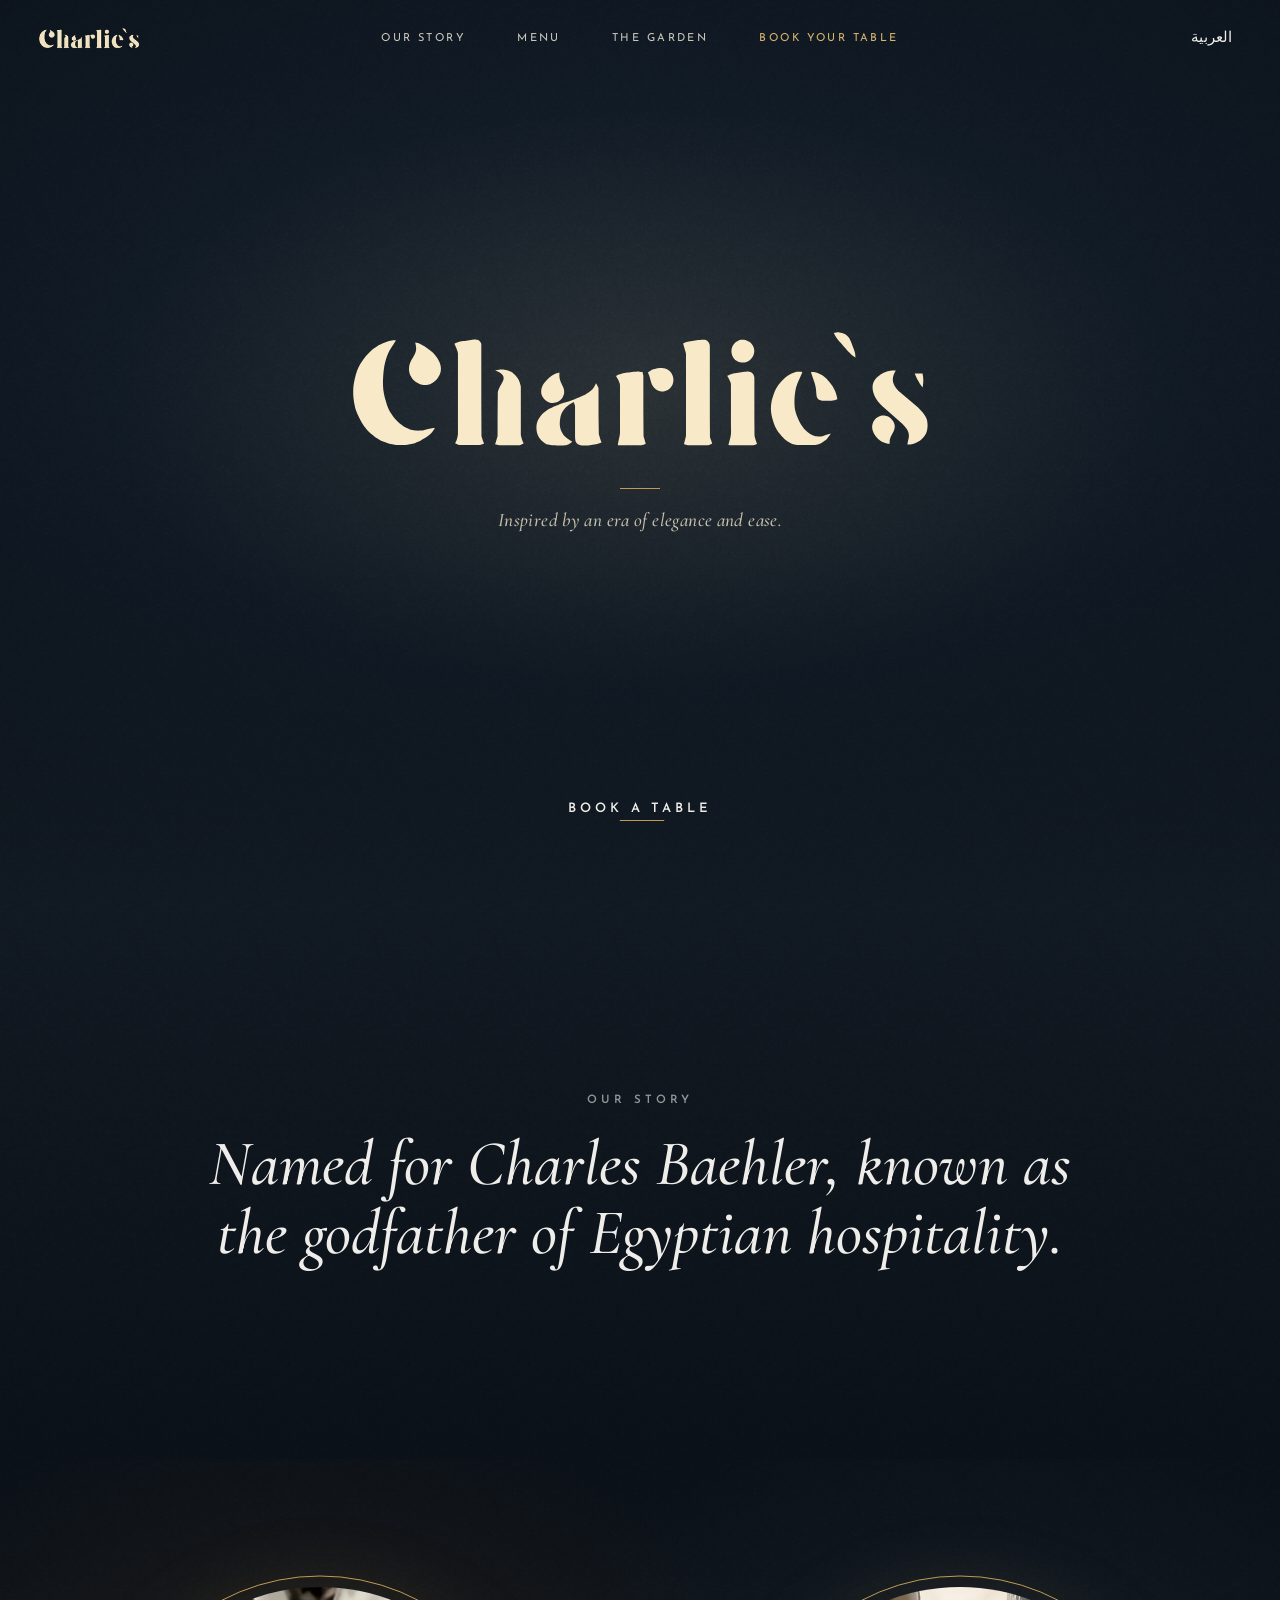
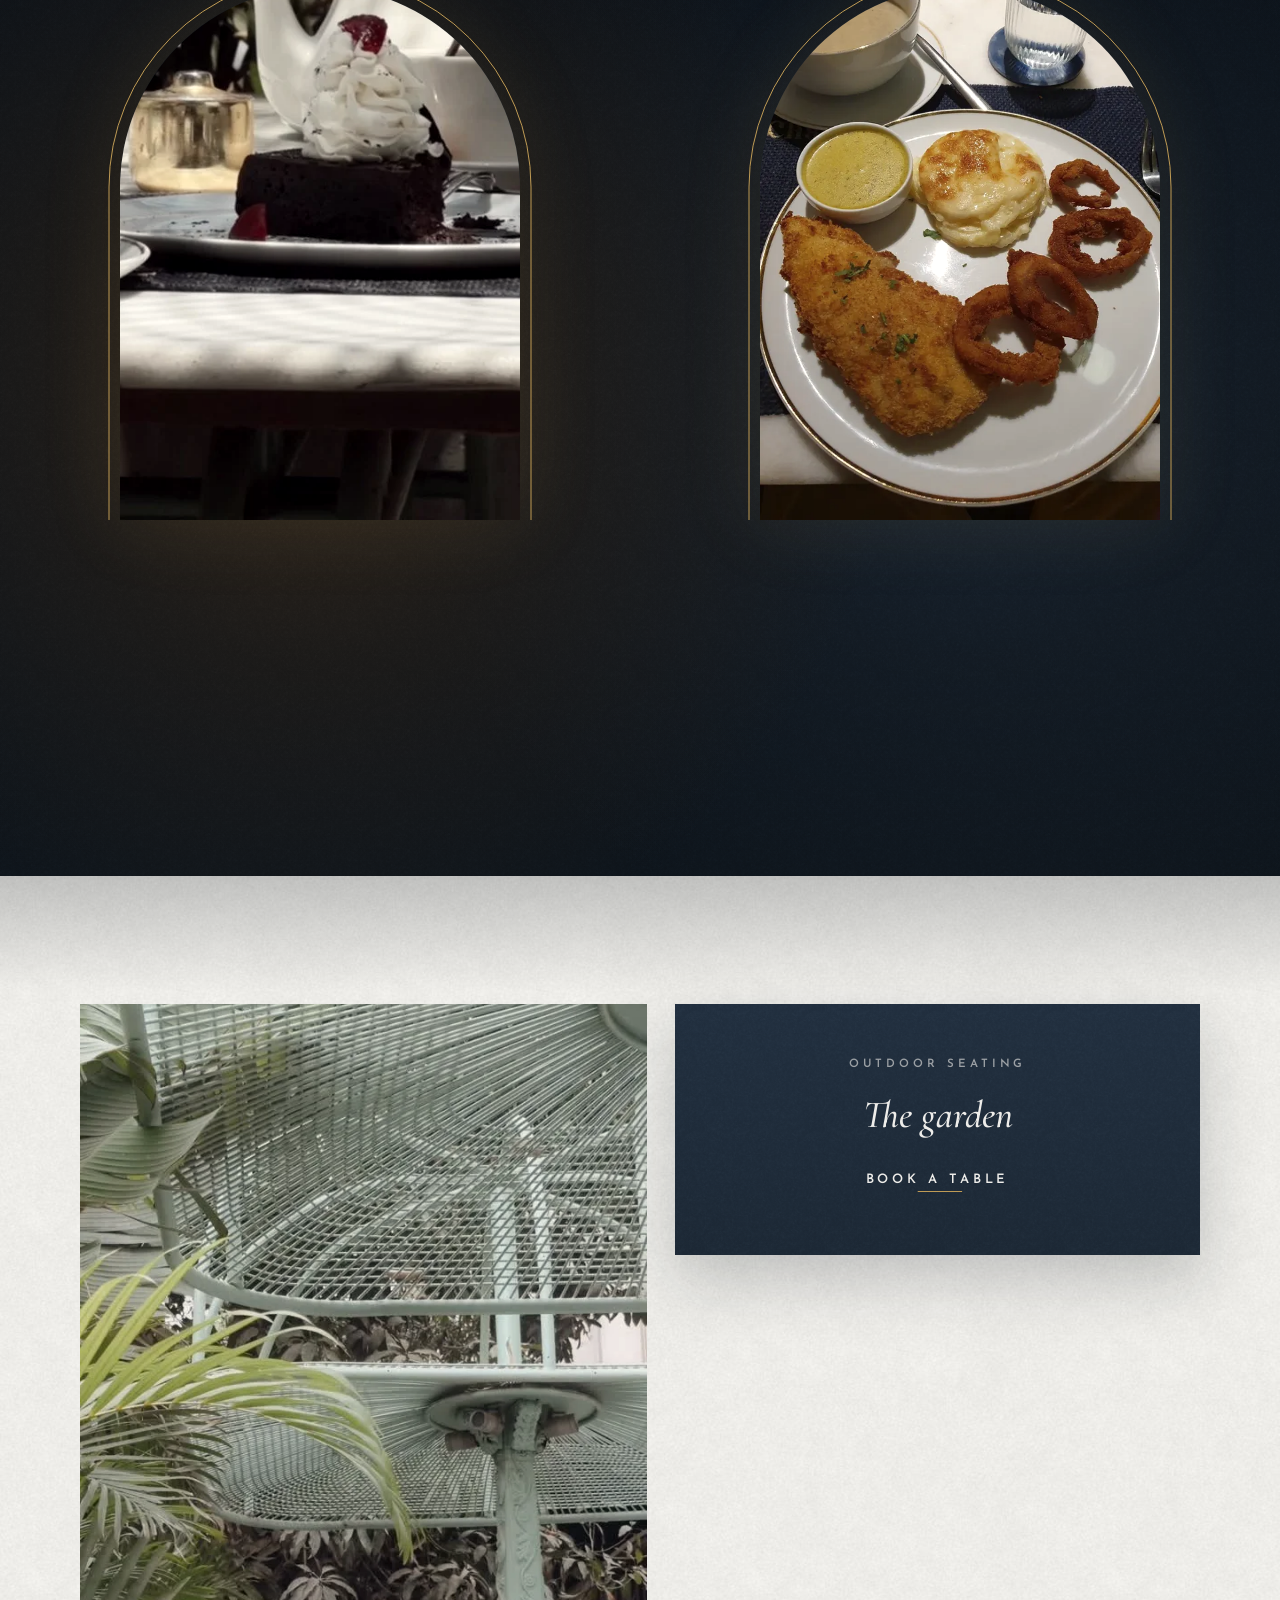
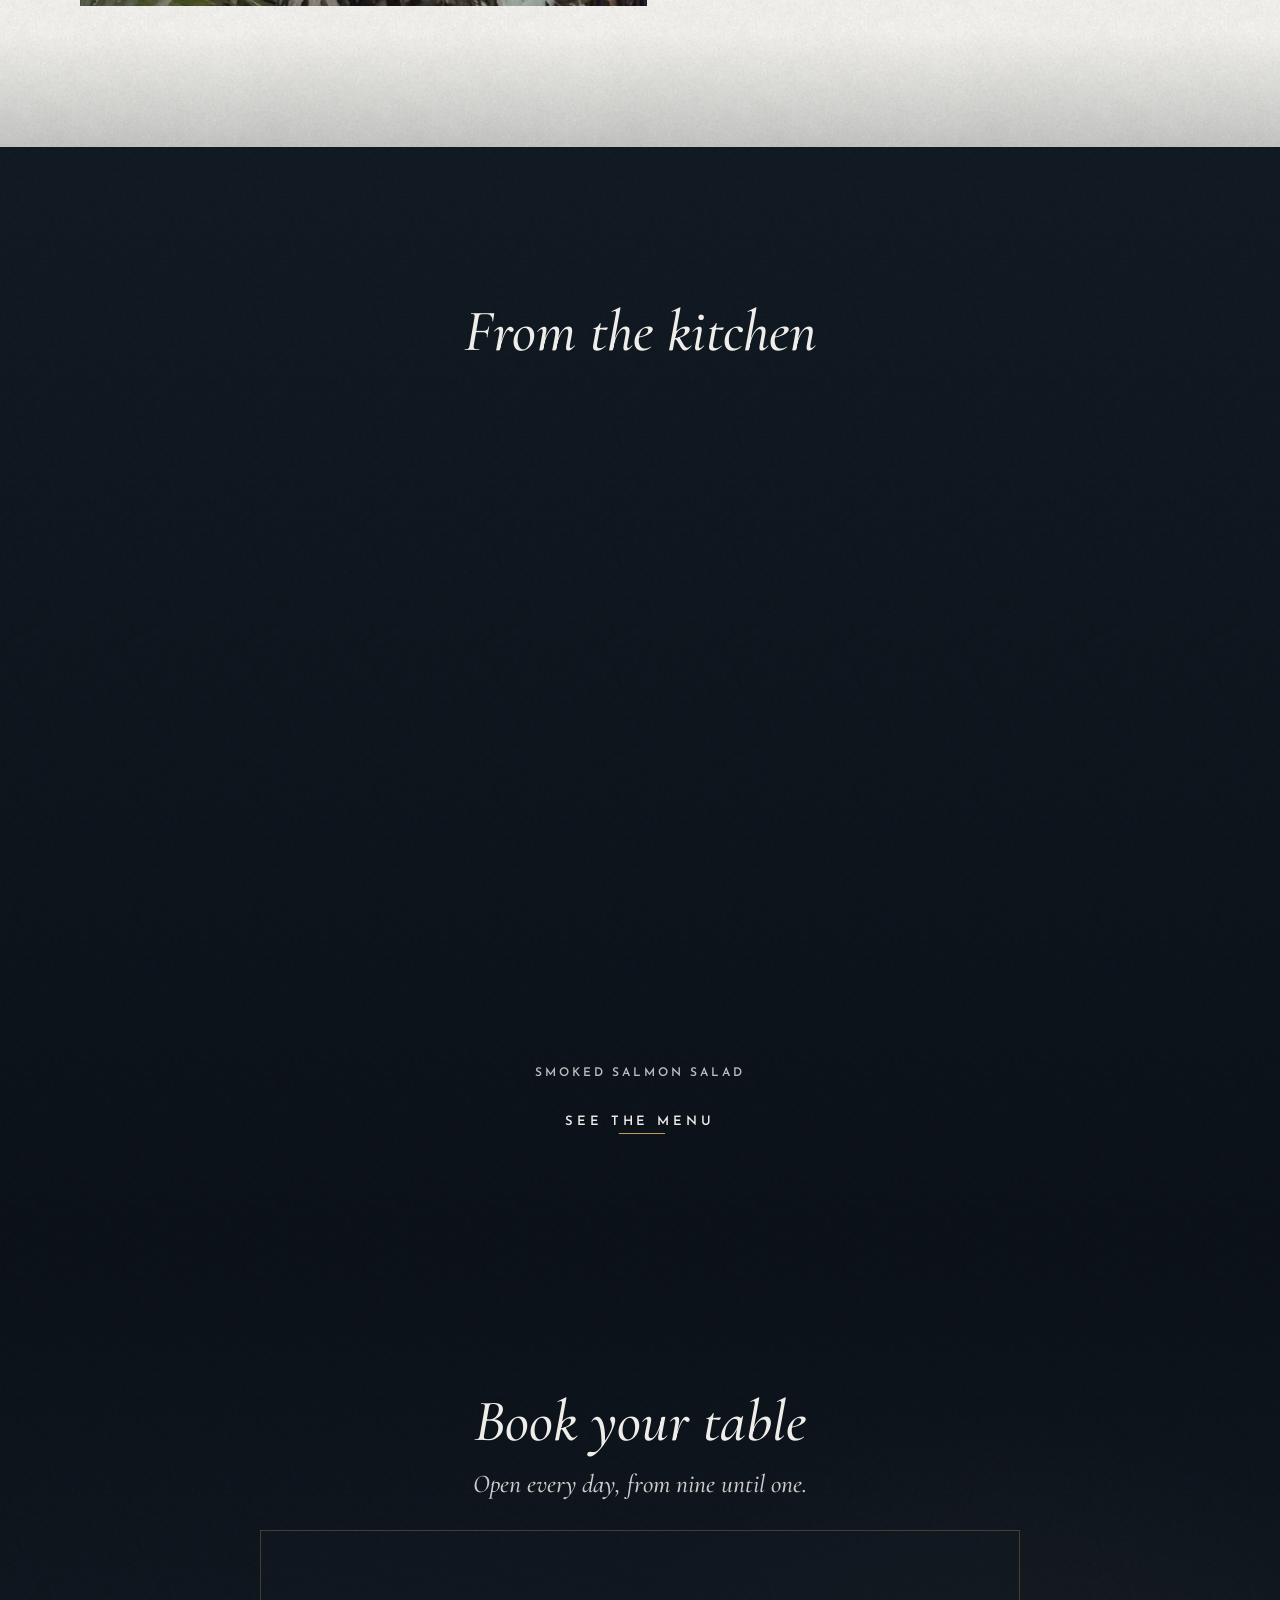
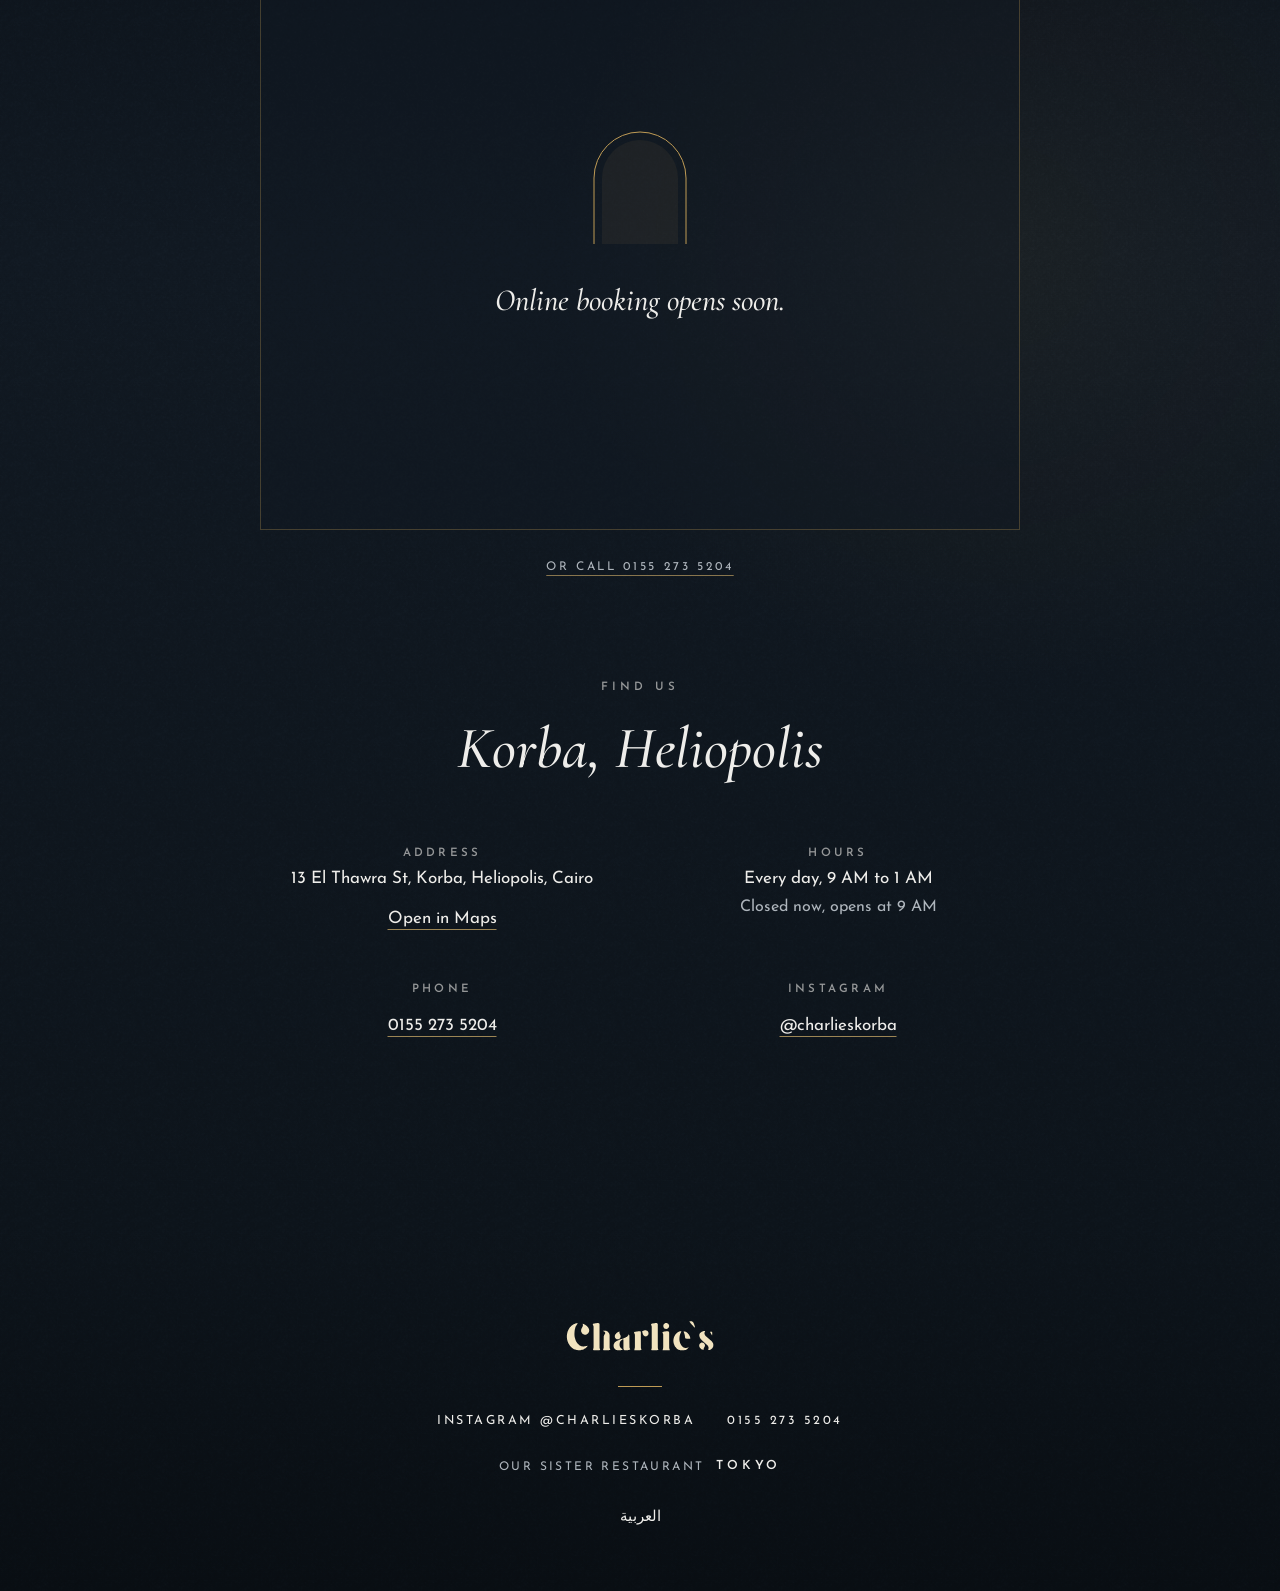
==== index.html @ 0fcd60a6 "Smooth logo curves Co-Authored-By: Claude Fable 5.2 <noreply@anthropic.com> Claude-Session: https://" ====
<!doctype html>
<html lang="en"><head><meta charset="utf-8"><meta name="viewport" content="width=device-width,initial-scale=1,minimum-scale=1">
<title>Charlie&#x27;s | All-day dining in Korba, Heliopolis</title>
<meta name="description" content="Charlie&#x27;s, an all-day restaurant on El Thawra Street in Korba, Heliopolis. Breakfast from 9 AM, dinner and desserts until 1 AM, every day."><meta name="theme-color" content="#111922"><meta name="robots" content="noindex">
<meta property="og:title" content="Charlie&#x27;s | All-day dining in Korba, Heliopolis"><meta property="og:description" content="Charlie&#x27;s, an all-day restaurant on El Thawra Street in Korba, Heliopolis. Breakfast from 9 AM, dinner and desserts until 1 AM, every day."><meta property="og:image" content="https://ahmedfakhr1.github.io/charlies-preview/img/og-card.jpg"><meta property="og:type" content="website">
<link rel="icon" type="image/png" href="img/icon.png"><link rel="apple-touch-icon" href="img/apple-touch-icon.png">
<link rel="preload" href="fonts/cormorant-garamond-5d13e7.woff2" as="font" type="font/woff2" crossorigin>
<link rel="preload" href="fonts/josefin-sans-3603c1.woff2" as="font" type="font/woff2" crossorigin>
<style>html.fl body{opacity:0}body{transition:opacity .25s cubic-bezier(.23,1,.32,1)}</style><script>(function(d){var h=d.documentElement;h.classList.add("fl","js");var f=function(){h.classList.remove("fl")};setTimeout(f,1200);setTimeout(function(){if(!h.classList.contains("ready"))h.classList.remove("js")},3500);if(d.fonts&&d.fonts.load){Promise.all([d.fonts.load('300 16px "Josefin Sans"'),d.fonts.load('400 16px "Josefin Sans"'),d.fonts.load('600 16px "Josefin Sans"'),d.fonts.load('italic 500 16px "Cormorant Garamond"')]).then(f,f)}else f()})(document)</script>
<link rel="stylesheet" href="fonts.css?v=12"><link rel="stylesheet" href="css/site.css?v=12"></head><body data-open="540" data-close="60" data-open-text="Open now, until 1 AM" data-closed-text="Closed now, opens at 9 AM">
<a class="skip" href="#main">Skip to content</a>
<header class="hdr hdr--over" id="top"><div class="hdr-in">
 <a class="brand" href="index.html" aria-label="Charlie&#x27;s, home"><img src="img/mark-cream.png" alt="Charlie&#x27;s" width="185" height="40"></a>
 <nav class="nav" aria-label="Main"><a href="index.html#story">Our story</a><a href="menu.html">Menu</a><a href="index.html#garden">The garden</a><a class="nav-book" href="#reservation">Book your table</a></nav>
 <div class="hdr-r"><button class="lang js-ar" type="button" aria-label="Arabic version"><span lang="ar">العربية</span></button><a class="hbook" href="#reservation">Book</a>
 <button class="burger" type="button" aria-expanded="false" aria-controls="mnav" aria-label="Open menu"><i></i><i></i><i></i></button></div>
</div></header>
<nav class="mnav" id="mnav" aria-label="Menu"><a href="index.html" aria-current="page">Home</a><a href="index.html#story">Our story</a><a href="menu.html">Menu</a><a href="index.html#garden">The garden</a><a href="reserve.html">Contact</a><a class="nav-book" href="#reservation">Book your table</a><a class="sm first" href="tel:+201552735204">0155 273 5204</a><a class="sm" href="https://www.instagram.com/charlieskorba/" target="_blank" rel="noopener">Instagram</a><button class="lang js-ar" type="button" aria-label="Arabic version"><span lang="ar">العربية</span></button></nav>
<main id="main">
<section class="hero" aria-label="Charlie&#x27;s">
 <div class="hero-shade" aria-hidden="true"></div>
 <div class="hero-in">
  <h1 class="h-logo"><img src="img/logo-cream.svg?v=12" alt="Charlie&#x27;s" width="508" height="110"><span class="sr"> All-day dining in Korba, Heliopolis</span></h1>
  <span class="h-rule" aria-hidden="true"></span>
  <p class="h-line">Inspired by an era of elegance and ease.</p>
  <a class="tlink" href="#reservation">Book a table</a>
 </div>
</section>

<section class="name" id="story" aria-labelledby="name-h"><div class="wrap name-g">
 <div class="name-l"><p class="kick rv rv-l">Our story</p><h2 class="big rv rv-l" id="name-h" style="--d:.1s">Named for Charles Baehler, known as the godfather of Egyptian hospitality.</h2></div>
</div></section>

<section class="dn" id="daynight" aria-label="By day and by night">
 <article class="dn-d">
  <div class="arch arch--s" data-ln="11,22"><figure><img src="img/day-arch-l.webp" alt="A chocolate cake with cream and a strawberry beside a teapot on a garden table" width="480" height="580" loading="lazy" decoding="async"></figure></div>
  <p class="kick rv">By day</p>
  <h2 class="mid rv" style="--d:.08s">Breakfast, 9 AM to 1:30 PM</h2>
  <a class="tlink rv" style="--d:.24s" href="menu.html#breakfast">Breakfast menu</a>
 </article>
 <article class="dn-n">
  <div class="arch arch--s" data-ln="11,22"><figure><img src="img/night-arch.webp" alt="A golden breaded cutlet with onion rings and potato gratin on a gold-rimmed plate" width="600" height="800" loading="lazy" decoding="async"></figure></div>
  <p class="kick rv">By night</p>
  <h2 class="mid rv" style="--d:.08s">Dinner and desserts, until 1 AM</h2>
  <a class="tlink rv" style="--d:.24s" href="menu.html#allday">Dinner menu</a>
 </article>
</section>

<section class="garden" id="garden" aria-labelledby="garden-h">
 <div class="gstage">
  <figure class="g-a"><img src="img/garden.webp" alt="The mint-green iron gazebo among palm leaves in the garden" width="640" height="820" loading="lazy" decoding="async"></figure>
  <div class="g-card rv rv-z">
   <p class="kick">Outdoor seating</p>
   <h2 class="mid" id="garden-h">The garden</h2>
   <a class="tlink" href="#reservation">Book a table</a>
  </div>
  <figure class="g-b"><img src="img/sign-small.webp" alt="The navy Charlie&#x27;s sign curving beside a palm trunk against the building" width="800" height="450" loading="lazy" decoding="async"></figure>
 </div>
</section>

<section class="kit" id="kitchen" aria-labelledby="kit-h"><div class="wrap">
 <div class="kit-head"><h2 class="big rv rv-l" id="kit-h">From the kitchen</h2></div>
 <figure class="kit-one fd"><img src="img/dish-feature.webp" alt="A white bowl of rocca, roasted potato and smoked salmon with sliced almonds" width="1200" height="720" loading="lazy" decoding="async"><figcaption>Smoked Salmon Salad</figcaption></figure>
 <p class="kit-more"><a class="tlink" href="menu.html">See the menu</a></p>
</div></section>

<section class="book dark" id="reservation" data-reservation aria-label="Find us and book your table"><div class="wrap book-g">
 <div class="find">
  <p class="kick rv rv-l">Find us</p>
  <h2 class="big rv rv-l" style="--d:.08s">Korba, Heliopolis</h2>
  <dl class="facts rv rv-l" style="--d:.16s">
   <div><dt>Address</dt><dd>13 El Thawra St, Korba, Heliopolis, Cairo <a class="ul" href="https://www.google.com/maps/search/?api=1&query=Charlie%27s+Korba+13+El+Thawra+St+Heliopolis+Cairo" target="_blank" rel="noopener">Open in Maps</a></dd></div>
   <div><dt>Hours</dt><dd>Every day, 9 AM to 1 AM<span class="js-status">Open every day, 9 AM to 1 AM</span></dd></div>
   <div><dt>Phone</dt><dd><a class="ul" href="tel:+201552735204">0155 273 5204</a></dd></div>
   <div><dt>Instagram</dt><dd><a class="ul" href="https://www.instagram.com/charlieskorba/" target="_blank" rel="noopener">@charlieskorba</a></dd></div>
  </dl>
 </div>
 <div class="slot">
  <h2 class="big rv rv-r" id="resv-h">Book your table</h2>
  <p class="acc rv rv-r" style="--d:.08s">Open every day, from nine until one.</p>
  <div class="resv-frame rv rv-r" style="--d:.16s">
   <div class="resv-embed" data-embed></div>
   <div class="resv-soon">
    <span class="soon-arch" data-ln="8,16" aria-hidden="true"></span>
    <p class="soon-line">Online booking opens soon.</p>
   </div>
  </div>
  <p class="resv-alt"><a href="tel:+201552735204">Or call 0155 273 5204</a></p>
 </div>
</div></section>
</main>
<footer class="ftr"><div class="ftr-in">
 <a class="ftr-logo" href="index.html" aria-label="Charlie&#x27;s, home"><img src="img/logo-cream.svg?v=12" alt="Charlie&#x27;s" width="508" height="110" loading="lazy" decoding="async"></a>
 <span class="rule" aria-hidden="true"></span>
 <p class="ftr-links"><a class="ft" href="https://www.instagram.com/charlieskorba/" target="_blank" rel="noopener">Instagram @charlieskorba</a><a class="ft" href="tel:+201552735204">0155 273 5204</a></p>
 <p class="ftr-sis">Our sister restaurant <a class="ft sis" href="https://ahmedfakhr1.github.io/tokyo-preview/" target="_blank" rel="noopener">Tokyo</a></p>
 <button class="lang js-ar" type="button" aria-label="Arabic version"><span lang="ar">العربية</span></button>
</div></footer>
<div class="toast" role="status" aria-live="polite">Arabic version coming soon.</div>
<script src="js/app.js?v=12" defer></script>
</body></html>
---- fonts.css ----
@font-face {
  font-family: 'Cormorant Garamond';
  font-style: italic;
  font-weight: 500;
  font-display: block;
  src: url(fonts/cormorant-garamond-5d13e7.woff2) format('woff2');
  unicode-range: U+0000-00FF, U+0131, U+0152-0153, U+02BB-02BC, U+02C6, U+02DA, U+02DC, U+0304, U+0308, U+0329, U+2000-206F, U+20AC, U+2122, U+2191, U+2193, U+2212, U+2215, U+FEFF, U+FFFD;
}
@font-face {
  font-family: 'Josefin Sans';
  font-style: normal;
  font-weight: 300;
  font-display: block;
  src: url(fonts/josefin-sans-3603c1.woff2) format('woff2');
  unicode-range: U+0000-00FF, U+0131, U+0152-0153, U+02BB-02BC, U+02C6, U+02DA, U+02DC, U+0304, U+0308, U+0329, U+2000-206F, U+20AC, U+2122, U+2191, U+2193, U+2212, U+2215, U+FEFF, U+FFFD;
}
@font-face {
  font-family: 'Josefin Sans';
  font-style: normal;
  font-weight: 400;
  font-display: block;
  src: url(fonts/josefin-sans-3603c1.woff2) format('woff2');
  unicode-range: U+0000-00FF, U+0131, U+0152-0153, U+02BB-02BC, U+02C6, U+02DA, U+02DC, U+0304, U+0308, U+0329, U+2000-206F, U+20AC, U+2122, U+2191, U+2193, U+2212, U+2215, U+FEFF, U+FFFD;
}
@font-face {
  font-family: 'Josefin Sans';
  font-style: normal;
  font-weight: 600;
  font-display: block;
  src: url(fonts/josefin-sans-3603c1.woff2) format('woff2');
  unicode-range: U+0000-00FF, U+0131, U+0152-0153, U+02BB-02BC, U+02C6, U+02DA, U+02DC, U+0304, U+0308, U+0329, U+2000-206F, U+20AC, U+2122, U+2191, U+2193, U+2212, U+2215, U+FEFF, U+FFFD;
}
---- css/site.css ----
/* Charlie's: deep navy and near-black with brass lines; ivory only as the menu card and small accents. Josefin Sans for small tracked caps and body text, Cormorant Garamond italic for the headline voice. */
:root {
  --night: #111922;
  --abyss: #0B1118;
  --deep: #18212B;
  --panel: #212D3A;
  --brass: #BF9B55;
  --brass-lt: #D9B56D;
  --brass-d: #7A5F27;
  --ivory: #EEEDEA;
  --ink: #121A22;
  --mint: #4C6555;
  --mute-d: #AEB5BC;
  --soft: rgba(238, 237, 234, .84);
  --grain: url("../img/grain.jpg");
  --mute-p: #4A5560;
  --gap: clamp(20px, 5vw, 64px);
  --hdr: 76px;
  --f: "Josefin Sans", "Century Gothic", "Futura", "Segoe UI", sans-serif;
  --acc: "Cormorant Garamond", "Iowan Old Style", Georgia, serif;
  --ease: cubic-bezier(.23, 1, .32, 1);
}
@media (max-width: 959px) { :root { --hdr: 60px; } }

*, *::before, *::after { box-sizing: border-box; }
html { -webkit-text-size-adjust: 100%; scroll-behavior: smooth; scroll-padding-top: calc(var(--hdr) + 12px); overflow-x: clip; background: var(--night); }
body { margin: 0; background: var(--night); color: var(--ivory); font: 400 16px/1.7 var(--f); overflow-x: clip; min-width: 320px; -webkit-font-smoothing: antialiased; text-rendering: optimizeLegibility; }
img { display: block; max-width: 100%; height: auto; }
a { color: inherit; text-decoration: none; }
h1, h2, h3, p, ul, dl, dd, figure { margin: 0; padding: 0; }
ul { list-style: none; }
button { font: inherit; color: inherit; background: none; border: 0; padding: 0; cursor: pointer; }
:focus-visible { outline: 2px solid var(--brass-lt); outline-offset: 4px; }
.sheet :focus-visible { outline-color: var(--ink); }
.sr { position: absolute !important; width: 1px; height: 1px; margin: -1px; padding: 0; overflow: hidden; clip: rect(0 0 0 0); white-space: nowrap; border: 0; }
.skip { position: fixed; left: 12px; top: 12px; transform: translateY(-120px); z-index: 100; background: var(--ivory); color: var(--ink); padding: 12px 18px; font-size: 13px; letter-spacing: .14em; text-transform: uppercase; transition: transform .4s var(--ease); }
.skip:focus { transform: none; }
.wrap { width: min(1120px, 100% - 2 * var(--gap)); margin-inline: auto; }

/* ---------- header ---------- */
.hdr { position: fixed; inset: 0 0 auto 0; z-index: 50; height: var(--hdr); background: transparent; }
.hdr::before { content: ""; position: absolute; z-index: -1; inset: 0 0 -20px 0; background: linear-gradient(180deg, var(--night) 0%, var(--night) 76%, rgba(17, 25, 34, 0) 100%); opacity: 0; transition: opacity .6s var(--ease); pointer-events: none; }
.hdr.solid::before, .hdr:not(.hdr--over)::before { opacity: 1; }
.hdr-in { height: 100%; display: grid; grid-template-columns: 1fr auto 1fr; align-items: center; padding-inline: clamp(16px, 3vw, 48px); }
.brand { justify-self: start; display: block; padding: 11px 0; transition: opacity .6s var(--ease); }
.brand img { height: 22px; width: auto; }
.hdr--over:not(.solid) .brand { opacity: 0; pointer-events: none; }
.hdr--over:not(.solid) .brand:focus-visible { opacity: 1; }
.hdr.menu-open .brand { opacity: 1; pointer-events: auto; }
.nav { display: flex; justify-content: center; }
.nav a, .hbook { font: 400 11px/1 var(--f); letter-spacing: .22em; text-transform: uppercase; }
.nav a { padding: 16px clamp(14px, 2vw, 30px); white-space: nowrap; color: rgba(244, 236, 218, .82); transition: color .5s var(--ease); }
.nav a[aria-current="page"] { color: var(--brass-lt); }
.nav a.nav-book { color: var(--brass-lt); }
.hdr-r { justify-self: end; display: flex; align-items: center; gap: 6px; }
.lang { font: 400 15px/1 var(--f); letter-spacing: 0; padding: 12px 10px; min-height: 44px; transition: color .5s var(--ease); }
.hbook { display: none; }
.burger { display: none; width: 44px; height: 44px; position: relative; }
.burger i { position: absolute; left: 11px; right: 11px; height: 1.5px; background: var(--ivory); transition: transform .5s var(--ease), opacity .5s var(--ease); }
.burger i:nth-child(1) { top: 16px; } .burger i:nth-child(2) { top: 22px; } .burger i:nth-child(3) { top: 28px; }
.burger[aria-expanded="true"] i:nth-child(1) { transform: translateY(6px) rotate(45deg); }
.burger[aria-expanded="true"] i:nth-child(2) { opacity: 0; }
.burger[aria-expanded="true"] i:nth-child(3) { transform: translateY(-6px) rotate(-45deg); }
@media (hover: hover) and (pointer: fine) {
  .nav a:hover, .lang:hover { color: var(--brass-lt); }
}
@media (max-width: 959px) {
  .nav { display: none; }
  .hdr-in { grid-template-columns: 1fr auto; }
  .hdr .lang { display: none; }
  .hbook { display: inline-flex; align-items: center; min-height: 44px; padding: 0 14px; font-weight: 600; color: var(--brass-lt); }
  .burger { display: block; }
}
.mnav { position: fixed; inset: 0; z-index: 45; background: var(--night); display: flex; flex-direction: column; align-items: center; justify-content: center; gap: 4px; opacity: 0; visibility: hidden; transition: opacity .5s var(--ease), visibility 0s .5s; padding: var(--hdr) 24px 24px; }
.mnav.open { opacity: 1; visibility: visible; transition: opacity .5s var(--ease); }
.mnav a, .mnav button { font: 400 14px/1 var(--f); letter-spacing: .28em; text-transform: uppercase; padding: 18px 20px; min-height: 56px; display: inline-flex; align-items: center; }
.mnav a.nav-book { font-weight: 600; color: var(--brass-lt); }
.mnav .lang { display: inline-flex; letter-spacing: 0; font-size: 18px; margin-top: 12px; }
.hdr.menu-open { background: var(--night); }
.hdr.menu-open::before { opacity: 0; }
.mnav .sm { font-size: 12px; letter-spacing: .22em; color: var(--mute-d); min-height: 48px; padding: 10px 20px; }
.mnav .sm.first { margin-top: 26px; }

/* ---------- shared type ---------- */
.big { font: italic 500 clamp(36px, 4.6vw, 64px)/1.08 var(--acc); letter-spacing: 0; text-wrap: balance; }
.mid { font: italic 500 clamp(28px, 3vw, 42px)/1.15 var(--acc); letter-spacing: 0; text-wrap: balance; }
.acc { font: italic 500 clamp(22px, 2vw, 28px)/1.3 var(--acc); }
.kick { font: 600 11.5px/1.5 var(--f); letter-spacing: .34em; text-transform: uppercase; color: var(--brass-lt); margin-bottom: 20px; }
.dark { background: var(--night); color: var(--ivory); }
.tlink { position: relative; display: inline-block; font: 600 13px/1 var(--f); letter-spacing: .3em; text-transform: uppercase; padding: 18px 6px; min-height: 48px; }
.tlink::after { content: ""; position: absolute; left: 6px; right: calc(6px - .3em); bottom: 12px; height: 1px; background: var(--brass); transform: scaleX(.3); transform-origin: left; transition: transform .7s var(--ease); }
.tlink:focus-visible::after { transform: scaleX(1); }
@media (hover: hover) and (pointer: fine) { .tlink:hover::after { transform: scaleX(1); } }

/* arch window: the Art Deco doorway shape, with two brass lines stepping out from it */
.arch { --aw: 300px; position: relative; width: var(--aw); aspect-ratio: 3 / 4; margin-inline: auto; }
.arch figure { position: absolute; inset: 0; overflow: hidden; border-radius: 999px 999px 0 0; background: #18222d; box-shadow: 0 0 80px 6px rgba(191, 155, 85, .11); }
.arch img { width: 100%; height: 100%; object-fit: cover; }
.arch::before, .arch::after { content: ""; position: absolute; border: 1px solid var(--brass); border-bottom: 0; border-radius: 999px 999px 0 0; pointer-events: none; }
.arch::before { inset: -11px -11px 0 -11px; }
.arch::after { inset: -22px -22px 0 -22px; border-color: rgba(191, 155, 85, .38); }
.js .arch::before, .js .arch::after { display: none; }
.ln { position: absolute; overflow: visible; pointer-events: none; }
.ln path { fill: none; stroke: var(--brass); stroke-width: 1; stroke-dasharray: var(--L); stroke-dashoffset: var(--L); transition: stroke-dashoffset 1.4s var(--ease) var(--dl, 0s); }
.ln path + path { stroke: rgba(191, 155, 85, .4); transition-delay: calc(var(--dl, 0s) + .25s); }
.ln-on .ln path { stroke-dashoffset: 0; }
.arch--s { --aw: min(300px, 100vw - 120px); }
.arch--xs { --aw: 170px; }
.arch--xs img { object-position: 50% 10%; filter: brightness(1.3) saturate(.9); }

/* ---------- hero: the night facade fills the first screen ---------- */
.hero { position: relative; isolation: isolate; min-height: 100vh; min-height: 100svh; display: flex; flex-direction: column; justify-content: flex-end; align-items: center; padding: calc(var(--hdr) + 24px) 0 clamp(52px, 10vh, 112px); background: var(--night); overflow: hidden; }
.hero-bg { position: absolute; inset: 0; z-index: -3; }
.hero-bg img { width: 100%; height: 100%; object-fit: cover; object-position: 50% 3%; transform-origin: 66% 28%; animation: fade 1.4s var(--ease) backwards, drift 24s linear both; }
.hero-shade { position: absolute; inset: 0; z-index: -2; background:
  linear-gradient(180deg, rgba(17, 25, 34, 0) 52%, rgba(17, 25, 34, .74) 82%, #111922 100%),
  linear-gradient(90deg, rgba(7, 11, 16, .92) 0%, rgba(7, 11, 16, .62) 30%, rgba(7, 11, 16, 0) 68%),
  linear-gradient(180deg, rgba(7, 11, 16, .78) 0%, rgba(7, 11, 16, 0) 28%),
  radial-gradient(ellipse 22% 30% at 67% 32%, rgba(255, 228, 170, .13), rgba(255, 228, 170, 0) 72%),
  radial-gradient(ellipse 62% 72% at 68% 30%, rgba(7, 11, 16, 0) 30%, rgba(7, 11, 16, .62) 100%); }
.hero::after { content: ""; position: absolute; inset: 0; z-index: -1; background: var(--grain) 0 0 / 120px 120px; mix-blend-mode: soft-light; pointer-events: none; }
.hero-in { position: relative; z-index: 1; width: min(1120px, 100% - 2 * var(--gap)); }
.h-logo { line-height: 0; }
.h-logo img { width: clamp(300px, 34vw, 508px); height: auto; }
.h-rule { display: block; width: 56px; height: 1px; background: var(--brass); margin: clamp(22px, 3.4vh, 36px) 0 clamp(16px, 2.4vh, 24px); transform-origin: left; }
.h-line { font: italic 500 clamp(26px, 2.8vw, 40px)/1.2 var(--acc); text-wrap: balance; max-width: 16em; }
.hero .tlink { margin-top: clamp(14px, 2.4vh, 24px); margin-left: -6px; color: var(--ivory); }
@keyframes rise { from { opacity: 0; transform: translateY(14px); } to { opacity: 1; transform: none; } }
@keyframes fade { from { opacity: 0; } to { opacity: 1; } }
@keyframes grow { from { transform: scaleX(0); } to { transform: none; } }
@keyframes drift { from { transform: scale(1); } to { transform: scale(1.04); } }
.hero .h-logo { animation: rise 1.4s var(--ease) .3s backwards; }
.hero .h-rule { animation: grow 1.2s var(--ease) 1s backwards; }
.hero .h-line { animation: rise 1.4s var(--ease) 1.2s backwards; }
.hero .tlink { animation: fade 1.4s var(--ease) 1.7s backwards; }
@media (max-width: 760px) {
  .hero-shade { background:
    linear-gradient(180deg, rgba(17, 25, 34, 0) 34%, rgba(17, 25, 34, .8) 66%, #111922 100%),
    linear-gradient(90deg, rgba(7, 11, 16, .55) 0%, rgba(7, 11, 16, 0) 80%),
    linear-gradient(180deg, rgba(7, 11, 16, .74) 0%, rgba(7, 11, 16, 0) 24%),
    linear-gradient(rgba(10, 17, 26, .22), rgba(10, 17, 26, .22)); }
}
@media (prefers-reduced-motion: reduce) { .hero-bg img, .hero .h-logo, .hero .h-rule, .hero .h-line, .hero .tlink { animation: none; } }

/* ---------- the name ---------- */
.name { padding: clamp(96px, 12vw, 176px) 0; background: var(--grain) 0 0 / 120px 120px, linear-gradient(180deg, var(--night) 0%, var(--abyss) 100%); background-blend-mode: soft-light, normal; }
.name-g { display: grid; grid-template-columns: minmax(0, 1.4fr) minmax(0, 1fr); gap: clamp(36px, 7vw, 112px); align-items: start; }
.name .kick::before { content: ""; display: inline-block; width: 36px; height: 1px; background: var(--brass); vertical-align: middle; margin-right: 14px; }
.name-r { padding-top: 0; }
.name-r p { font: 400 clamp(16px, 1.3vw, 18px)/1.9 var(--f); color: var(--soft); max-width: 32em; text-wrap: pretty; }
.name-r p + p { margin-top: 1.5em; }
@media (max-width: 820px) { .name-g { grid-template-columns: 1fr; } }

/* ---------- by day, by night ---------- */
.dn { display: grid; grid-template-columns: 1fr 1fr; background: var(--grain) 0 0 / 120px 120px, radial-gradient(ellipse 46% 58% at 24% 52%, rgba(52, 40, 28, .95) 0%, rgba(40, 32, 24, .55) 46%, transparent 100%), radial-gradient(ellipse 46% 58% at 76% 52%, rgba(26, 38, 52, .98) 0%, rgba(24, 33, 43, .55) 46%, transparent 100%), linear-gradient(180deg, var(--abyss) 0%, #0E151C 100%); background-blend-mode: soft-light, normal, normal, normal; }
.dn > article { display: flex; flex-direction: column; align-items: center; text-align: center; padding: clamp(80px, 9vw, 132px) clamp(24px, 5vw, 88px) clamp(84px, 10vw, 140px); }
.dn-n { --off: .25s; }
.dn .arch { --dl: calc(var(--off, 0s) + .1s); margin-bottom: 60px; margin-top: 12px; }
.dn .mid { max-width: 14em; }
.dn p:not(.kick) { max-width: 26em; margin-top: 16px; font: 400 16px/1.85 var(--f); text-wrap: pretty; }
.dn p:not(.kick) { color: var(--mute-d); }
.dn .tlink { margin-top: 26px; }
@media (max-width: 820px) { .dn { grid-template-columns: 1fr; background: var(--grain) 0 0 / 120px 120px, radial-gradient(ellipse 95% 22% at 50% 26%, rgba(52, 40, 28, .95) 0%, rgba(40, 32, 24, .5) 50%, transparent 100%), radial-gradient(ellipse 95% 22% at 50% 74%, rgba(26, 38, 52, .98) 0%, rgba(24, 33, 43, .5) 50%, transparent 100%), linear-gradient(180deg, var(--abyss) 0%, #0E151C 100%); background-blend-mode: soft-light, normal, normal, normal; } .dn-n { --off: 0s; } }

/* ---------- the garden ---------- */
.garden { background: var(--grain) 0 0 / 120px 120px, radial-gradient(ellipse 52% 46% at 26% 42%, rgba(76, 101, 85, .26), transparent 72%), linear-gradient(180deg, #0E151C 0%, var(--deep) 42%, var(--night) 100%); background-blend-mode: soft-light, normal, normal; color: var(--ivory); padding: clamp(80px, 10vw, 152px) 0 clamp(96px, 11vw, 160px); }
.gstage { width: min(1120px, 100% - 2 * var(--gap)); margin-inline: auto; display: grid; grid-template-columns: minmax(0, 1.08fr) minmax(0, 1fr); grid-template-rows: auto minmax(0, 1fr); gap: clamp(16px, 2.2vw, 28px); height: clamp(500px, 47vw, 640px); }
.g-a { grid-row: 1 / span 2; overflow: hidden; }
.g-a img { width: 100%; height: 100%; object-fit: cover; object-position: 50% 40%; }
.g-card { display: flex; flex-direction: column; justify-content: center; background: var(--grain) 0 0 / 120px 120px, linear-gradient(180deg, #223040 0%, #1D2936 100%); background-blend-mode: soft-light, normal; padding: clamp(32px, 4vw, 56px); box-shadow: 0 30px 70px rgba(0, 0, 0, .3); outline: 1px solid rgba(191, 155, 85, .75); outline-offset: -10px; }
.g-card p:not(.kick) { margin-top: 16px; color: var(--mute-d); max-width: 26em; text-wrap: pretty; }
.g-card .tlink { margin-top: 18px; width: fit-content; color: var(--ivory); }
.g-b { overflow: hidden; }
.g-b img { width: 100%; height: 100%; object-fit: cover; object-position: 78% 40%; }
@media (max-width: 899px) {
  .gstage { height: auto; display: flex; flex-direction: column; gap: 14px; }
  .g-a { aspect-ratio: 4 / 5; }
  .g-b { aspect-ratio: 16 / 10; }
  .garden { padding-bottom: 96px; }
}

/* ---------- from the kitchen ---------- */
.kit { padding: clamp(88px, 10vw, 144px) 0 clamp(48px, 5vw, 72px); background: var(--grain) 0 0 / 120px 120px, linear-gradient(180deg, var(--night) 0%, var(--abyss) 100%); background-blend-mode: soft-light, normal; }
.kit-head { display: flex; justify-content: space-between; align-items: flex-end; flex-wrap: wrap; gap: 8px 24px; padding-bottom: 26px; border-bottom: 1px solid rgba(191, 155, 85, .8); }
.kit-head .tlink { color: var(--ivory); padding-bottom: 8px; }
.kit-row { display: grid; grid-template-columns: repeat(4, minmax(0, 1fr)); gap: 24px; margin-top: clamp(32px, 4vw, 52px); }
.kit-row img { width: 100%; aspect-ratio: 3 / 2; object-fit: cover; outline: 1px solid rgba(238, 237, 234, .1); outline-offset: -1px; }
.kit-row figcaption { position: relative; width: fit-content; margin: 16px auto 0; padding-bottom: 8px; text-align: center; font: 600 12px/1.6 var(--f); letter-spacing: .22em; text-transform: uppercase; }
.kit-row figcaption::after { content: ""; position: absolute; left: 0; right: .22em; bottom: 0; height: 1px; background: var(--brass); transform: scaleX(0); transform-origin: left; transition: transform 1.1s var(--ease); }
@media (hover: hover) and (pointer: fine) { .kit-row li:hover figcaption::after { transform: scaleX(1); } }
@media (max-width: 760px) { .kit-row { grid-template-columns: repeat(2, minmax(0, 1fr)); gap: 28px 14px; } .kit-row figcaption { letter-spacing: .14em; } }

/* ---------- find us + reservation slot ---------- */
.book { padding: clamp(96px, 11vw, 160px) 0 clamp(104px, 12vw, 168px); background: var(--grain) 0 0 / 120px 120px, radial-gradient(ellipse 50% 40% at 78% 38%, rgba(191, 155, 85, .06), transparent 70%), linear-gradient(180deg, var(--abyss) 0%, var(--night) 38%, #0D141B 100%); background-blend-mode: soft-light, normal, normal; }
.book-g { display: grid; grid-template-columns: minmax(0, 5fr) minmax(0, 6fr); gap: clamp(40px, 6vw, 104px); align-items: start; }
.facts { margin-top: clamp(28px, 3.4vw, 44px); }
.facts > div { display: grid; grid-template-columns: 104px minmax(0, 1fr); gap: 4px 16px; padding: 20px 0; border-top: 1px solid rgba(238, 237, 234, .14); }
.facts > div:last-child { border-bottom: 1px solid rgba(238, 237, 234, .14); }
.facts dt { font: 600 11.5px/2 var(--f); letter-spacing: .28em; text-transform: uppercase; color: var(--brass-lt); }
.facts dd { font: 400 17px/1.7 var(--f); }
.facts .dim, .facts .js-status { display: block; font-size: 16px; color: var(--mute-d); }
.facts .js-status.open { color: var(--brass-lt); }
.ul { display: block; width: fit-content; padding: 11px 0 9px; min-height: 44px; text-decoration: underline; text-underline-offset: 6px; text-decoration-thickness: 1px; text-decoration-color: rgba(217, 181, 109, .7); transition: color .5s var(--ease); }
@media (hover: hover) and (pointer: fine) { .ul:hover { color: var(--brass-lt); } }
.slot { position: relative; background: var(--grain) 0 0 / 120px 120px, linear-gradient(180deg, #223040 0%, #1D2936 100%); background-blend-mode: soft-light, normal; padding: clamp(34px, 4.6vw, 64px); }
.slot::before { content: ""; position: absolute; inset: 10px; border: 1px solid rgba(191, 155, 85, .5); pointer-events: none; }
.slot .acc { margin-top: 14px; color: var(--brass-lt); }
.resv-frame { --stage-h: 600px; position: relative; margin-top: 30px; min-height: var(--stage-h); background: rgba(17, 25, 34, .38); }
.resv-frame::after { content: ""; position: absolute; inset: 0; border: 1px solid rgba(191, 155, 85, .3); pointer-events: none; z-index: 2; }
.resv-soon { min-height: var(--stage-h); display: flex; flex-direction: column; align-items: center; justify-content: center; gap: 24px; padding: 48px 24px; text-align: center; }
.soon-arch { position: relative; display: block; width: 76px; height: 104px; border-radius: 999px 999px 0 0; background: rgba(191, 155, 85, .07); margin-bottom: 14px; }
.soon-line { font: italic 500 clamp(26px, 2.4vw, 32px)/1.25 var(--acc); text-wrap: balance; max-width: 14em; }
.resv-embed { display: none; }
.book.has-form .resv-embed { display: block; position: relative; z-index: 1; }
.book.has-form .resv-soon { display: none; }
.resv-embed iframe { display: block; width: 100%; height: var(--stage-h); border: 0; background: transparent; }
.resv-alt { margin-top: 14px; text-align: center; font: 400 12px/1.9 var(--f); letter-spacing: .22em; text-transform: uppercase; color: var(--mute-d); }
@media (hover: hover) and (pointer: fine) { .resv-alt a:hover { color: var(--ivory); } }
.resv-alt a { display: inline-block; padding: 12px 8px; min-height: 44px; color: var(--mute-d); transition: color .5s var(--ease); text-decoration: underline; text-underline-offset: 5px; text-decoration-color: rgba(217, 181, 109, .6); }
@media (max-width: 899px) {
  .book-g { grid-template-columns: minmax(0, 1fr); gap: 56px; }
  .slot { order: -1; }
}
@media (max-width: 520px) {
  .slot { padding: 32px 22px; }
  .resv-frame { --stage-h: 640px; }
  .facts > div { grid-template-columns: 1fr; }
}

/* ---------- footer ---------- */
.ftr { background: var(--grain) 0 0 / 120px 120px, linear-gradient(180deg, #0D141B 0%, #090E13 100%); background-blend-mode: soft-light, normal; color: var(--ivory); padding: clamp(64px, 7vw, 96px) 0 clamp(36px, 4vw, 52px); text-align: center; }
.ftr-in { display: flex; flex-direction: column; align-items: center; padding-inline: 20px; }
.ftr-logo { display: block; padding: 8px 4px; min-height: 44px; }
.ftr-logo img { width: 150px; height: auto; }
.ftr .rule { display: block; width: 44px; height: 1px; background: var(--brass); margin: 26px 0 12px; }
.ftr-links { display: flex; flex-wrap: wrap; justify-content: center; gap: 0 32px; }
.ftr .ft { display: inline-block; padding: 12px 0; min-height: 44px; font: 400 12.5px/1.7 var(--f); letter-spacing: .2em; text-transform: uppercase; transition: color .5s var(--ease); }
.ftr-sis { font: 400 12px/1.7 var(--f); letter-spacing: .2em; text-transform: uppercase; color: var(--mute-d); display: flex; align-items: center; flex-wrap: wrap; justify-content: center; gap: 0 12px; }
.ftr .ft.sis { color: var(--ivory); font-weight: 600; letter-spacing: .3em; }
.ftr .lang { margin-top: 6px; }
@media (hover: hover) and (pointer: fine) { .ftr .ft:hover { color: var(--brass-lt); } }

/* toast */
.toast { position: fixed; left: 50%; bottom: 28px; z-index: 90; transform: translate(-50%, 24px); opacity: 0; pointer-events: none; background: var(--ivory); color: var(--ink); padding: 15px 26px; font: 600 12px/1.4 var(--f); letter-spacing: .18em; text-transform: uppercase; text-align: center; max-width: calc(100% - 32px); transition: opacity .5s var(--ease), transform .5s var(--ease); }
.toast.show { opacity: 1; transform: translate(-50%, 0); }

/* reveals (text only): content is visible unless JS marks it */
.js .rv, .js .fd { opacity: 0; }
.js .rv { transform: translateY(20px); transition: opacity 1.2s var(--ease) calc(var(--d, 0s) + var(--off, 0s)), transform 1.2s var(--ease) calc(var(--d, 0s) + var(--off, 0s)); }
.js .fd { transition: opacity 1.2s var(--ease) calc(var(--d, 0s) + var(--off, 0s)); }
.js .rv.rv-l { transform: translateX(-18px); }
.js .rv.rv-r { transform: translateX(18px); }
.js .rv.rv-z { transform: scale(.97); }
.js .rv.in, .js .fd.in { opacity: 1; transform: none; }
@media (prefers-reduced-motion: reduce) {
  .js .rv, .js .fd { opacity: 1; transform: none; transition: none; }
  .ln path { stroke-dashoffset: 0; transition: none; }
  .mk { transition: none; }
  html { scroll-behavior: auto; }
}

/* ---------- menu page: a printed card on the night ---------- */
.mpage { padding: calc(var(--hdr) + clamp(20px, 3.4vw, 48px)) 0 clamp(80px, 9vw, 128px); background: var(--grain) 0 0 / 120px 120px, radial-gradient(ellipse 70% 30% at 50% 0%, rgba(191, 155, 85, .07), transparent 70%), linear-gradient(180deg, var(--night) 0%, var(--abyss) 55%, #0D141B 100%); background-blend-mode: soft-light, normal, normal; }
.sheet { position: relative; width: min(1000px, 100% - 2 * clamp(12px, 4vw, 48px)); margin-inline: auto; background: var(--ivory) url("../img/paper.jpg") repeat; background-size: 360px 360px; color: var(--ink); padding: clamp(40px, 5vw, 72px) clamp(26px, 5.6vw, 80px) clamp(52px, 6vw, 88px); box-shadow: 0 50px 110px -10px rgba(0, 0, 0, .55), 0 0 150px 14px rgba(238, 237, 234, .05); }
.sheet::before { content: ""; position: absolute; inset: clamp(8px, 1.4vw, 16px); border: 1px solid rgba(191, 155, 85, .85); pointer-events: none; }
.sheet::after { content: ""; position: absolute; inset: clamp(13px, 1.9vw, 22px); border: 1px solid rgba(191, 155, 85, .35); pointer-events: none; }
.plaque { position: relative; width: min(360px, 100%); margin-inline: auto; background: var(--night); color: var(--ivory); border-radius: 999px 999px 0 0; text-align: center; padding: 66px 24px 74px; }
.hello { font: 400 11.5px/1.6 var(--f); letter-spacing: .34em; text-transform: uppercase; padding-left: .34em; }
.plaque h1 { margin-top: 16px; line-height: 0; }
.plaque h1 img { width: 230px; height: auto; margin-inline: auto; }
.loc { margin-top: 16px; font: 400 12px/1.6 var(--f); letter-spacing: .4em; text-transform: uppercase; color: var(--brass-lt); padding-left: .4em; }
.mask { text-align: center; margin-top: 38px; font: italic 500 clamp(24px, 2.6vw, 32px)/1.3 var(--acc); text-wrap: balance; }
.mnote { text-align: center; margin-top: 10px; font: 400 14px/1.7 var(--f); letter-spacing: .04em; color: var(--mute-p); }
.mjump { position: sticky; top: var(--hdr); z-index: 20; margin-top: 34px; background: var(--ivory) url("../img/paper.jpg") repeat; background-size: 360px 360px; border-top: 1px solid rgba(18, 26, 34, .16); border-bottom: 1px solid rgba(18, 26, 34, .16); }
.mjump .row { position: relative; display: flex; justify-content: safe center; overflow-x: auto; scrollbar-width: none; }
.mk { position: absolute; left: 0; bottom: 0; width: 100px; height: 2px; background: var(--brass); transform-origin: 0 50%; transform: translateX(0) scaleX(0); opacity: 0; transition: transform .8s var(--ease), opacity .6s var(--ease); pointer-events: none; }
.mjump .row::-webkit-scrollbar { display: none; }
@media (prefers-reduced-motion: reduce) { .mk { transition: none; } }
.mjump a { flex: none; display: inline-flex; align-items: center; min-height: 52px; padding: 0 clamp(14px, 2.4vw, 32px); font: 600 12px/1 var(--f); letter-spacing: .24em; text-transform: uppercase; color: var(--mute-p); transition: color .5s var(--ease); }
.mjump a[aria-current="true"] { color: var(--ink); }
@media (hover: hover) and (pointer: fine) { .mjump a:hover { color: var(--ink); } }
.mgroup { margin-top: clamp(60px, 7.5vw, 100px); scroll-margin-top: 78px; }
.ghead { display: flex; flex-wrap: wrap; align-items: baseline; justify-content: center; gap: 4px 26px; text-align: center; padding-bottom: 22px; border-bottom: 1px solid rgba(18, 26, 34, .2); }
.ghead h2 { font: italic 500 clamp(46px, 5.8vw, 76px)/1 var(--acc); }
.ghead p { font: 600 12px/1.6 var(--f); letter-spacing: .26em; text-transform: uppercase; color: var(--brass-d); }
.cols { columns: 2; column-gap: clamp(40px, 6vw, 88px); column-rule: 1px solid rgba(18, 26, 34, .1); }
.msec { padding-top: 36px; scroll-margin-top: 40px; }
.msec:first-child { padding-top: 16px; }
.msec h3 { font: 600 12.5px/1.5 var(--f); letter-spacing: .3em; text-transform: uppercase; color: var(--brass-d); padding-bottom: 9px; border-bottom: 1px solid rgba(191, 155, 85, .6); break-after: avoid; }
.msec h3.sr { position: absolute; }
.snote { margin-top: 8px; font: italic 500 19px/1.4 var(--acc); color: var(--mute-p); break-after: avoid; }
.mlist { margin-top: 4px; }
.mi { display: flex; flex-wrap: wrap; align-items: baseline; padding: 14px 0 12px; break-inside: avoid; }
.mi .nm { flex: 0 1 auto; max-width: calc(100% - 64px); font: 600 16px/1.45 var(--f); letter-spacing: .05em; }
.mi .ld { flex: 1 1 18px; min-width: 14px; height: 0; margin: 0 8px; position: relative; top: -.3em; border-bottom: 2px dotted rgba(18, 26, 34, .38); }
.mi .pr { flex: none; font: 600 16px/1.45 var(--f); letter-spacing: .05em; font-variant-numeric: tabular-nums; }
.mi .ds { flex: 0 0 100%; margin-top: 3px; padding-right: 28px; font: 400 15.5px/1.6 var(--f); color: var(--mute-p); text-wrap: pretty; }
.mend { text-align: center; margin-top: clamp(56px, 7vw, 88px); }
.mend .tlink { color: var(--ink); }
@media (max-width: 820px) { .cols { columns: 1; } }
@media (max-width: 520px) {
  .mi .ds, .mnote { font-size: 16px; }
  .plaque { width: calc(100% - 56px); padding-top: 54px; }
  .plaque h1 img { width: 200px; }
  .sheet { padding-left: 22px; padding-right: 22px; }
  .mjump .row { justify-content: space-around; }
  .mjump a { font-size: 11px; letter-spacing: .1em; padding: 0 8px; }
}

/* ---------- reservations page ---------- */
.rpage { padding-top: var(--hdr); background: var(--grain) 0 0 / 120px 120px, radial-gradient(ellipse 60% 30% at 50% 6%, rgba(191, 155, 85, .08), transparent 70%), linear-gradient(180deg, var(--night) 0%, var(--abyss) 55%, #0D141B 100%); background-blend-mode: soft-light, normal, normal; }
.rtop { text-align: center; padding: clamp(60px, 7vw, 96px) 20px 0; }
.rtop .big { margin-top: 48px; }
.rpage .book { padding-top: clamp(56px, 7vw, 96px); background: none; }

/* redirect page */
.go { min-height: 100vh; display: grid; place-items: center; text-align: center; padding: 40px 24px; }
.go h1 { font: 600 16px/1.6 var(--f); letter-spacing: .3em; text-transform: uppercase; }
.go p { margin-top: 18px; }

/* ---------- the garden: a light pause in the page ---------- */
.garden { background: var(--ivory) url("../img/paper.jpg") repeat; background-size: 360px 360px; background-blend-mode: normal; color: var(--ink); position: relative; }
.garden::before, .garden::after { content: ""; position: absolute; left: 0; right: 0; height: clamp(70px, 9vw, 140px); pointer-events: none; }
.garden::before { top: 0; background: linear-gradient(to bottom, rgba(11, 17, 24, .2), rgba(11, 17, 24, 0)); }
.garden::after { bottom: 0; background: linear-gradient(to top, rgba(11, 17, 24, .2), rgba(11, 17, 24, 0)); }
.gstage { position: relative; z-index: 1; }
.g-card { box-shadow: 0 24px 60px rgba(18, 26, 34, .22); color: var(--ivory); }

/* ---------- everything on the centre line ---------- */
.hero-in { text-align: center; margin-inline: auto; display: flex; flex-direction: column; align-items: center; }
.h-rule { margin-inline: auto; transform-origin: center; }
.h-line { margin-inline: auto; }
.hero .tlink { margin-left: 0; }
.name-g { display: block; text-align: center; }
.name .kick::before { display: none; }
.name .big { max-width: 17em; margin-inline: auto; }
.g-card { text-align: center; align-items: center; }
.kit-head { flex-direction: column; align-items: center; text-align: center; gap: 4px; }
.book-g { grid-template-columns: minmax(0, 1fr); max-width: 760px; margin-inline: auto; gap: clamp(56px, 7vw, 88px); text-align: center; }
.slot { order: -1; }
.facts { display: grid; grid-template-columns: repeat(2, minmax(0, 1fr)); gap: 0 32px; }
.facts > div, .facts > div:last-child { display: block; border: 0; padding: 18px 0; }
.facts .ul { margin-inline: auto; }
@media (max-width: 600px) { .facts { grid-template-columns: 1fr; } }

/* ---------- quieter, larger ---------- */
main img { filter: saturate(.84) contrast(1.04) sepia(.07); }
.hero-bg img { filter: saturate(.8) contrast(1.05); }
.arch--s { --aw: min(400px, 100vw - 96px); }
.arch::after { display: none; }
.ln path + path { display: none; }
.g-card { outline: 0; }
.slot { background: none; padding: 0; }
.slot::before { display: none; }
.kick, .facts dt { color: rgba(238, 237, 234, .6); }
.garden .kick { color: rgba(238, 237, 234, .6); }
.slot .acc { color: var(--soft); }
.kit-head { border-bottom: 0; padding-bottom: 0; }
.kit-one { margin: clamp(36px, 4.4vw, 60px) auto 0; max-width: 1040px; }
.kit-one img { width: 100%; aspect-ratio: 5 / 3; object-fit: cover; }
.kit-one figcaption { margin-top: 20px; text-align: center; font: 600 12px/1.6 var(--f); letter-spacing: .24em; text-transform: uppercase; color: rgba(238, 237, 234, .78); }
.kit-more { text-align: center; margin-top: 14px; }
.kit-more .tlink { color: var(--ivory); }
.name { padding: clamp(120px, 15vw, 220px) 0; }
.name .big { font-size: clamp(38px, 5vw, 72px); }
.kit { padding-top: clamp(104px, 12vw, 176px); padding-bottom: clamp(72px, 8vw, 120px); }
.dn .arch { margin-bottom: 72px; }

/* ---------- hero without a photograph: the name on deep night ---------- */
.hero { justify-content: center; padding: calc(var(--hdr) + 24px) 0 clamp(64px, 10vh, 112px); background: #0a1119; }
.hero-shade, .hero-shade { background:
  linear-gradient(180deg, rgba(17, 25, 34, 0) 62%, #111922 100%),
  radial-gradient(ellipse 60% 46% at 50% 44%, rgba(214, 178, 110, .11), rgba(214, 178, 110, 0) 70%),
  radial-gradient(ellipse 120% 90% at 50% 40%, #16222f 0%, #0d151e 58%, #070b10 100%); }
@media (max-width: 760px) {
  .hero-shade { background:
    linear-gradient(180deg, rgba(17, 25, 34, 0) 62%, #111922 100%),
    radial-gradient(ellipse 96% 34% at 50% 44%, rgba(214, 178, 110, .12), rgba(214, 178, 110, 0) 72%),
    radial-gradient(ellipse 150% 80% at 50% 42%, #16222f 0%, #0d151e 60%, #070b10 100%); }
}
.h-logo img { width: clamp(280px, 34vw, 508px); }

/* ---------- hero: the name leads, a small line rises under it, booking rests at the foot ---------- */
.hero-in { position: static; }
.h-logo img { width: clamp(290px, 46vw, 700px); }
.h-rule { width: 40px; margin: clamp(26px, 4vh, 44px) auto clamp(16px, 2.2vh, 22px); }
.h-line { font-size: clamp(17px, 1.5vw, 22px); letter-spacing: .02em; color: rgba(246, 236, 212, .78); max-width: none; }
.hero .h-line { animation: rise-far 1.6s var(--ease) 1.3s backwards; }
@keyframes rise-far { from { opacity: 0; transform: translateY(26px); } to { opacity: 1; transform: none; } }
.hero .tlink { position: absolute; left: 50%; bottom: clamp(38px, 7.5vh, 76px); margin: 0; transform: translateX(-50%); white-space: nowrap; animation: fade 1.6s var(--ease) 2.1s backwards; }
.hero { padding-bottom: clamp(96px, 16vh, 150px); }
@media (prefers-reduced-motion: reduce) { .hero .h-line, .hero .tlink { animation: none; } }

/* link underline grows from the centre, like everything else */
.tlink::after { transform-origin: center; }
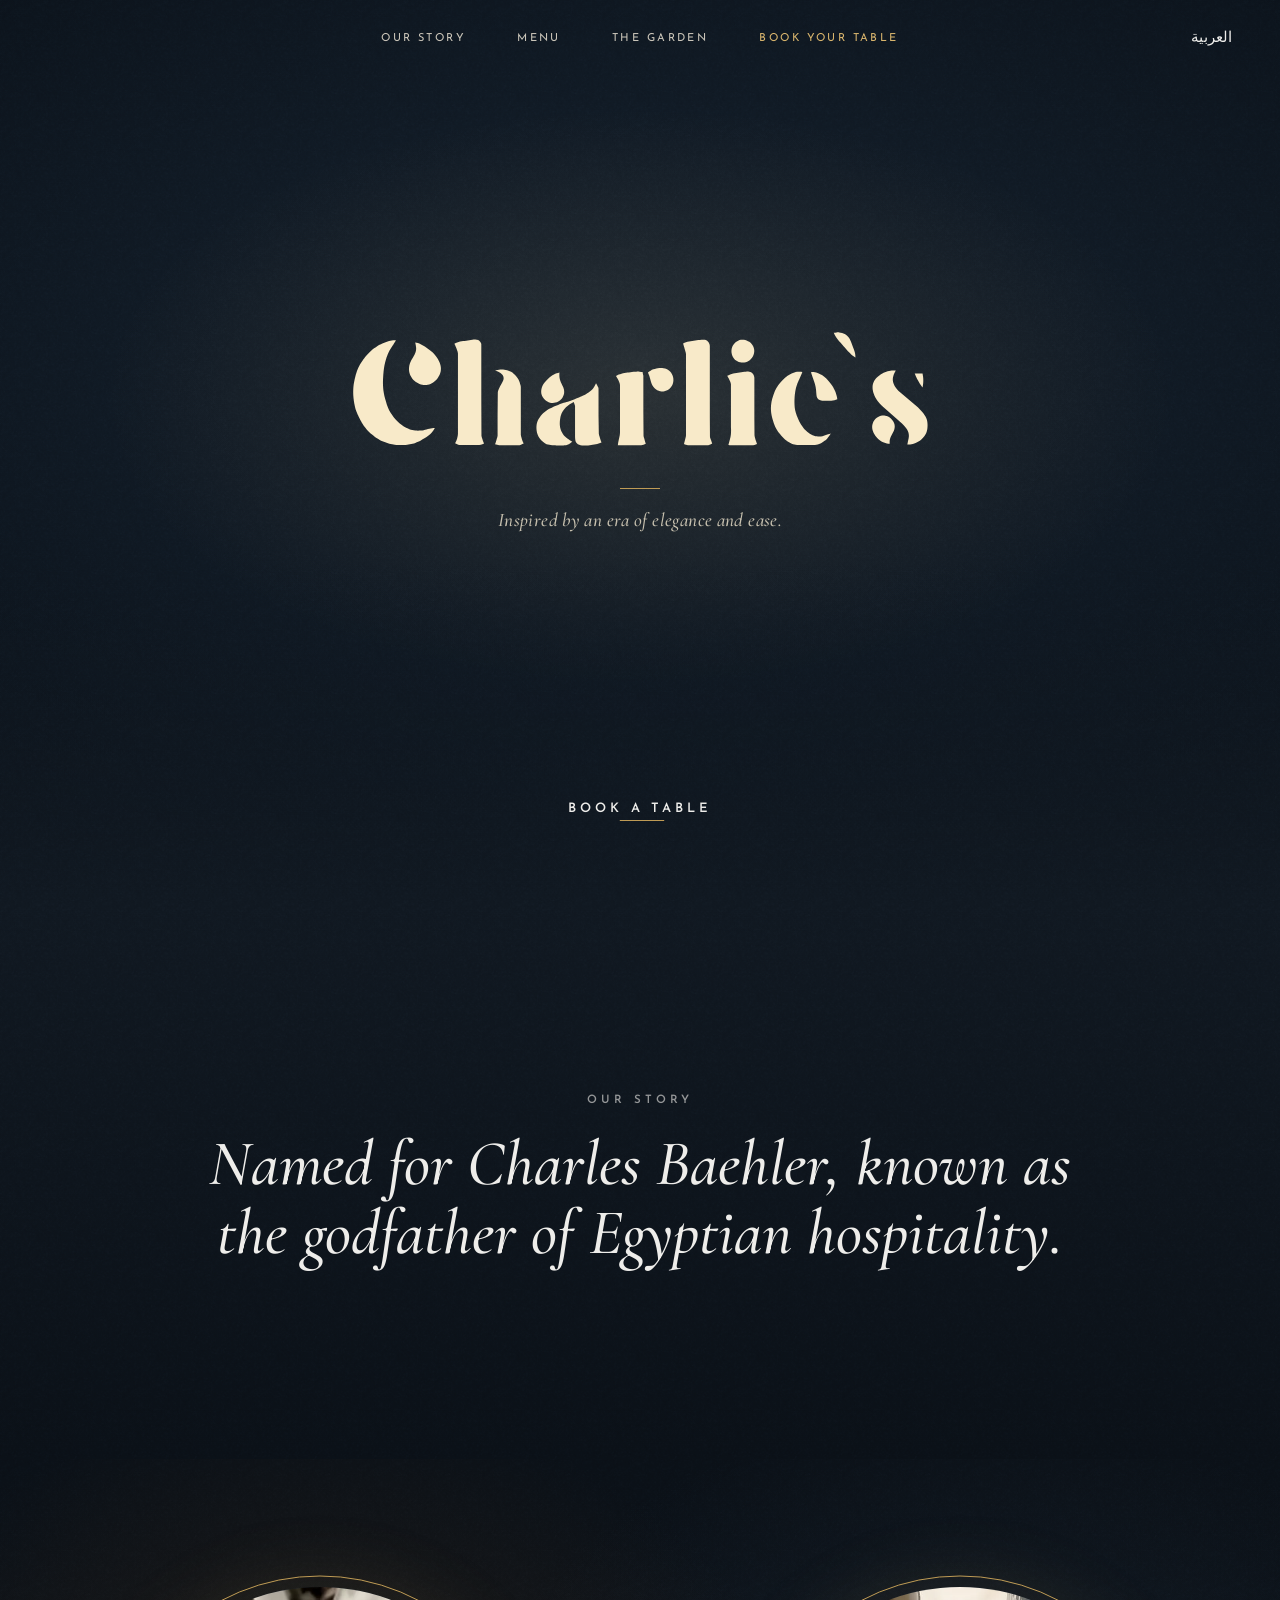
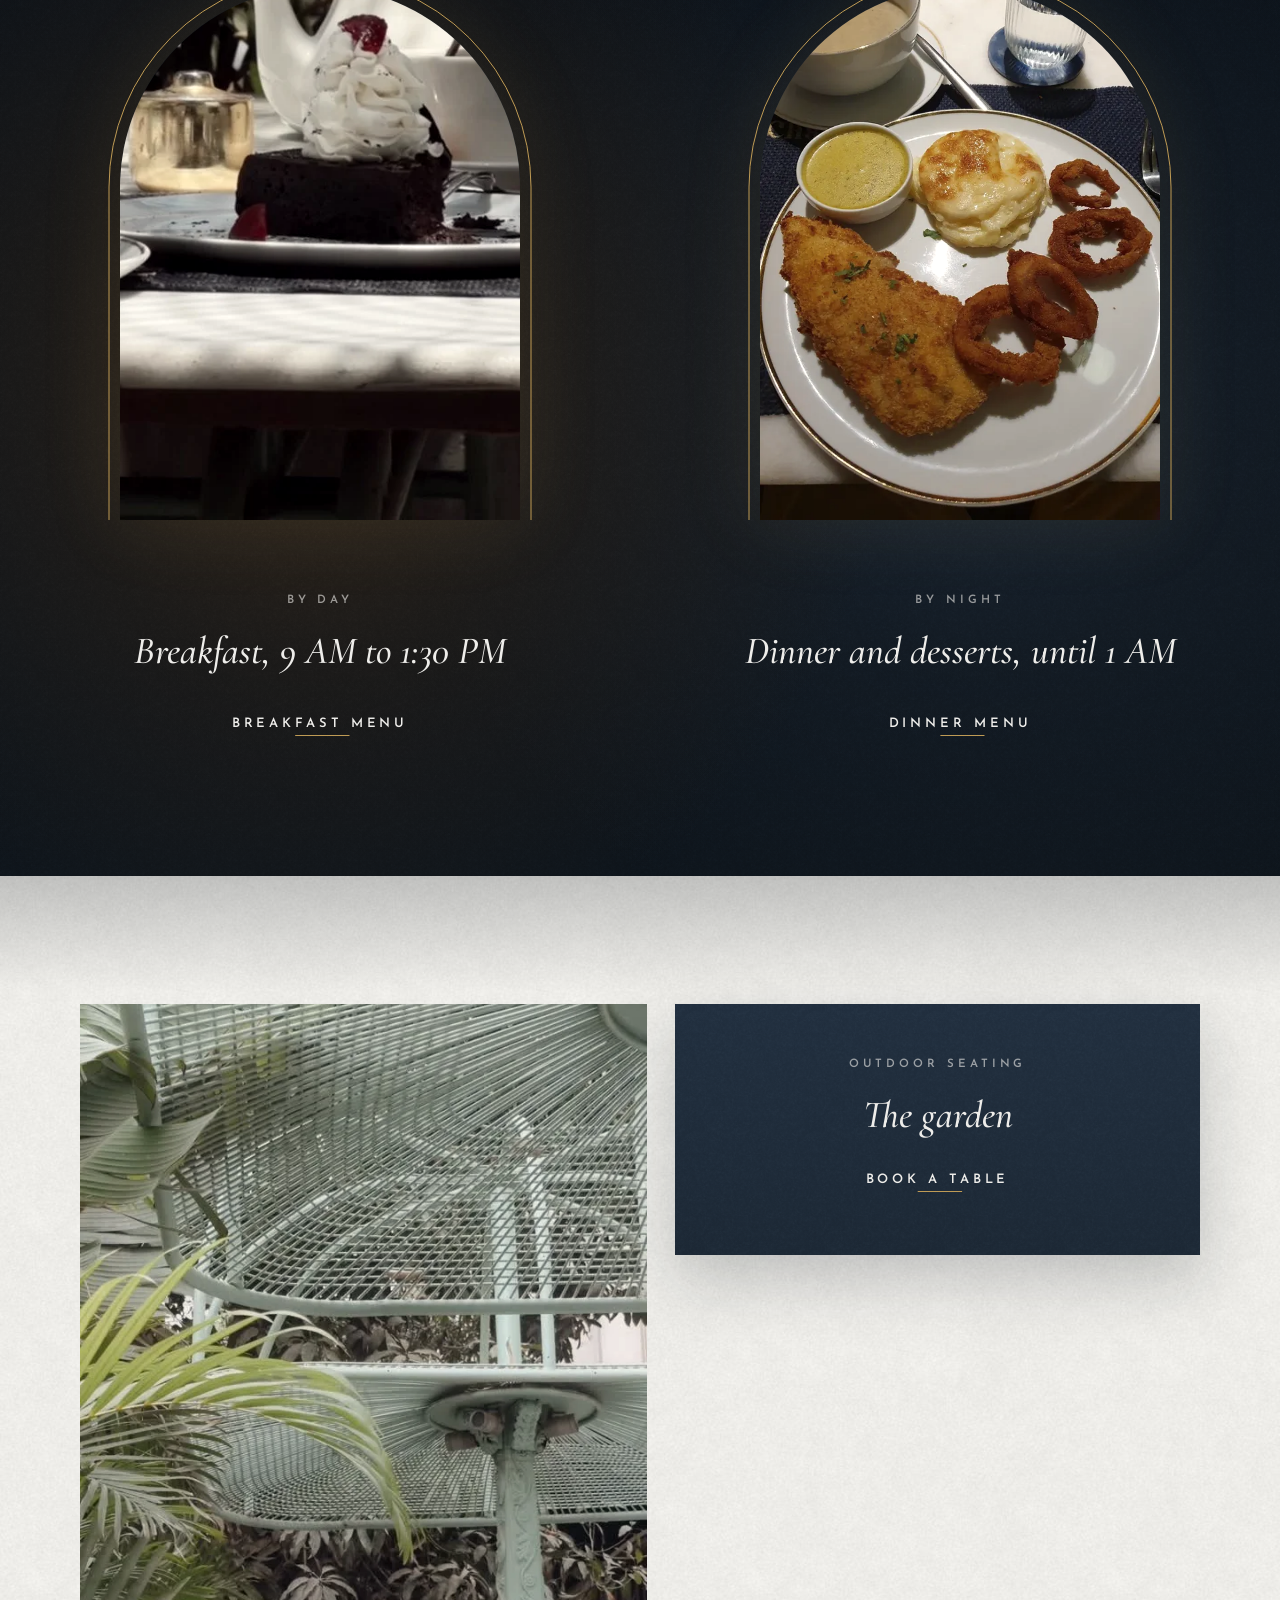
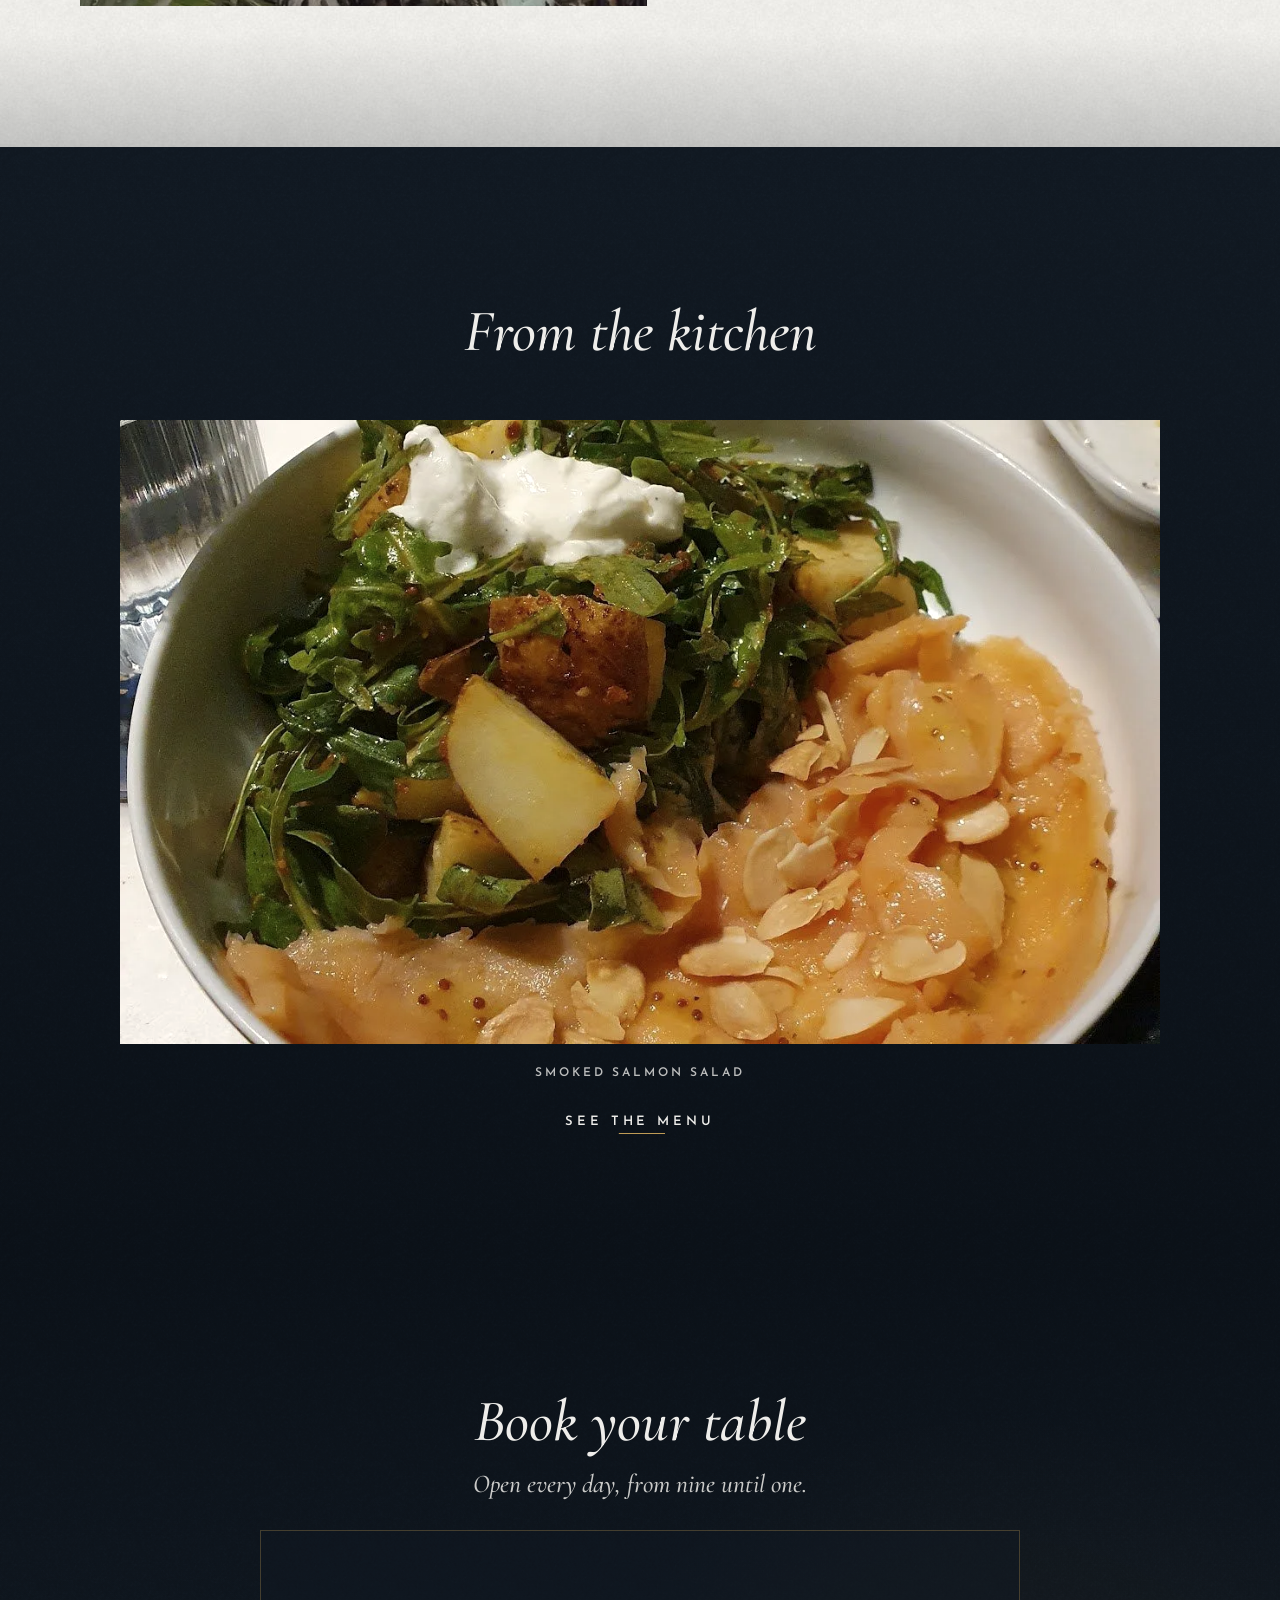
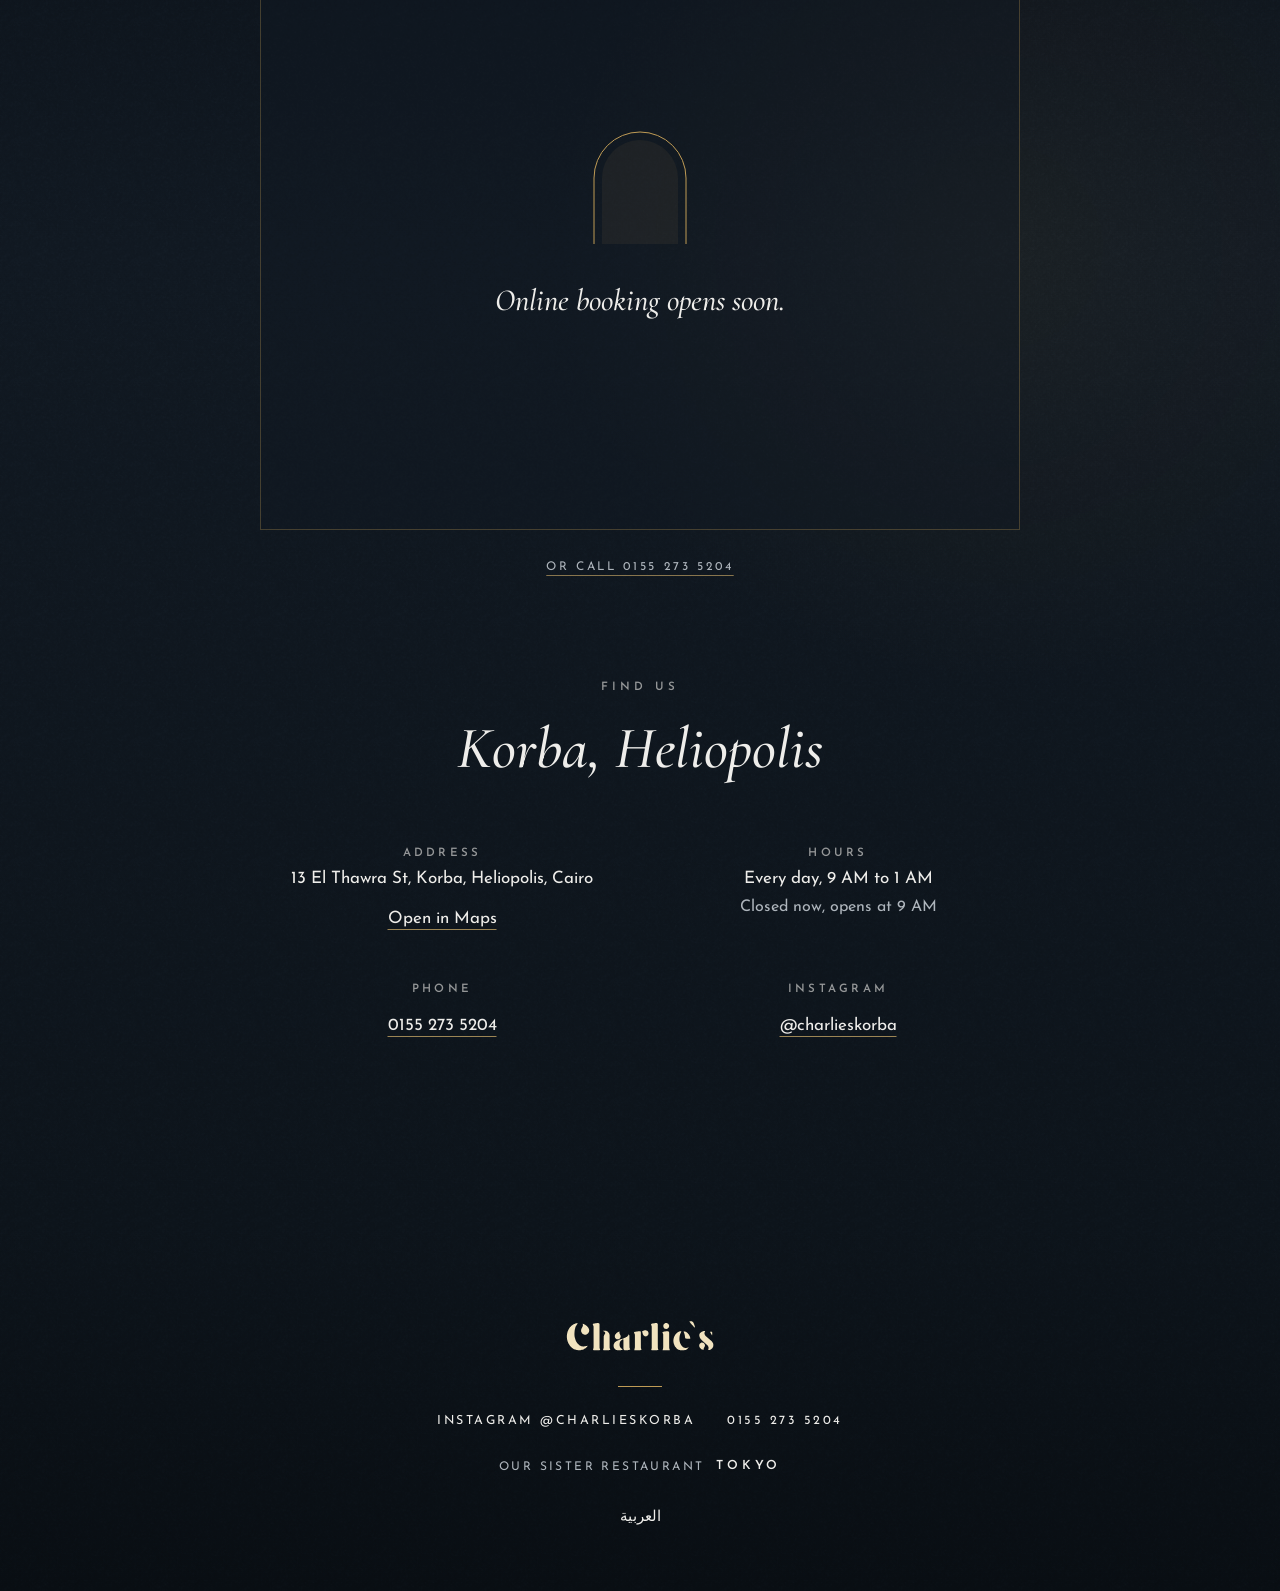
==== commit bead4e7e: "Clear top bar that returns as glass Co-Authored-By: Claude Fable 5.2 <noreply@anthropic.com> Claude-" ====
--- a/index.html
+++ b/index.html
@@ -7,10 +7,10 @@
 <link rel="preload" href="fonts/cormorant-garamond-5d13e7.woff2" as="font" type="font/woff2" crossorigin>
 <link rel="preload" href="fonts/josefin-sans-3603c1.woff2" as="font" type="font/woff2" crossorigin>
 <style>html.fl body{opacity:0}body{transition:opacity .25s cubic-bezier(.23,1,.32,1)}</style><script>(function(d){var h=d.documentElement;h.classList.add("fl","js");var f=function(){h.classList.remove("fl")};setTimeout(f,1200);setTimeout(function(){if(!h.classList.contains("ready"))h.classList.remove("js")},3500);if(d.fonts&&d.fonts.load){Promise.all([d.fonts.load('300 16px "Josefin Sans"'),d.fonts.load('400 16px "Josefin Sans"'),d.fonts.load('600 16px "Josefin Sans"'),d.fonts.load('italic 500 16px "Cormorant Garamond"')]).then(f,f)}else f()})(document)</script>
-<link rel="stylesheet" href="fonts.css?v=12"><link rel="stylesheet" href="css/site.css?v=12"></head><body data-open="540" data-close="60" data-open-text="Open now, until 1 AM" data-closed-text="Closed now, opens at 9 AM">
+<link rel="stylesheet" href="fonts.css?v=13"><link rel="stylesheet" href="css/site.css?v=13"></head><body data-open="540" data-close="60" data-open-text="Open now, until 1 AM" data-closed-text="Closed now, opens at 9 AM">
 <a class="skip" href="#main">Skip to content</a>
 <header class="hdr hdr--over" id="top"><div class="hdr-in">
- <a class="brand" href="index.html" aria-label="Charlie&#x27;s, home"><img src="img/mark-cream.png" alt="Charlie&#x27;s" width="185" height="40"></a>
+ <a class="brand" href="index.html" aria-label="Charlie&#x27;s, home"><img src="img/logo-cream.svg?v=13" alt="Charlie&#x27;s" width="185" height="40"></a>
  <nav class="nav" aria-label="Main"><a href="index.html#story">Our story</a><a href="menu.html">Menu</a><a href="index.html#garden">The garden</a><a class="nav-book" href="#reservation">Book your table</a></nav>
  <div class="hdr-r"><button class="lang js-ar" type="button" aria-label="Arabic version"><span lang="ar">العربية</span></button><a class="hbook" href="#reservation">Book</a>
  <button class="burger" type="button" aria-expanded="false" aria-controls="mnav" aria-label="Open menu"><i></i><i></i><i></i></button></div>
@@ -20,7 +20,7 @@
 <section class="hero" aria-label="Charlie&#x27;s">
  <div class="hero-shade" aria-hidden="true"></div>
  <div class="hero-in">
-  <h1 class="h-logo"><img src="img/logo-cream.svg?v=12" alt="Charlie&#x27;s" width="508" height="110"><span class="sr"> All-day dining in Korba, Heliopolis</span></h1>
+  <h1 class="h-logo"><img src="img/logo-cream.svg?v=13" alt="Charlie&#x27;s" width="508" height="110"><span class="sr"> All-day dining in Korba, Heliopolis</span></h1>
   <span class="h-rule" aria-hidden="true"></span>
   <p class="h-line">Inspired by an era of elegance and ease.</p>
   <a class="tlink" href="#reservation">Book a table</a>
@@ -90,12 +90,12 @@
 </div></section>
 </main>
 <footer class="ftr"><div class="ftr-in">
- <a class="ftr-logo" href="index.html" aria-label="Charlie&#x27;s, home"><img src="img/logo-cream.svg?v=12" alt="Charlie&#x27;s" width="508" height="110" loading="lazy" decoding="async"></a>
+ <a class="ftr-logo" href="index.html" aria-label="Charlie&#x27;s, home"><img src="img/logo-cream.svg?v=13" alt="Charlie&#x27;s" width="508" height="110" loading="lazy" decoding="async"></a>
  <span class="rule" aria-hidden="true"></span>
  <p class="ftr-links"><a class="ft" href="https://www.instagram.com/charlieskorba/" target="_blank" rel="noopener">Instagram @charlieskorba</a><a class="ft" href="tel:+201552735204">0155 273 5204</a></p>
  <p class="ftr-sis">Our sister restaurant <a class="ft sis" href="https://ahmedfakhr1.github.io/tokyo-preview/" target="_blank" rel="noopener">Tokyo</a></p>
  <button class="lang js-ar" type="button" aria-label="Arabic version"><span lang="ar">العربية</span></button>
 </div></footer>
 <div class="toast" role="status" aria-live="polite">Arabic version coming soon.</div>
-<script src="js/app.js?v=12" defer></script>
+<script src="js/app.js?v=13" defer></script>
 </body></html>
--- a/css/site.css
+++ b/css/site.css
@@ -393,3 +393,11 @@
 
 /* link underline grows from the centre, like everything else */
 .tlink::after { transform-origin: center; }
+
+/* ---------- top bar: clear at the top, dark glass on the way back up ---------- */
+.hdr { transition: transform .6s var(--ease), background-color .5s var(--ease); }
+.hdr::before { display: none; }
+.hdr.is-glass { background: rgba(13, 20, 28, .62); -webkit-backdrop-filter: blur(16px) saturate(1.2); backdrop-filter: blur(16px) saturate(1.2); }
+.hdr.is-away:not(.menu-open) { transform: translateY(-102%); }
+.hdr.menu-open { background: transparent; -webkit-backdrop-filter: none; backdrop-filter: none; }
+@media (prefers-reduced-motion: reduce) { .hdr { transition: none; } }
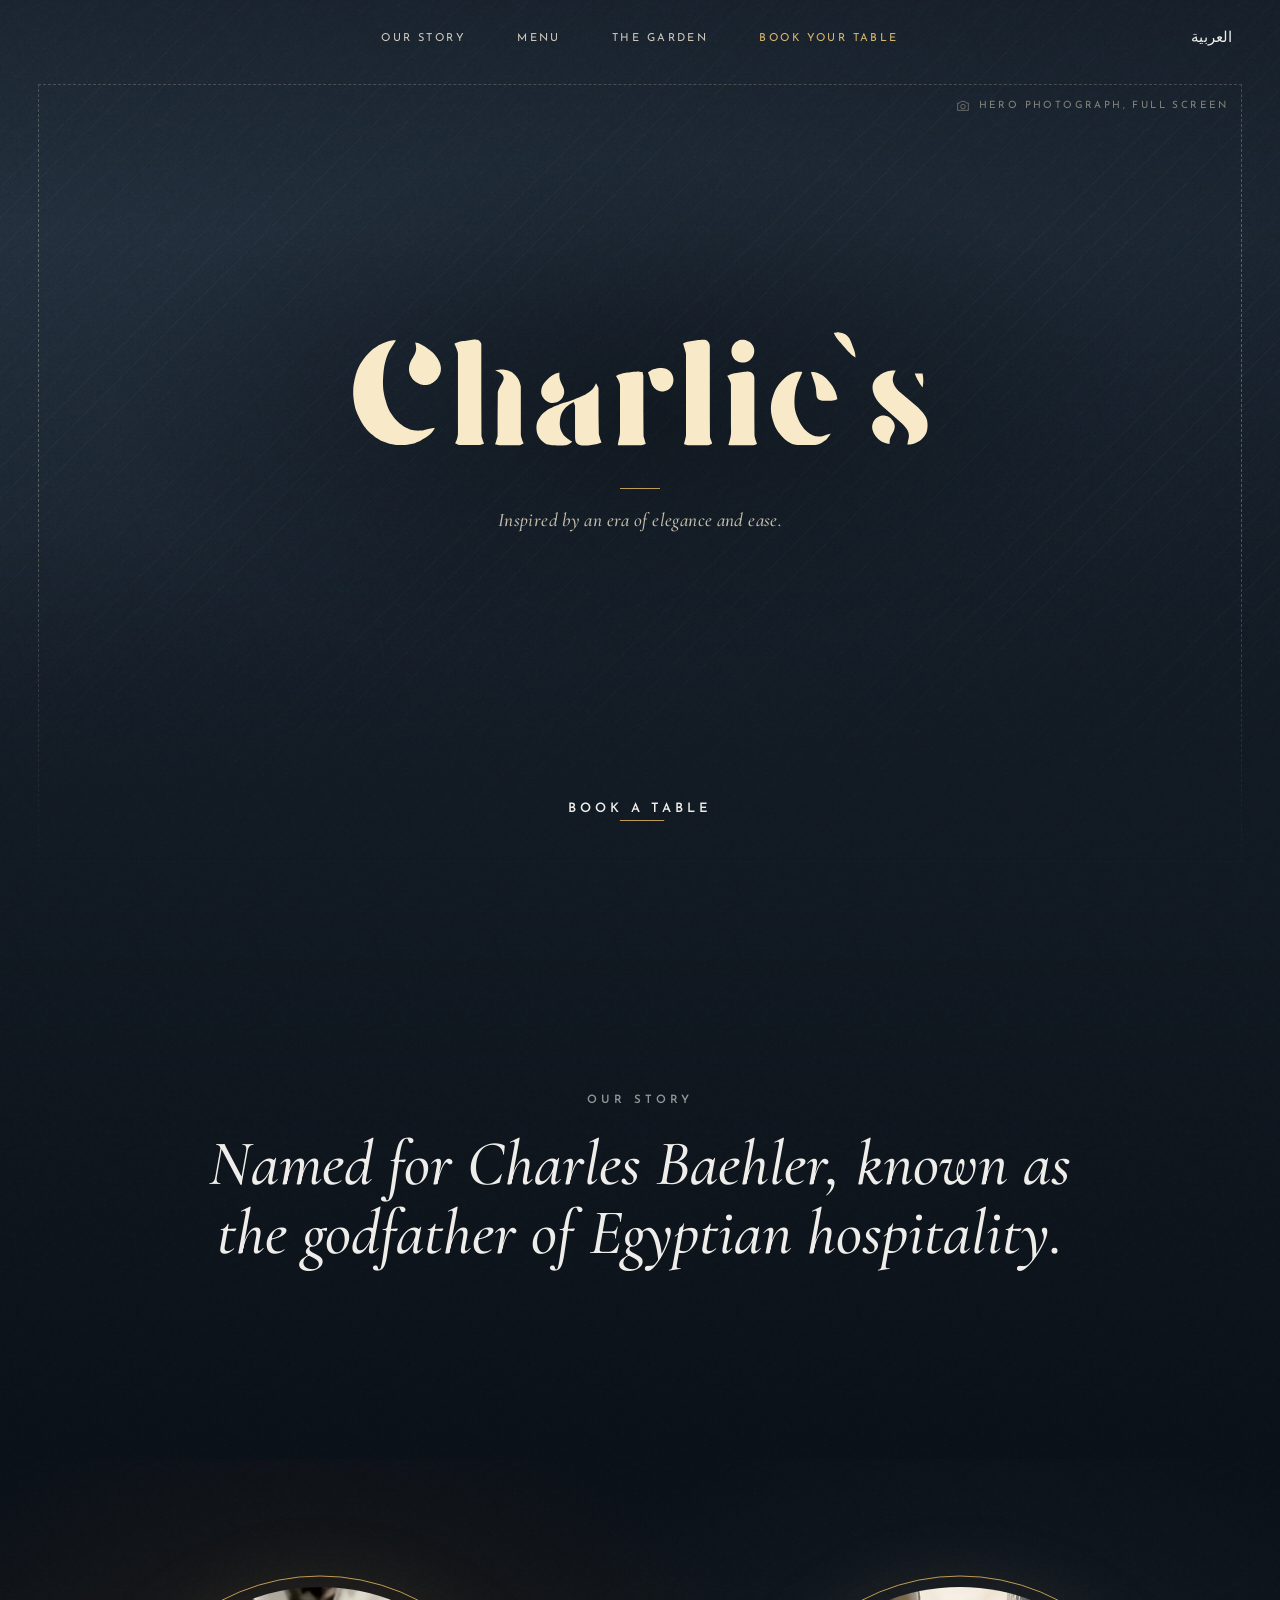
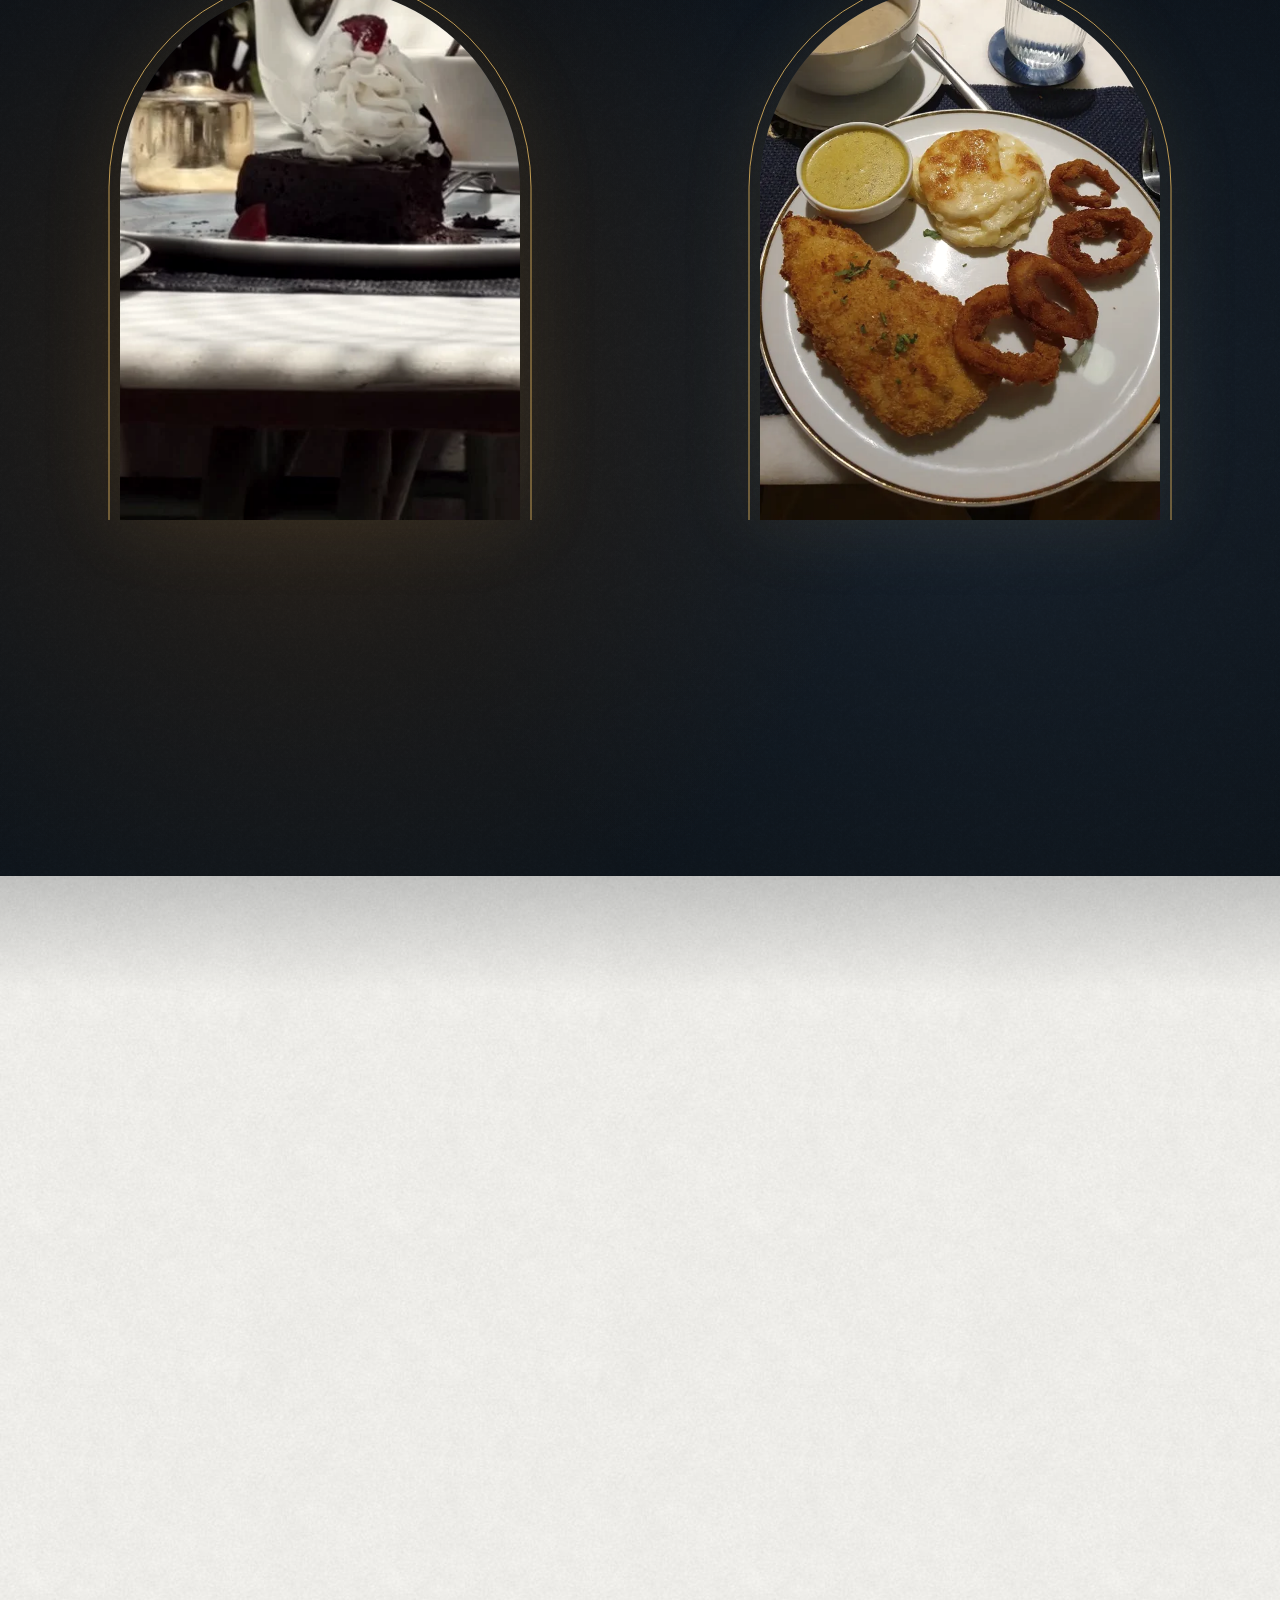
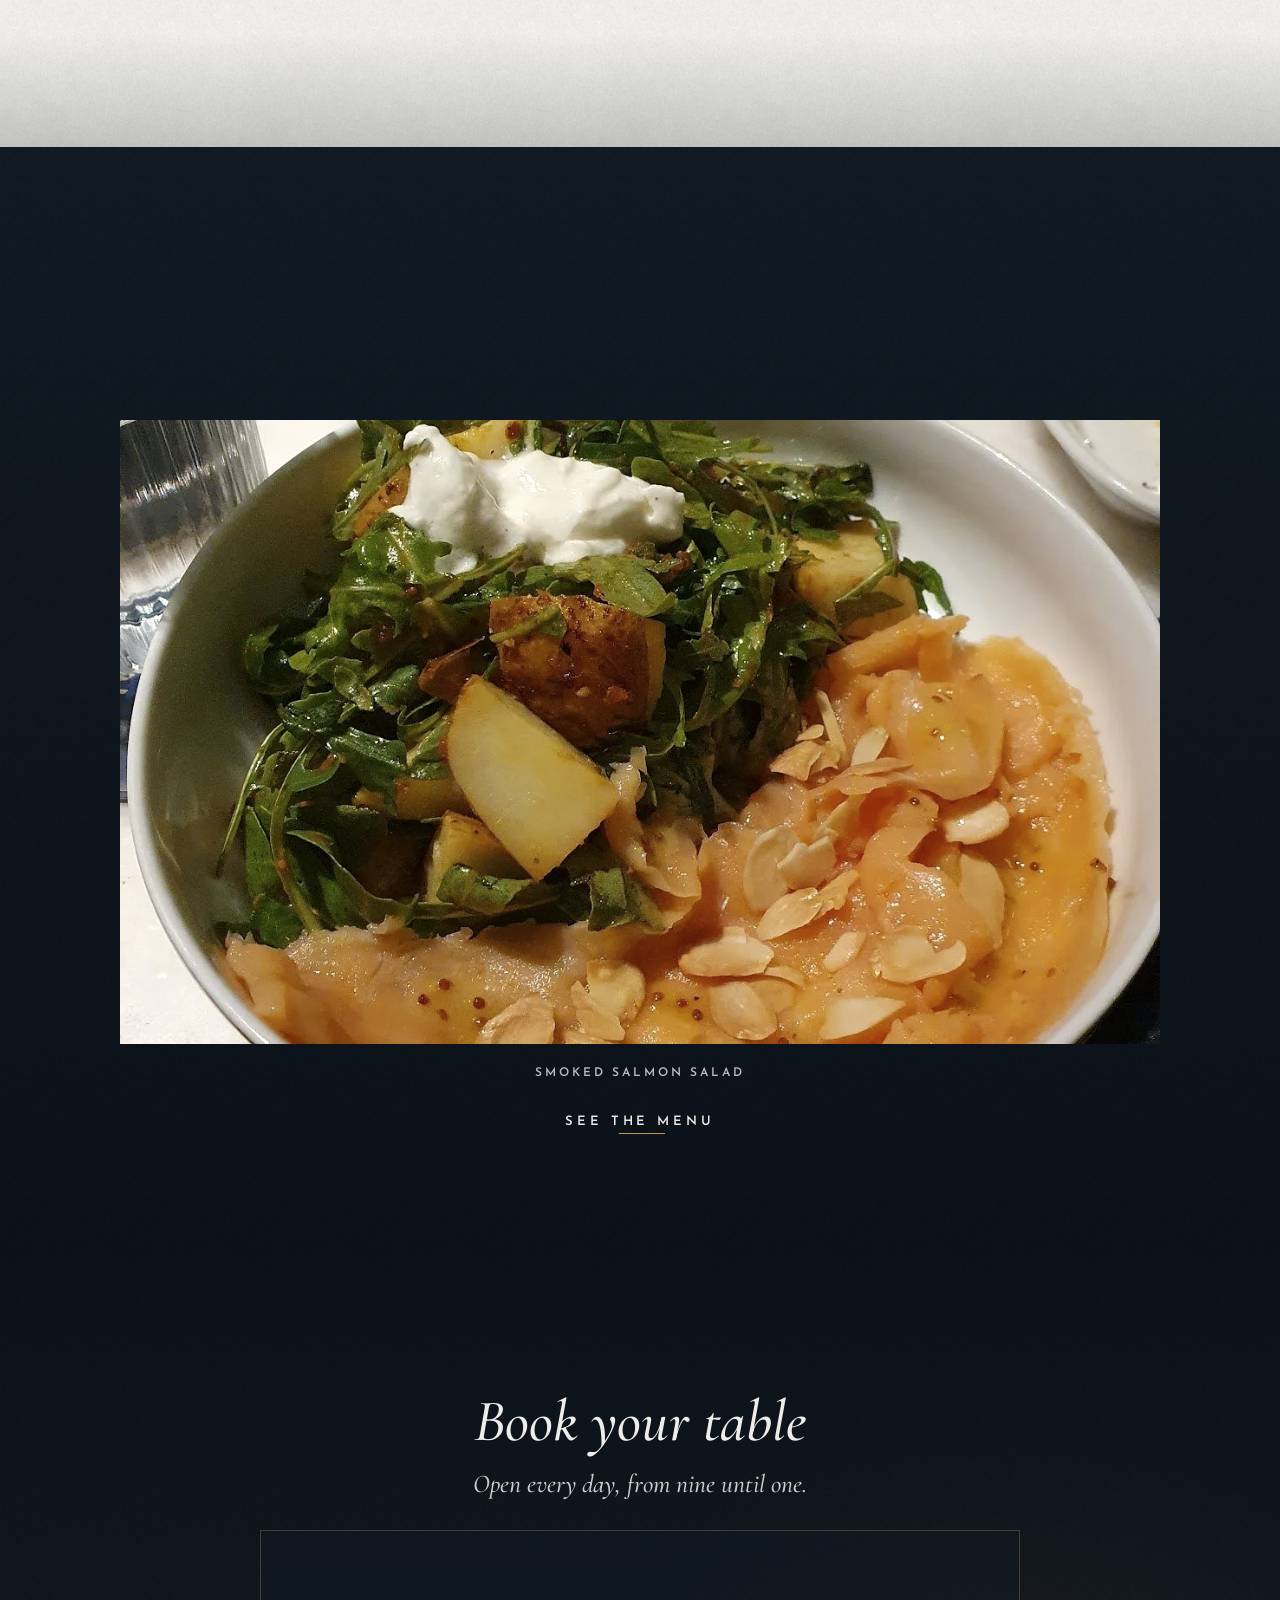
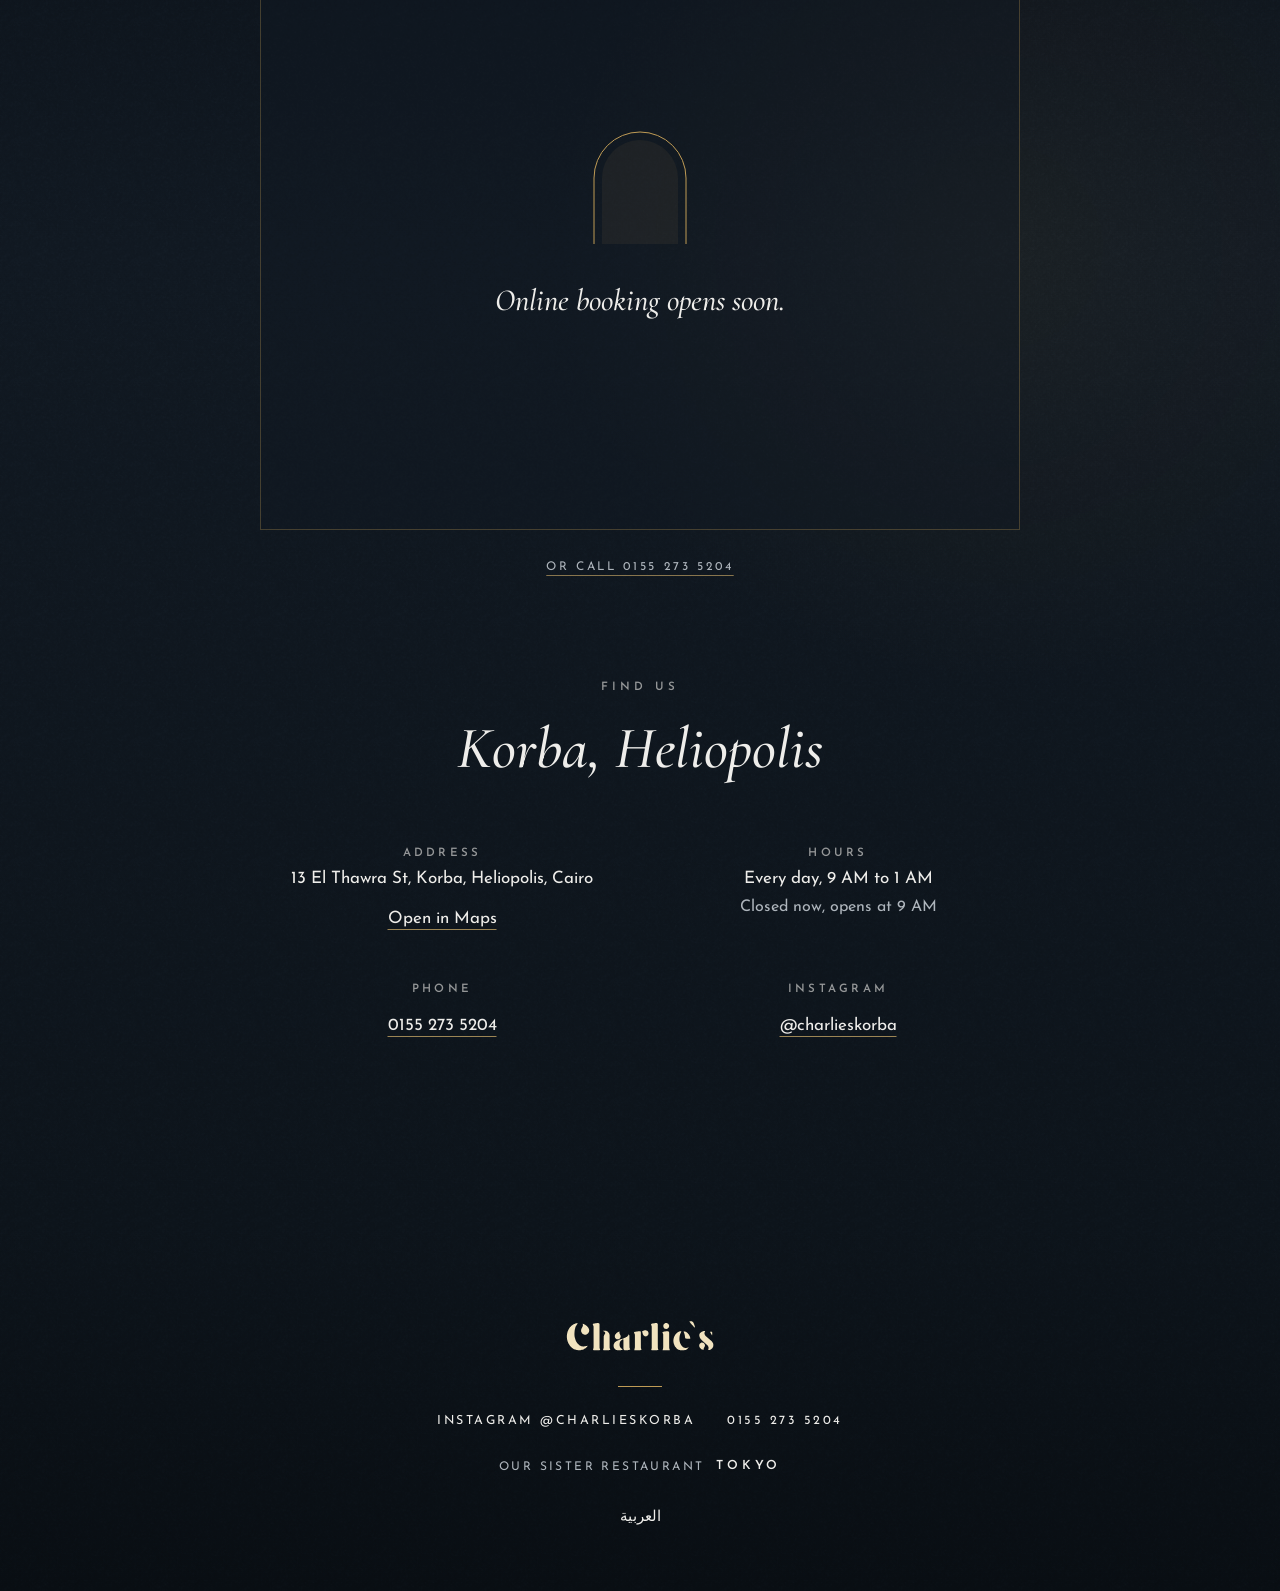
==== commit 56682dab: "Hero photograph placeholder Co-Authored-By: Claude Opus 5.5 <noreply@anthropic.com> Claude-Session: " ====
--- a/index.html
+++ b/index.html
@@ -7,10 +7,10 @@
 <link rel="preload" href="fonts/cormorant-garamond-5d13e7.woff2" as="font" type="font/woff2" crossorigin>
 <link rel="preload" href="fonts/josefin-sans-3603c1.woff2" as="font" type="font/woff2" crossorigin>
 <style>html.fl body{opacity:0}body{transition:opacity .25s cubic-bezier(.23,1,.32,1)}</style><script>(function(d){var h=d.documentElement;h.classList.add("fl","js");var f=function(){h.classList.remove("fl")};setTimeout(f,1200);setTimeout(function(){if(!h.classList.contains("ready"))h.classList.remove("js")},3500);if(d.fonts&&d.fonts.load){Promise.all([d.fonts.load('300 16px "Josefin Sans"'),d.fonts.load('400 16px "Josefin Sans"'),d.fonts.load('600 16px "Josefin Sans"'),d.fonts.load('italic 500 16px "Cormorant Garamond"')]).then(f,f)}else f()})(document)</script>
-<link rel="stylesheet" href="fonts.css?v=13"><link rel="stylesheet" href="css/site.css?v=13"></head><body data-open="540" data-close="60" data-open-text="Open now, until 1 AM" data-closed-text="Closed now, opens at 9 AM">
+<link rel="stylesheet" href="fonts.css?v=14"><link rel="stylesheet" href="css/site.css?v=14"></head><body data-open="540" data-close="60" data-open-text="Open now, until 1 AM" data-closed-text="Closed now, opens at 9 AM">
 <a class="skip" href="#main">Skip to content</a>
 <header class="hdr hdr--over" id="top"><div class="hdr-in">
- <a class="brand" href="index.html" aria-label="Charlie&#x27;s, home"><img src="img/logo-cream.svg?v=13" alt="Charlie&#x27;s" width="185" height="40"></a>
+ <a class="brand" href="index.html" aria-label="Charlie&#x27;s, home"><img src="img/logo-cream.svg?v=14" alt="Charlie&#x27;s" width="185" height="40"></a>
  <nav class="nav" aria-label="Main"><a href="index.html#story">Our story</a><a href="menu.html">Menu</a><a href="index.html#garden">The garden</a><a class="nav-book" href="#reservation">Book your table</a></nav>
  <div class="hdr-r"><button class="lang js-ar" type="button" aria-label="Arabic version"><span lang="ar">العربية</span></button><a class="hbook" href="#reservation">Book</a>
  <button class="burger" type="button" aria-expanded="false" aria-controls="mnav" aria-label="Open menu"><i></i><i></i><i></i></button></div>
@@ -18,9 +18,12 @@
 <nav class="mnav" id="mnav" aria-label="Menu"><a href="index.html" aria-current="page">Home</a><a href="index.html#story">Our story</a><a href="menu.html">Menu</a><a href="index.html#garden">The garden</a><a href="reserve.html">Contact</a><a class="nav-book" href="#reservation">Book your table</a><a class="sm first" href="tel:+201552735204">0155 273 5204</a><a class="sm" href="https://www.instagram.com/charlieskorba/" target="_blank" rel="noopener">Instagram</a><button class="lang js-ar" type="button" aria-label="Arabic version"><span lang="ar">العربية</span></button></nav>
 <main id="main">
 <section class="hero" aria-label="Charlie&#x27;s">
+ <!-- Hero photograph: replace this placeholder div with
+      <div class="hero-bg"><img src="img/hero.webp" alt="" width="2400" height="1600" fetchpriority="high" decoding="async"></div> -->
+ <div class="hero-bg hero-ph" aria-hidden="true"><span class="hero-ph__tag"><svg viewBox="0 0 24 24" width="16" height="16"><path d="M4 7.5h3.2L9 5h6l1.8 2.5H20v11H4z M12 16.2a3.4 3.4 0 1 0 0-6.8 3.4 3.4 0 0 0 0 6.8z" fill="none" stroke="currentColor" stroke-width="1.1" stroke-linejoin="round"/></svg>Hero photograph, full screen</span></div>
  <div class="hero-shade" aria-hidden="true"></div>
  <div class="hero-in">
-  <h1 class="h-logo"><img src="img/logo-cream.svg?v=13" alt="Charlie&#x27;s" width="508" height="110"><span class="sr"> All-day dining in Korba, Heliopolis</span></h1>
+  <h1 class="h-logo"><img src="img/logo-cream.svg?v=14" alt="Charlie&#x27;s" width="508" height="110"><span class="sr"> All-day dining in Korba, Heliopolis</span></h1>
   <span class="h-rule" aria-hidden="true"></span>
   <p class="h-line">Inspired by an era of elegance and ease.</p>
   <a class="tlink" href="#reservation">Book a table</a>
@@ -90,12 +93,12 @@
 </div></section>
 </main>
 <footer class="ftr"><div class="ftr-in">
- <a class="ftr-logo" href="index.html" aria-label="Charlie&#x27;s, home"><img src="img/logo-cream.svg?v=13" alt="Charlie&#x27;s" width="508" height="110" loading="lazy" decoding="async"></a>
+ <a class="ftr-logo" href="index.html" aria-label="Charlie&#x27;s, home"><img src="img/logo-cream.svg?v=14" alt="Charlie&#x27;s" width="508" height="110" loading="lazy" decoding="async"></a>
  <span class="rule" aria-hidden="true"></span>
  <p class="ftr-links"><a class="ft" href="https://www.instagram.com/charlieskorba/" target="_blank" rel="noopener">Instagram @charlieskorba</a><a class="ft" href="tel:+201552735204">0155 273 5204</a></p>
  <p class="ftr-sis">Our sister restaurant <a class="ft sis" href="https://ahmedfakhr1.github.io/tokyo-preview/" target="_blank" rel="noopener">Tokyo</a></p>
  <button class="lang js-ar" type="button" aria-label="Arabic version"><span lang="ar">العربية</span></button>
 </div></footer>
 <div class="toast" role="status" aria-live="polite">Arabic version coming soon.</div>
-<script src="js/app.js?v=13" defer></script>
+<script src="js/app.js?v=14" defer></script>
 </body></html>
--- a/css/site.css
+++ b/css/site.css
@@ -401,3 +401,15 @@
 .hdr.is-away:not(.menu-open) { transform: translateY(-102%); }
 .hdr.menu-open { background: transparent; -webkit-backdrop-filter: none; backdrop-filter: none; }
 @media (prefers-reduced-motion: reduce) { .hdr { transition: none; } }
+
+/* ---------- hero photograph slot (placeholder until the owner's photo arrives) ---------- */
+.hero-bg img { filter: saturate(.84) contrast(1.04) sepia(.07); }
+.hero-ph { background:
+  repeating-linear-gradient(135deg, rgba(246, 236, 212, .028) 0 1px, transparent 1px 22px),
+  linear-gradient(160deg, #2c3a4a 0%, #1c2733 55%, #121a23 100%); }
+.hero-ph::after { content: ""; position: absolute; inset: calc(var(--hdr) + 8px) clamp(16px, 3vw, 48px) clamp(16px, 3vw, 40px); border: 1px dashed rgba(246, 236, 212, .34); pointer-events: none; }
+.hero-ph__tag { position: absolute; right: clamp(28px, 4vw, 64px); top: calc(var(--hdr) + 22px); display: inline-flex; align-items: center; gap: 8px; font: 500 10px/1 var(--f); letter-spacing: .24em; text-transform: uppercase; color: rgba(246, 236, 212, .74); }
+.hero .hero-shade { background:
+  linear-gradient(180deg, rgba(10, 16, 23, .5) 0%, rgba(10, 16, 23, .12) 26%, rgba(10, 16, 23, .2) 58%, rgba(17, 25, 34, .86) 88%, #111922 100%),
+  radial-gradient(ellipse 58% 40% at 50% 46%, rgba(7, 11, 16, .5), rgba(7, 11, 16, 0) 72%); }
+@media (max-width: 760px) { .hero-ph__tag { left: 50%; right: auto; transform: translateX(-50%); white-space: nowrap; } }
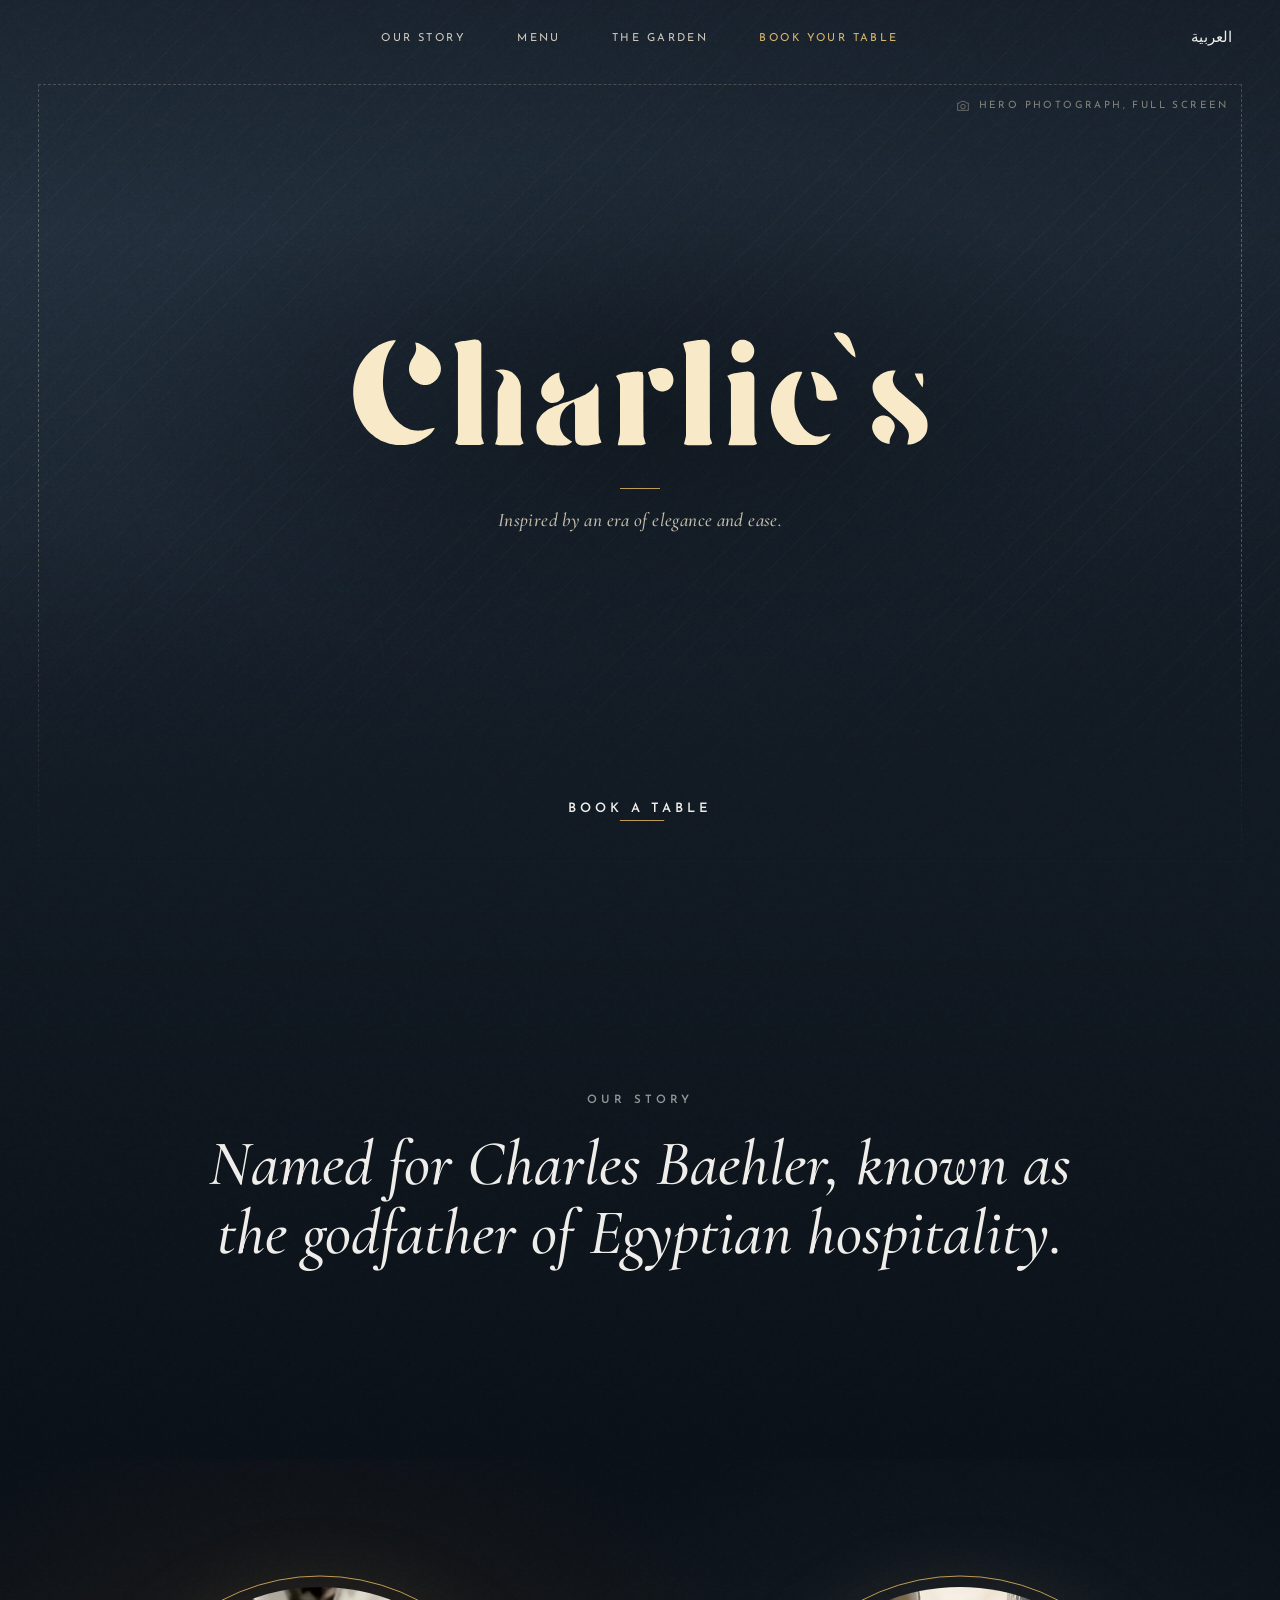
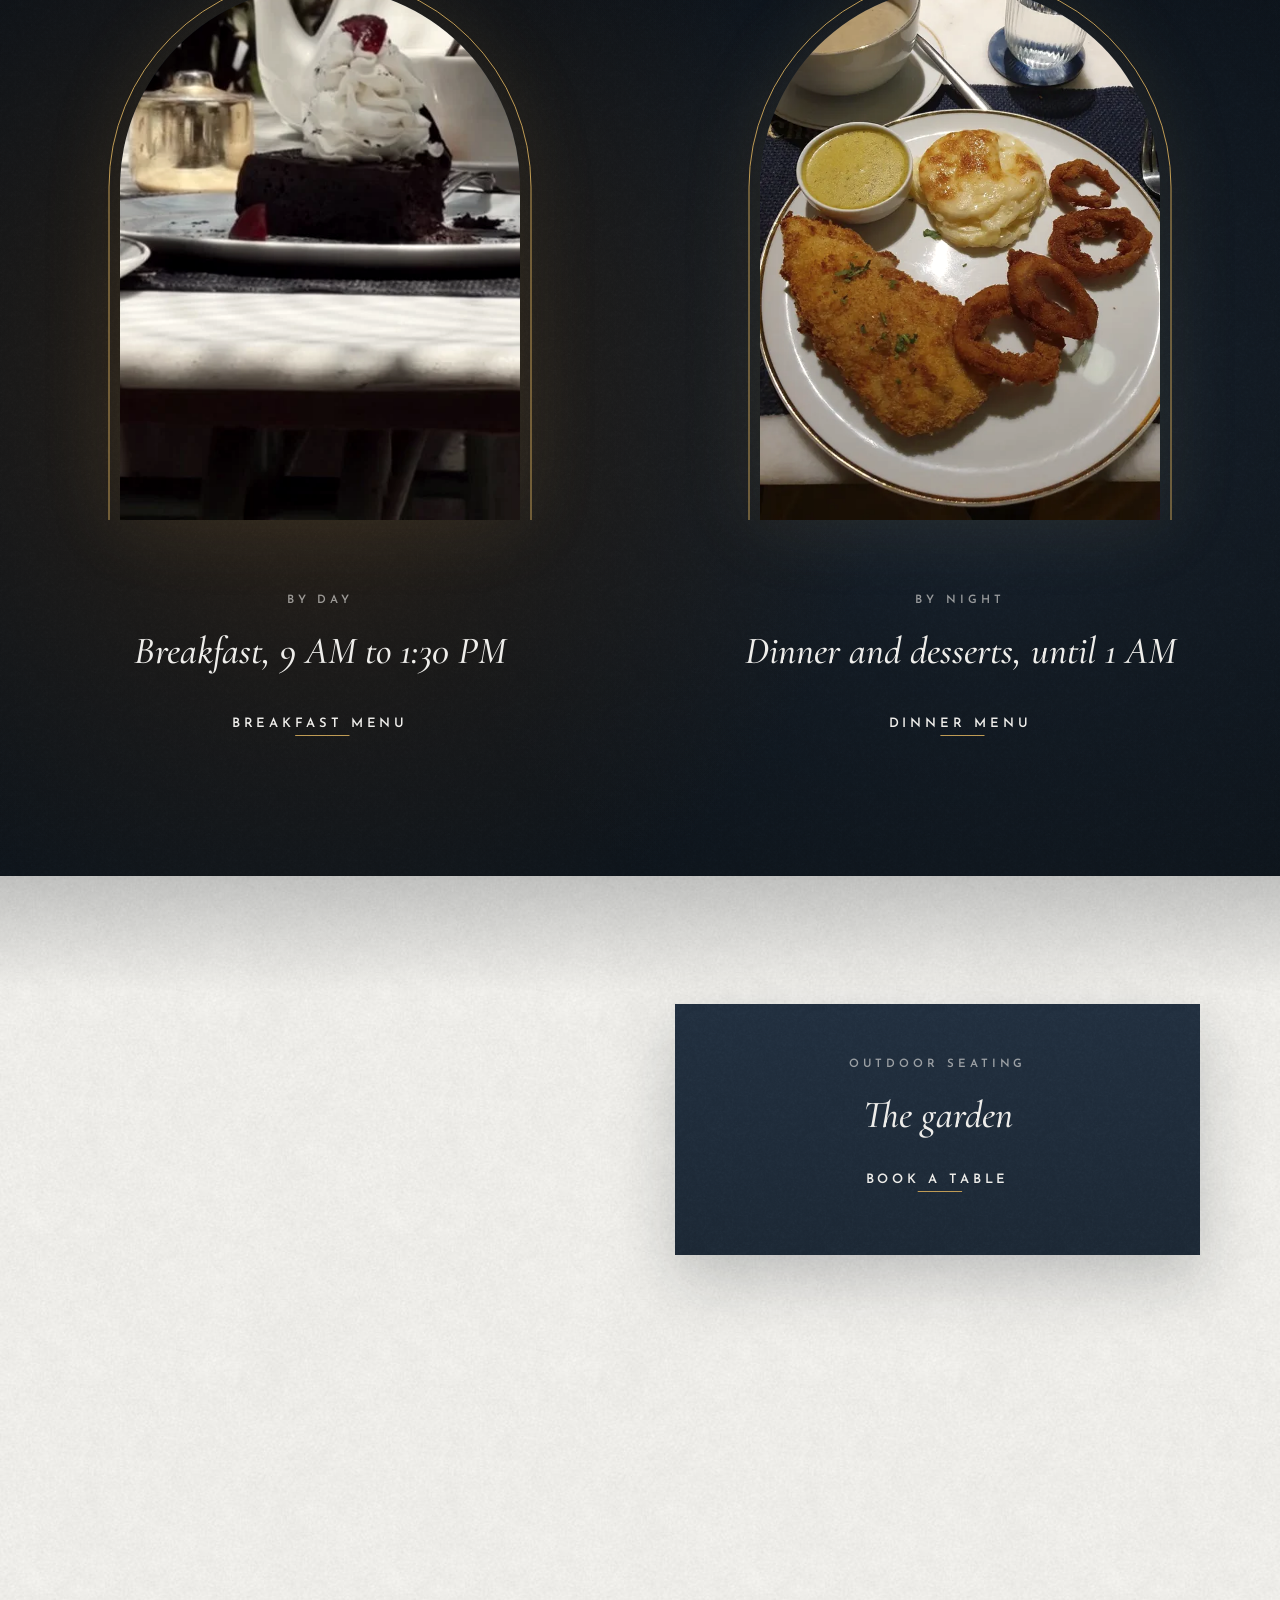
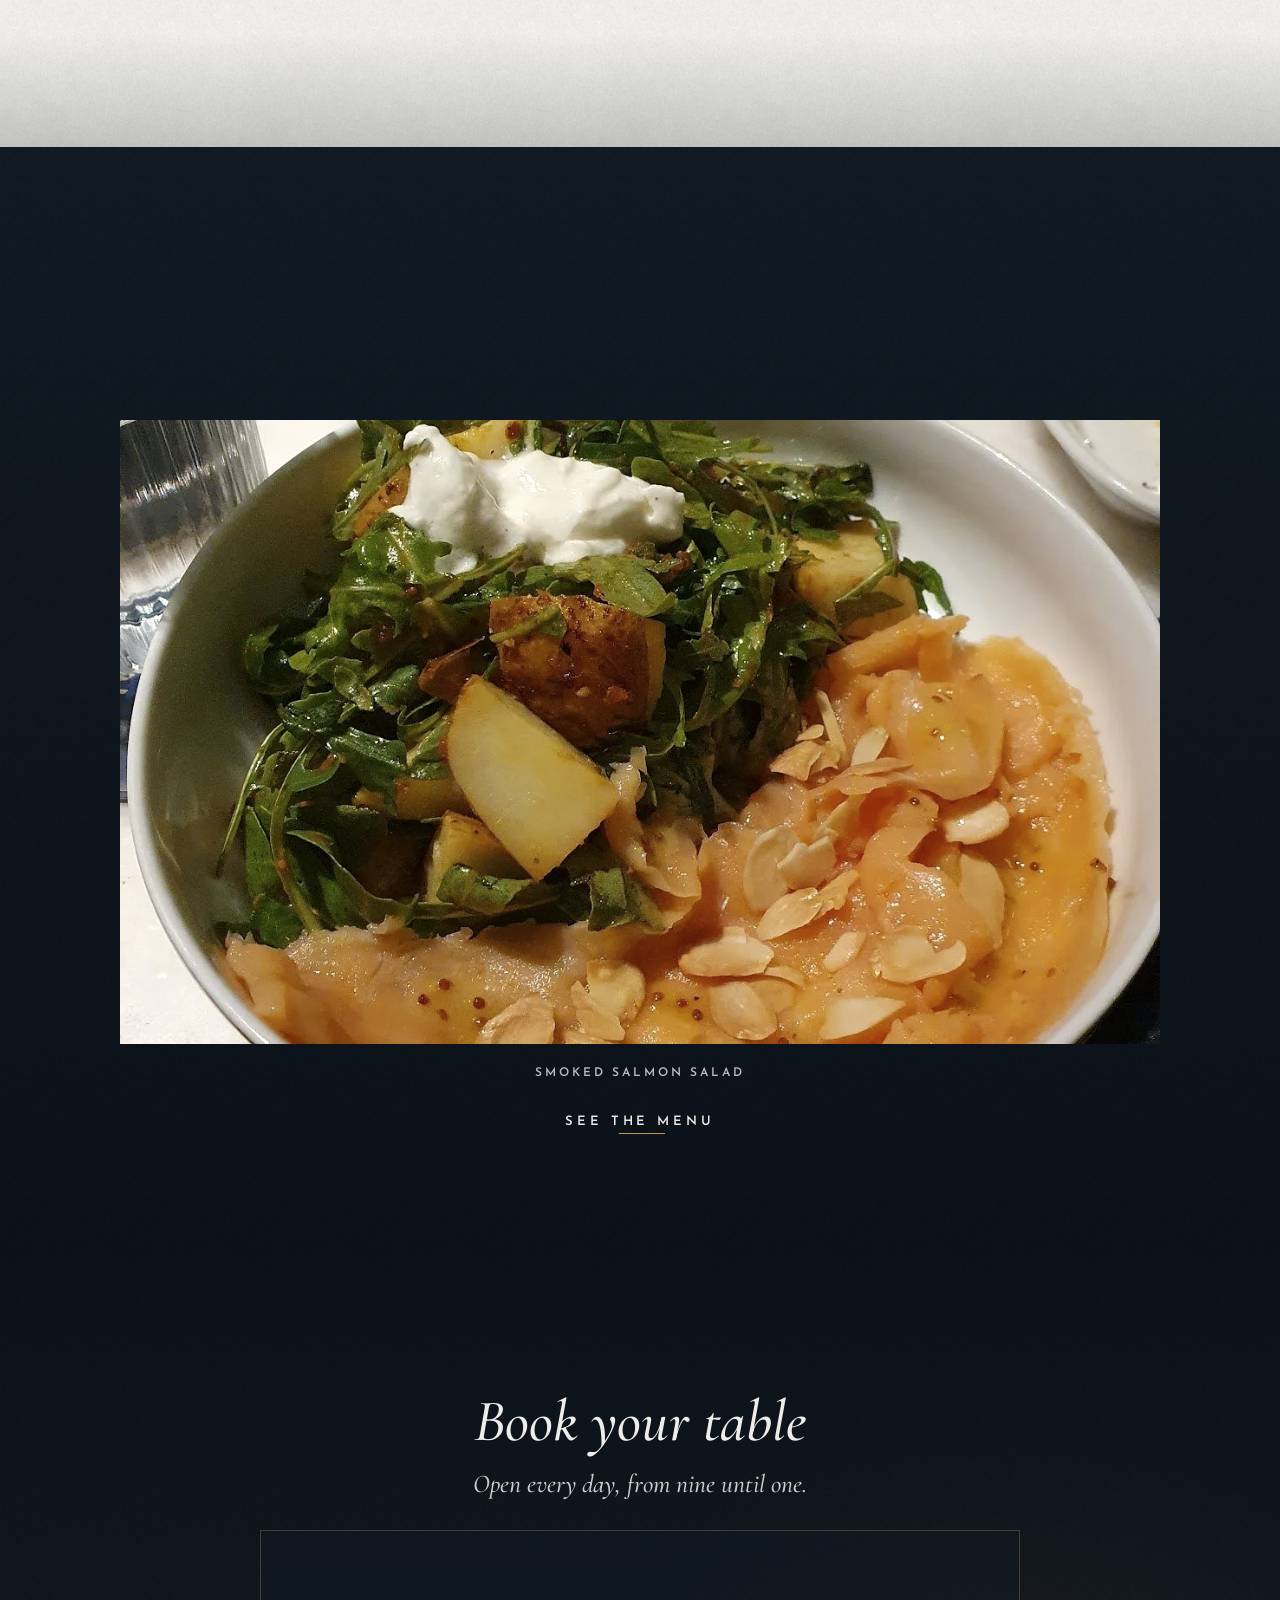
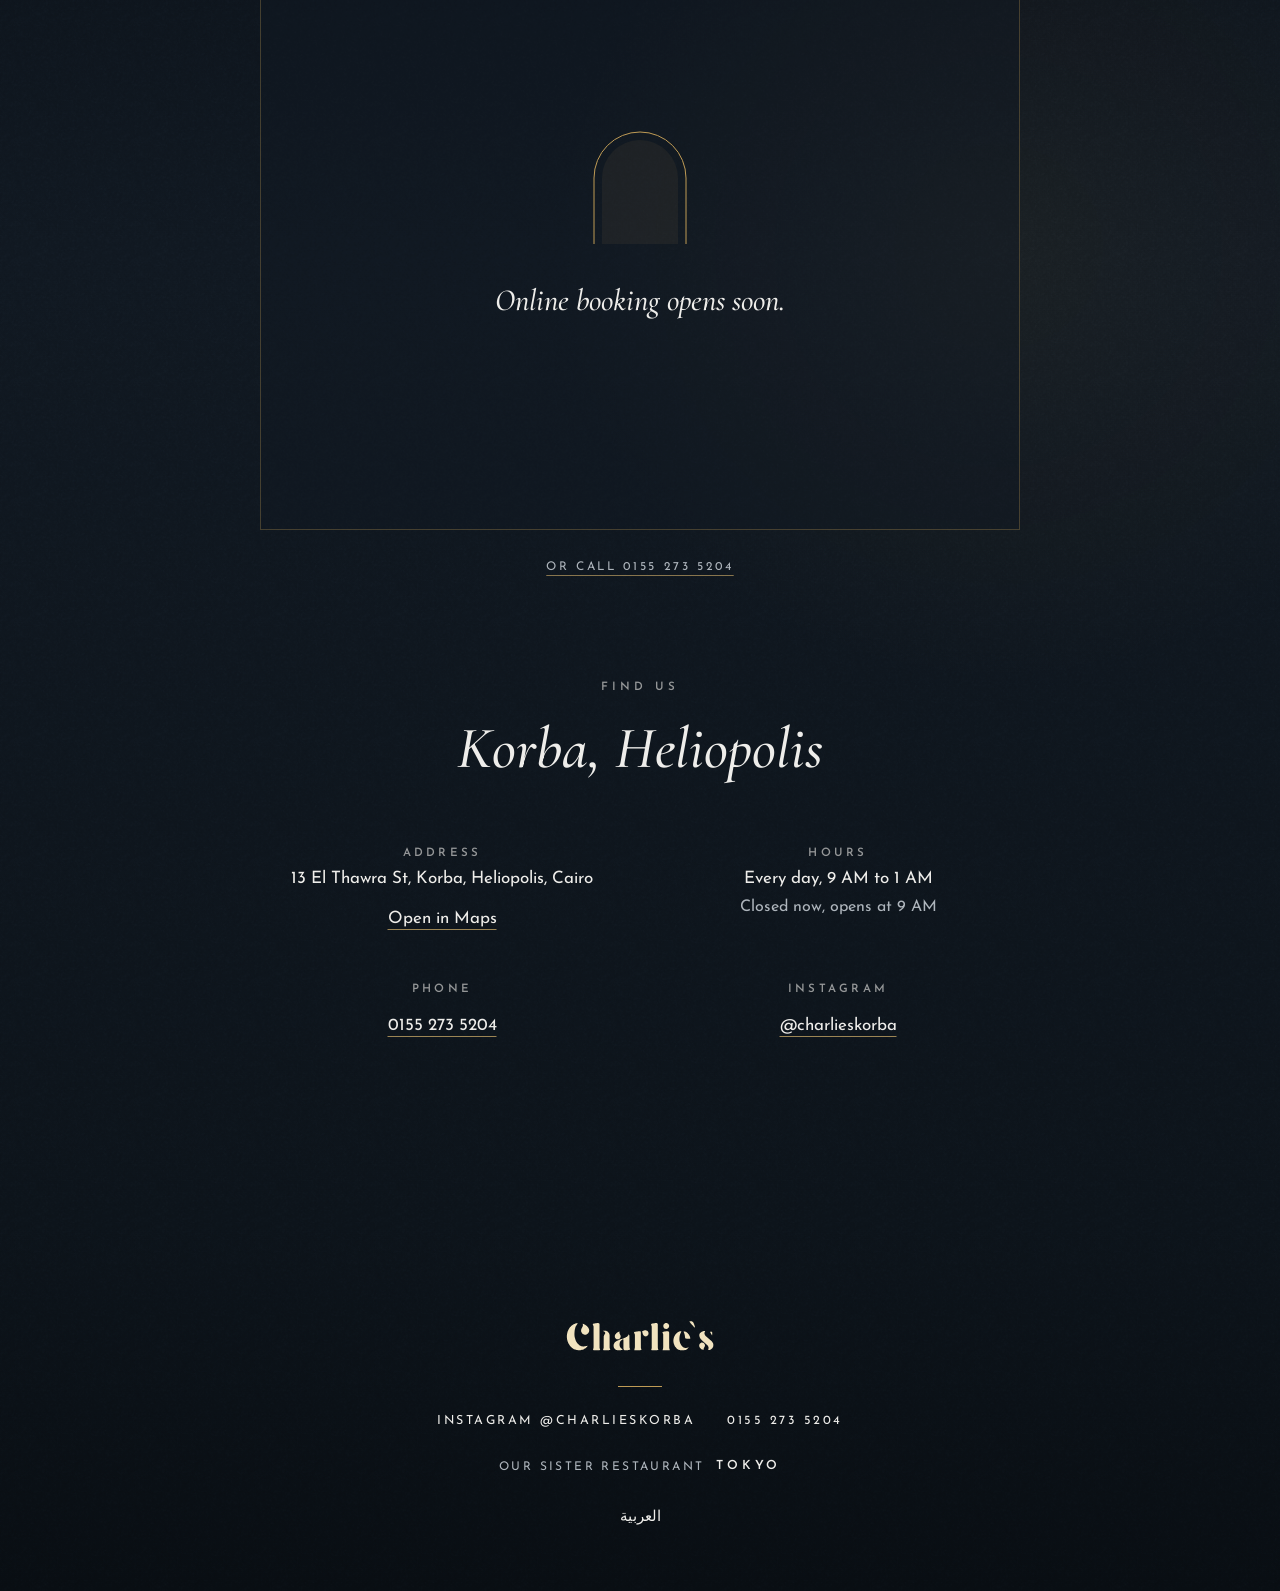
==== commit f9ffba30: "Tidy hero slot comments Co-Authored-By: Claude Opus 5.5 <noreply@anthropic.com> Claude-Session: http" ====
--- a/index.html
+++ b/index.html
@@ -7,10 +7,10 @@
 <link rel="preload" href="fonts/cormorant-garamond-5d13e7.woff2" as="font" type="font/woff2" crossorigin>
 <link rel="preload" href="fonts/josefin-sans-3603c1.woff2" as="font" type="font/woff2" crossorigin>
 <style>html.fl body{opacity:0}body{transition:opacity .25s cubic-bezier(.23,1,.32,1)}</style><script>(function(d){var h=d.documentElement;h.classList.add("fl","js");var f=function(){h.classList.remove("fl")};setTimeout(f,1200);setTimeout(function(){if(!h.classList.contains("ready"))h.classList.remove("js")},3500);if(d.fonts&&d.fonts.load){Promise.all([d.fonts.load('300 16px "Josefin Sans"'),d.fonts.load('400 16px "Josefin Sans"'),d.fonts.load('600 16px "Josefin Sans"'),d.fonts.load('italic 500 16px "Cormorant Garamond"')]).then(f,f)}else f()})(document)</script>
-<link rel="stylesheet" href="fonts.css?v=14"><link rel="stylesheet" href="css/site.css?v=14"></head><body data-open="540" data-close="60" data-open-text="Open now, until 1 AM" data-closed-text="Closed now, opens at 9 AM">
+<link rel="stylesheet" href="fonts.css?v=15"><link rel="stylesheet" href="css/site.css?v=15"></head><body data-open="540" data-close="60" data-open-text="Open now, until 1 AM" data-closed-text="Closed now, opens at 9 AM">
 <a class="skip" href="#main">Skip to content</a>
 <header class="hdr hdr--over" id="top"><div class="hdr-in">
- <a class="brand" href="index.html" aria-label="Charlie&#x27;s, home"><img src="img/logo-cream.svg?v=14" alt="Charlie&#x27;s" width="185" height="40"></a>
+ <a class="brand" href="index.html" aria-label="Charlie&#x27;s, home"><img src="img/logo-cream.svg?v=15" alt="Charlie&#x27;s" width="185" height="40"></a>
  <nav class="nav" aria-label="Main"><a href="index.html#story">Our story</a><a href="menu.html">Menu</a><a href="index.html#garden">The garden</a><a class="nav-book" href="#reservation">Book your table</a></nav>
  <div class="hdr-r"><button class="lang js-ar" type="button" aria-label="Arabic version"><span lang="ar">العربية</span></button><a class="hbook" href="#reservation">Book</a>
  <button class="burger" type="button" aria-expanded="false" aria-controls="mnav" aria-label="Open menu"><i></i><i></i><i></i></button></div>
@@ -18,12 +18,12 @@
 <nav class="mnav" id="mnav" aria-label="Menu"><a href="index.html" aria-current="page">Home</a><a href="index.html#story">Our story</a><a href="menu.html">Menu</a><a href="index.html#garden">The garden</a><a href="reserve.html">Contact</a><a class="nav-book" href="#reservation">Book your table</a><a class="sm first" href="tel:+201552735204">0155 273 5204</a><a class="sm" href="https://www.instagram.com/charlieskorba/" target="_blank" rel="noopener">Instagram</a><button class="lang js-ar" type="button" aria-label="Arabic version"><span lang="ar">العربية</span></button></nav>
 <main id="main">
 <section class="hero" aria-label="Charlie&#x27;s">
- <!-- Hero photograph: replace this placeholder div with
+ <!-- Hero photograph: replace this div with
       <div class="hero-bg"><img src="img/hero.webp" alt="" width="2400" height="1600" fetchpriority="high" decoding="async"></div> -->
  <div class="hero-bg hero-ph" aria-hidden="true"><span class="hero-ph__tag"><svg viewBox="0 0 24 24" width="16" height="16"><path d="M4 7.5h3.2L9 5h6l1.8 2.5H20v11H4z M12 16.2a3.4 3.4 0 1 0 0-6.8 3.4 3.4 0 0 0 0 6.8z" fill="none" stroke="currentColor" stroke-width="1.1" stroke-linejoin="round"/></svg>Hero photograph, full screen</span></div>
  <div class="hero-shade" aria-hidden="true"></div>
  <div class="hero-in">
-  <h1 class="h-logo"><img src="img/logo-cream.svg?v=14" alt="Charlie&#x27;s" width="508" height="110"><span class="sr"> All-day dining in Korba, Heliopolis</span></h1>
+  <h1 class="h-logo"><img src="img/logo-cream.svg?v=15" alt="Charlie&#x27;s" width="508" height="110"><span class="sr"> All-day dining in Korba, Heliopolis</span></h1>
   <span class="h-rule" aria-hidden="true"></span>
   <p class="h-line">Inspired by an era of elegance and ease.</p>
   <a class="tlink" href="#reservation">Book a table</a>
@@ -93,12 +93,12 @@
 </div></section>
 </main>
 <footer class="ftr"><div class="ftr-in">
- <a class="ftr-logo" href="index.html" aria-label="Charlie&#x27;s, home"><img src="img/logo-cream.svg?v=14" alt="Charlie&#x27;s" width="508" height="110" loading="lazy" decoding="async"></a>
+ <a class="ftr-logo" href="index.html" aria-label="Charlie&#x27;s, home"><img src="img/logo-cream.svg?v=15" alt="Charlie&#x27;s" width="508" height="110" loading="lazy" decoding="async"></a>
  <span class="rule" aria-hidden="true"></span>
  <p class="ftr-links"><a class="ft" href="https://www.instagram.com/charlieskorba/" target="_blank" rel="noopener">Instagram @charlieskorba</a><a class="ft" href="tel:+201552735204">0155 273 5204</a></p>
  <p class="ftr-sis">Our sister restaurant <a class="ft sis" href="https://ahmedfakhr1.github.io/tokyo-preview/" target="_blank" rel="noopener">Tokyo</a></p>
  <button class="lang js-ar" type="button" aria-label="Arabic version"><span lang="ar">العربية</span></button>
 </div></footer>
 <div class="toast" role="status" aria-live="polite">Arabic version coming soon.</div>
-<script src="js/app.js?v=14" defer></script>
+<script src="js/app.js?v=15" defer></script>
 </body></html>
--- a/css/site.css
+++ b/css/site.css
@@ -402,7 +402,7 @@
 .hdr.menu-open { background: transparent; -webkit-backdrop-filter: none; backdrop-filter: none; }
 @media (prefers-reduced-motion: reduce) { .hdr { transition: none; } }
 
-/* ---------- hero photograph slot (placeholder until the owner's photo arrives) ---------- */
+/* ---------- hero photograph slot, until the owner sends the photo ---------- */
 .hero-bg img { filter: saturate(.84) contrast(1.04) sepia(.07); }
 .hero-ph { background:
   repeating-linear-gradient(135deg, rgba(246, 236, 212, .028) 0 1px, transparent 1px 22px),
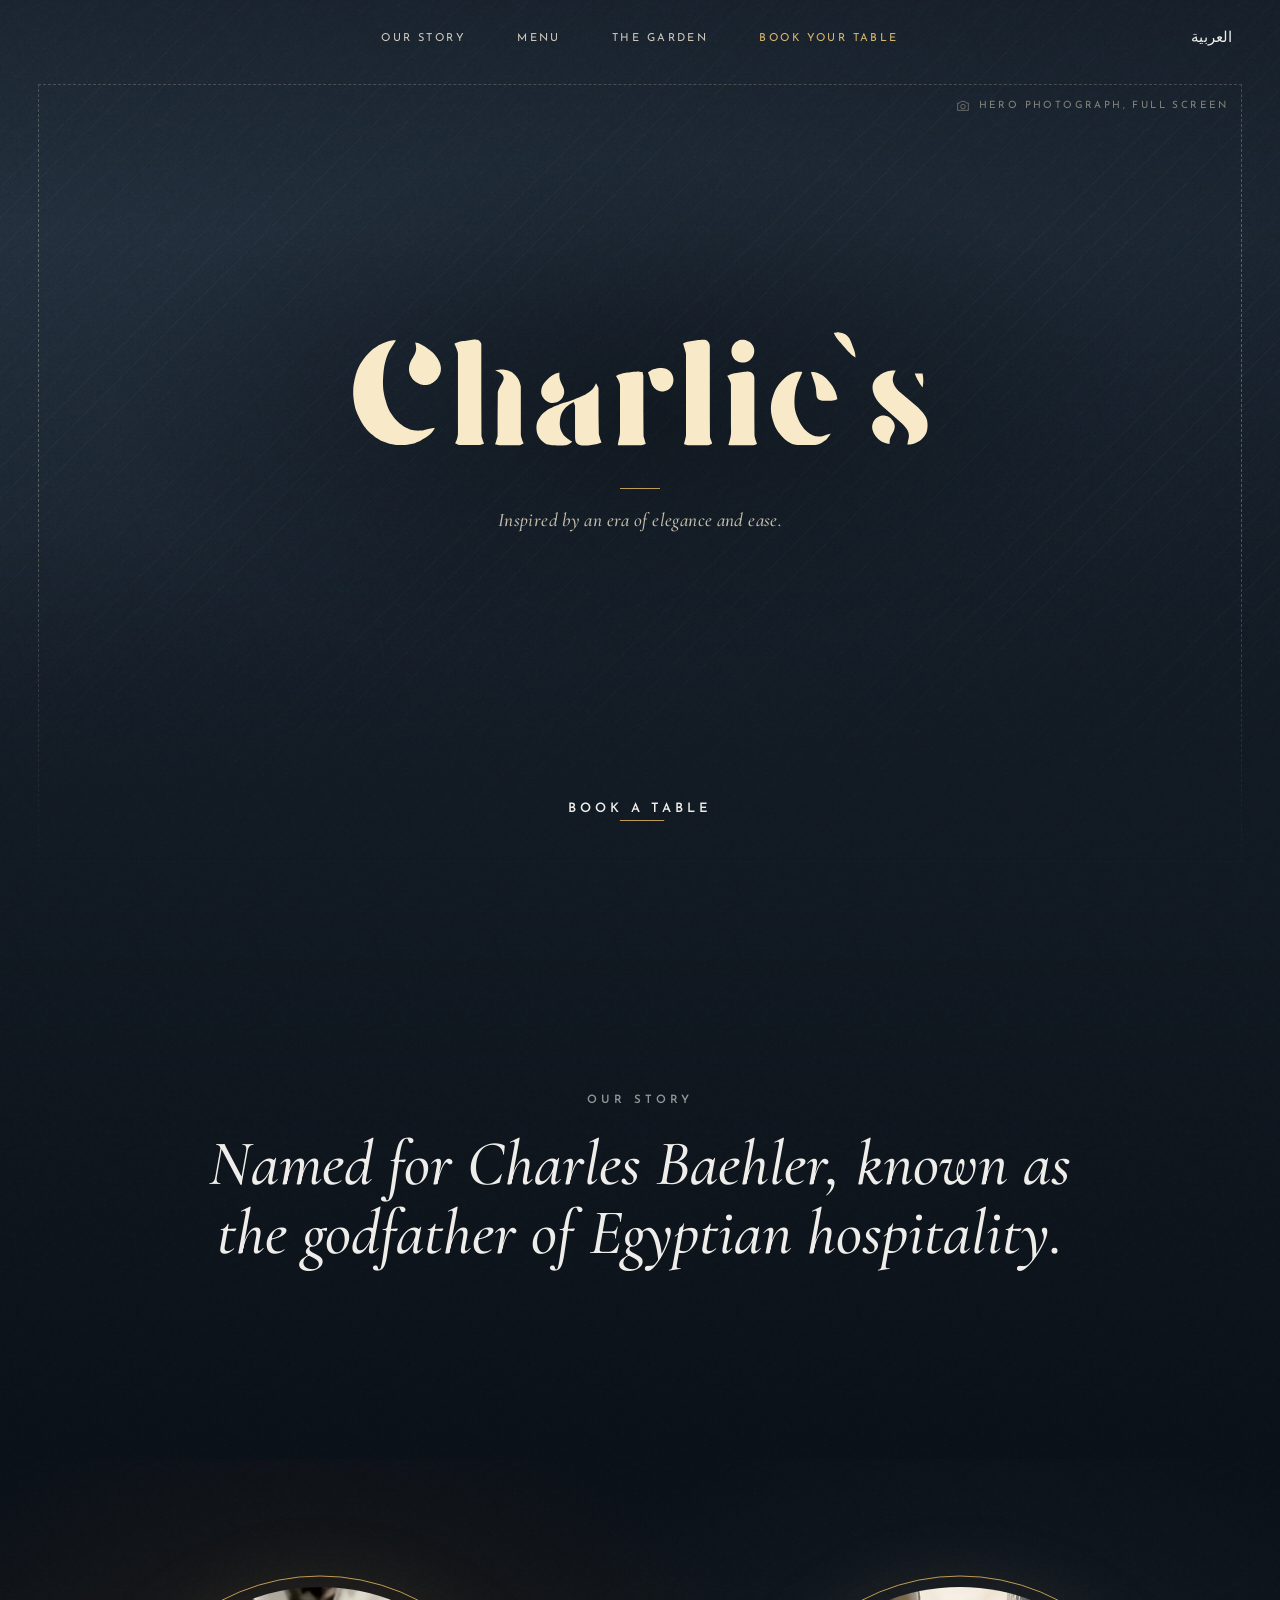
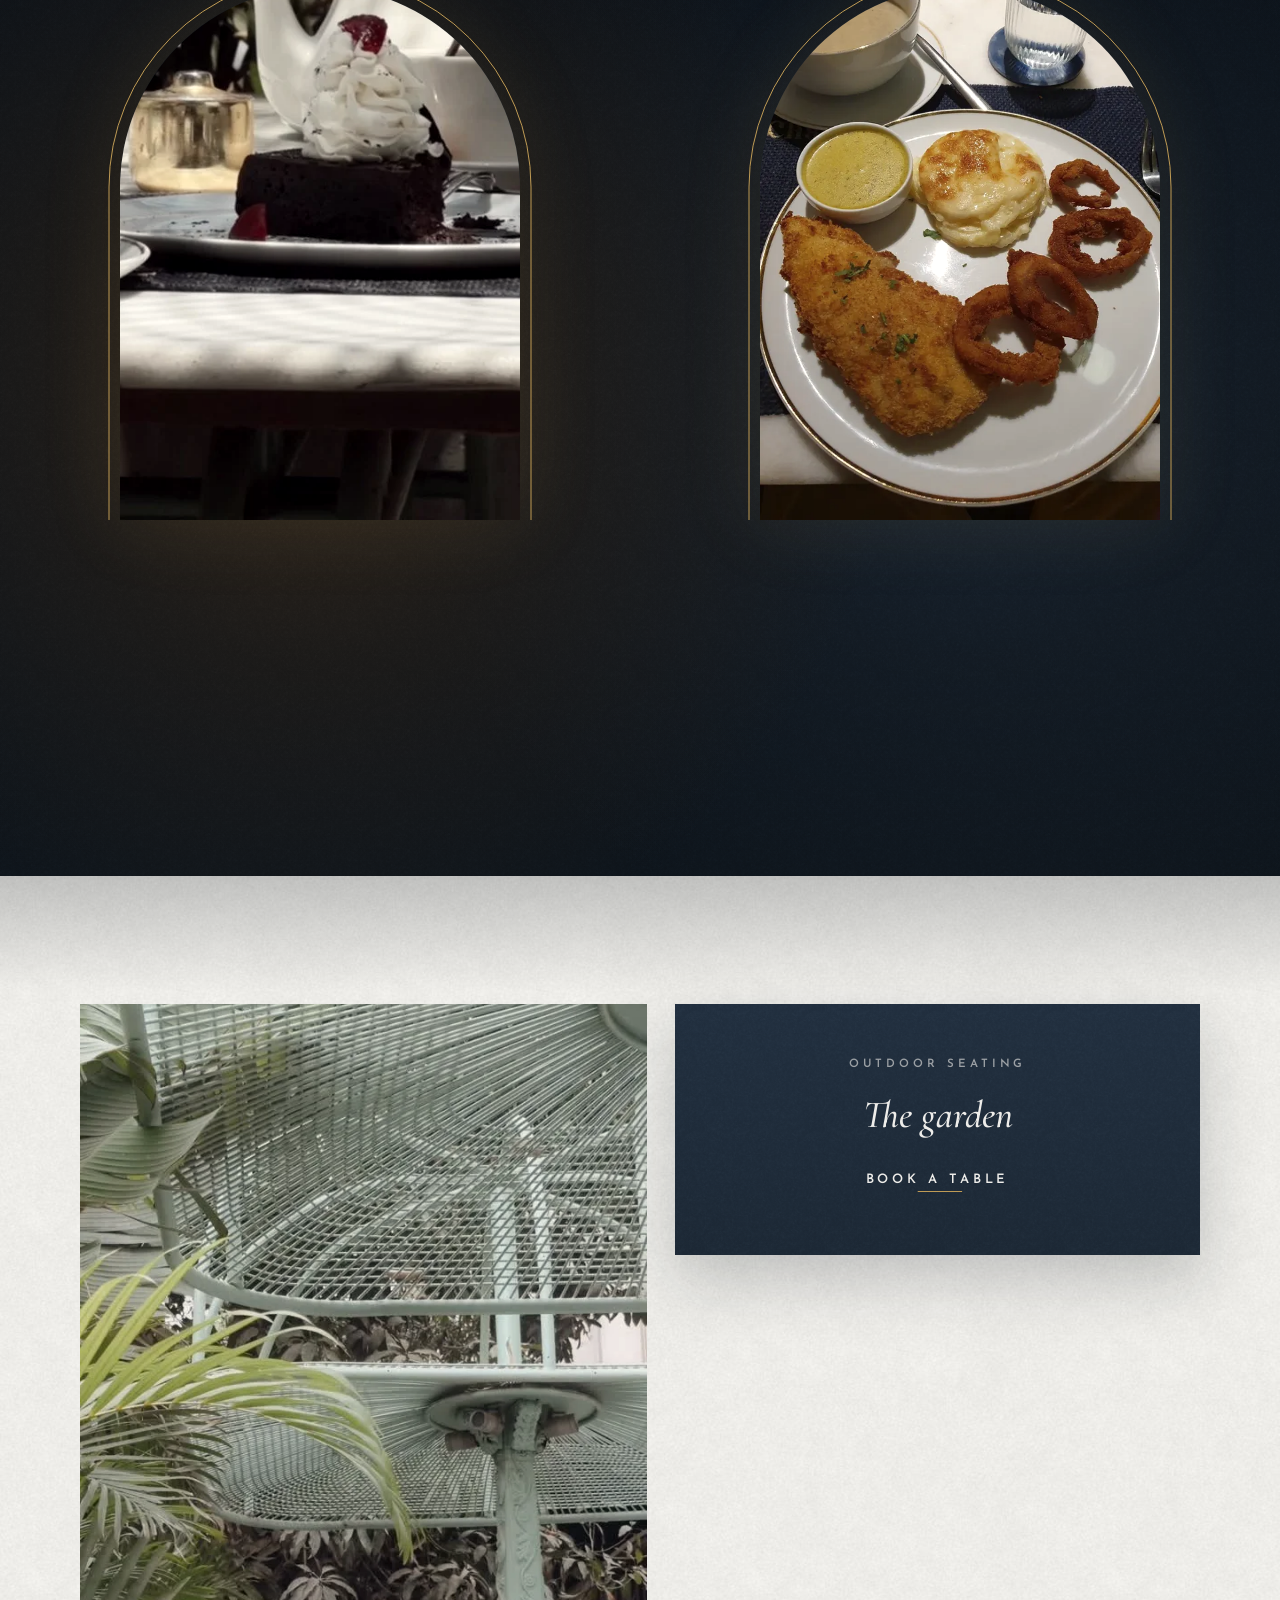
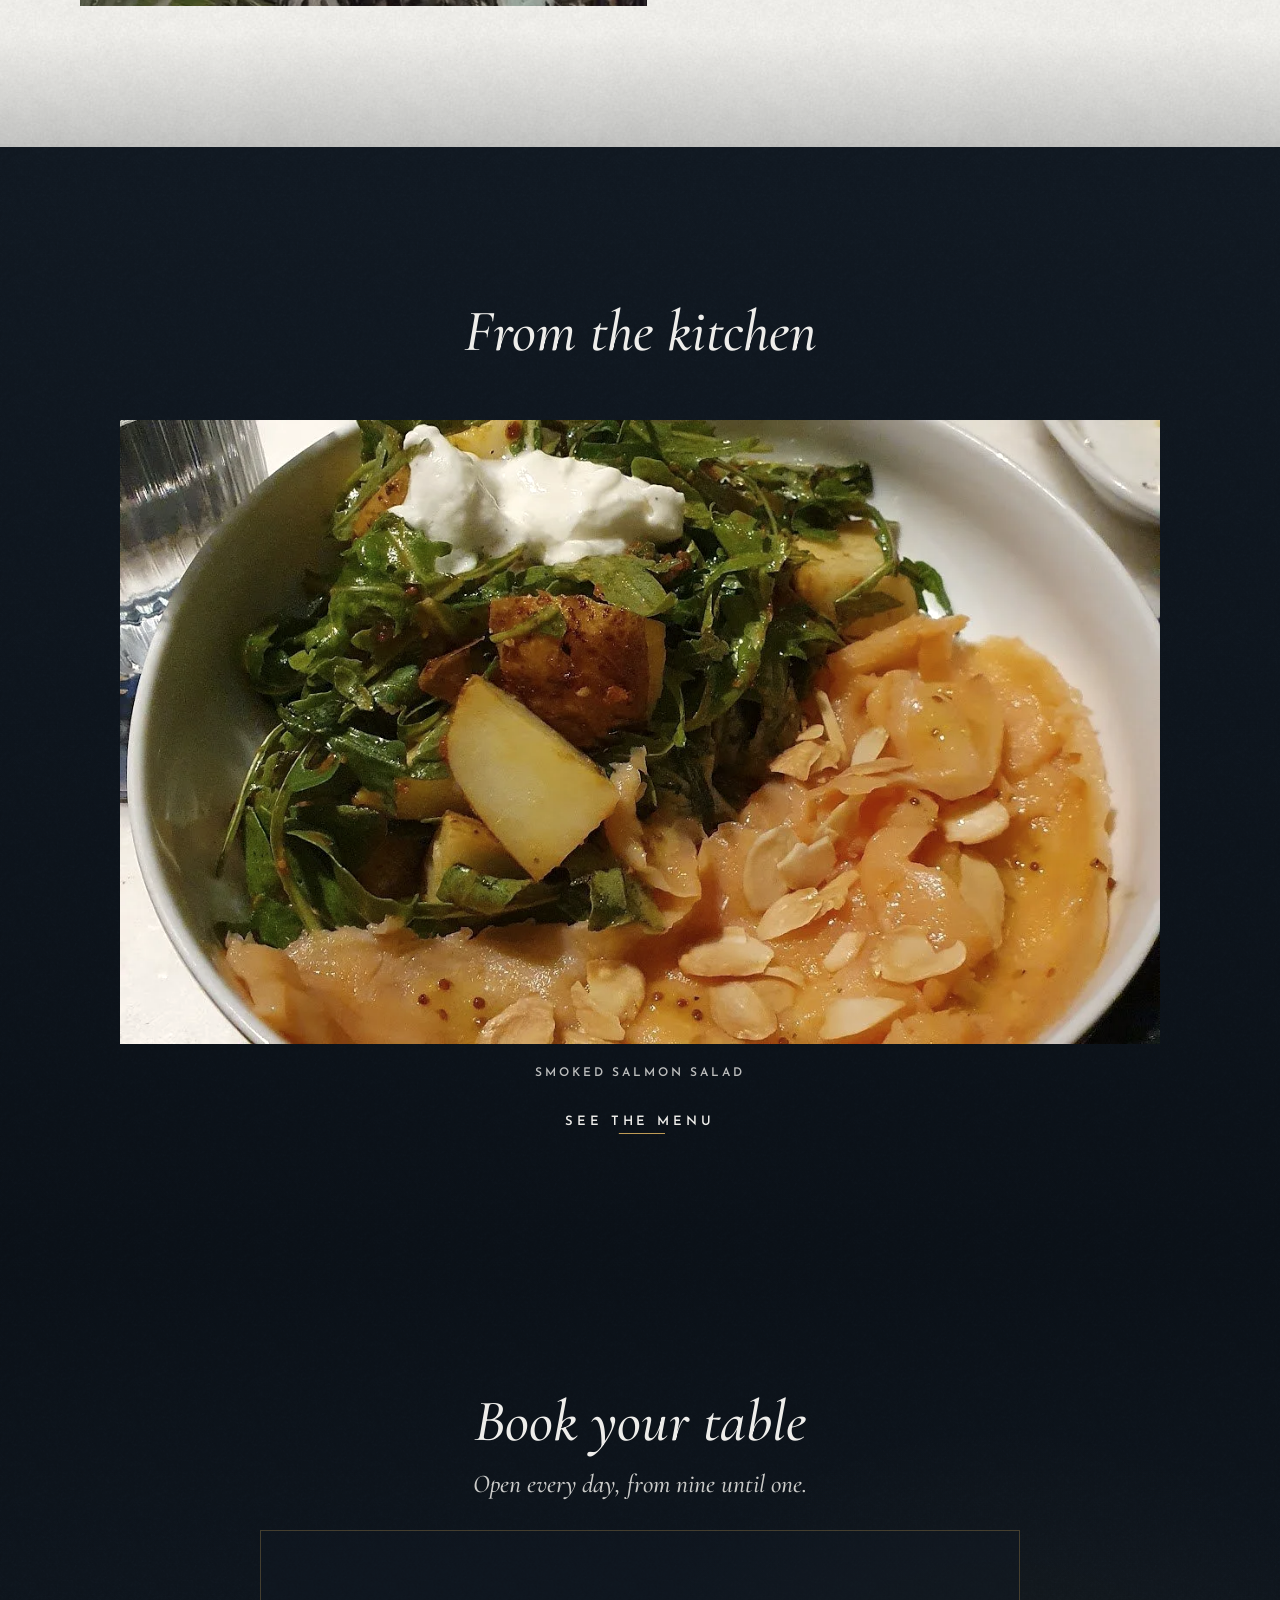
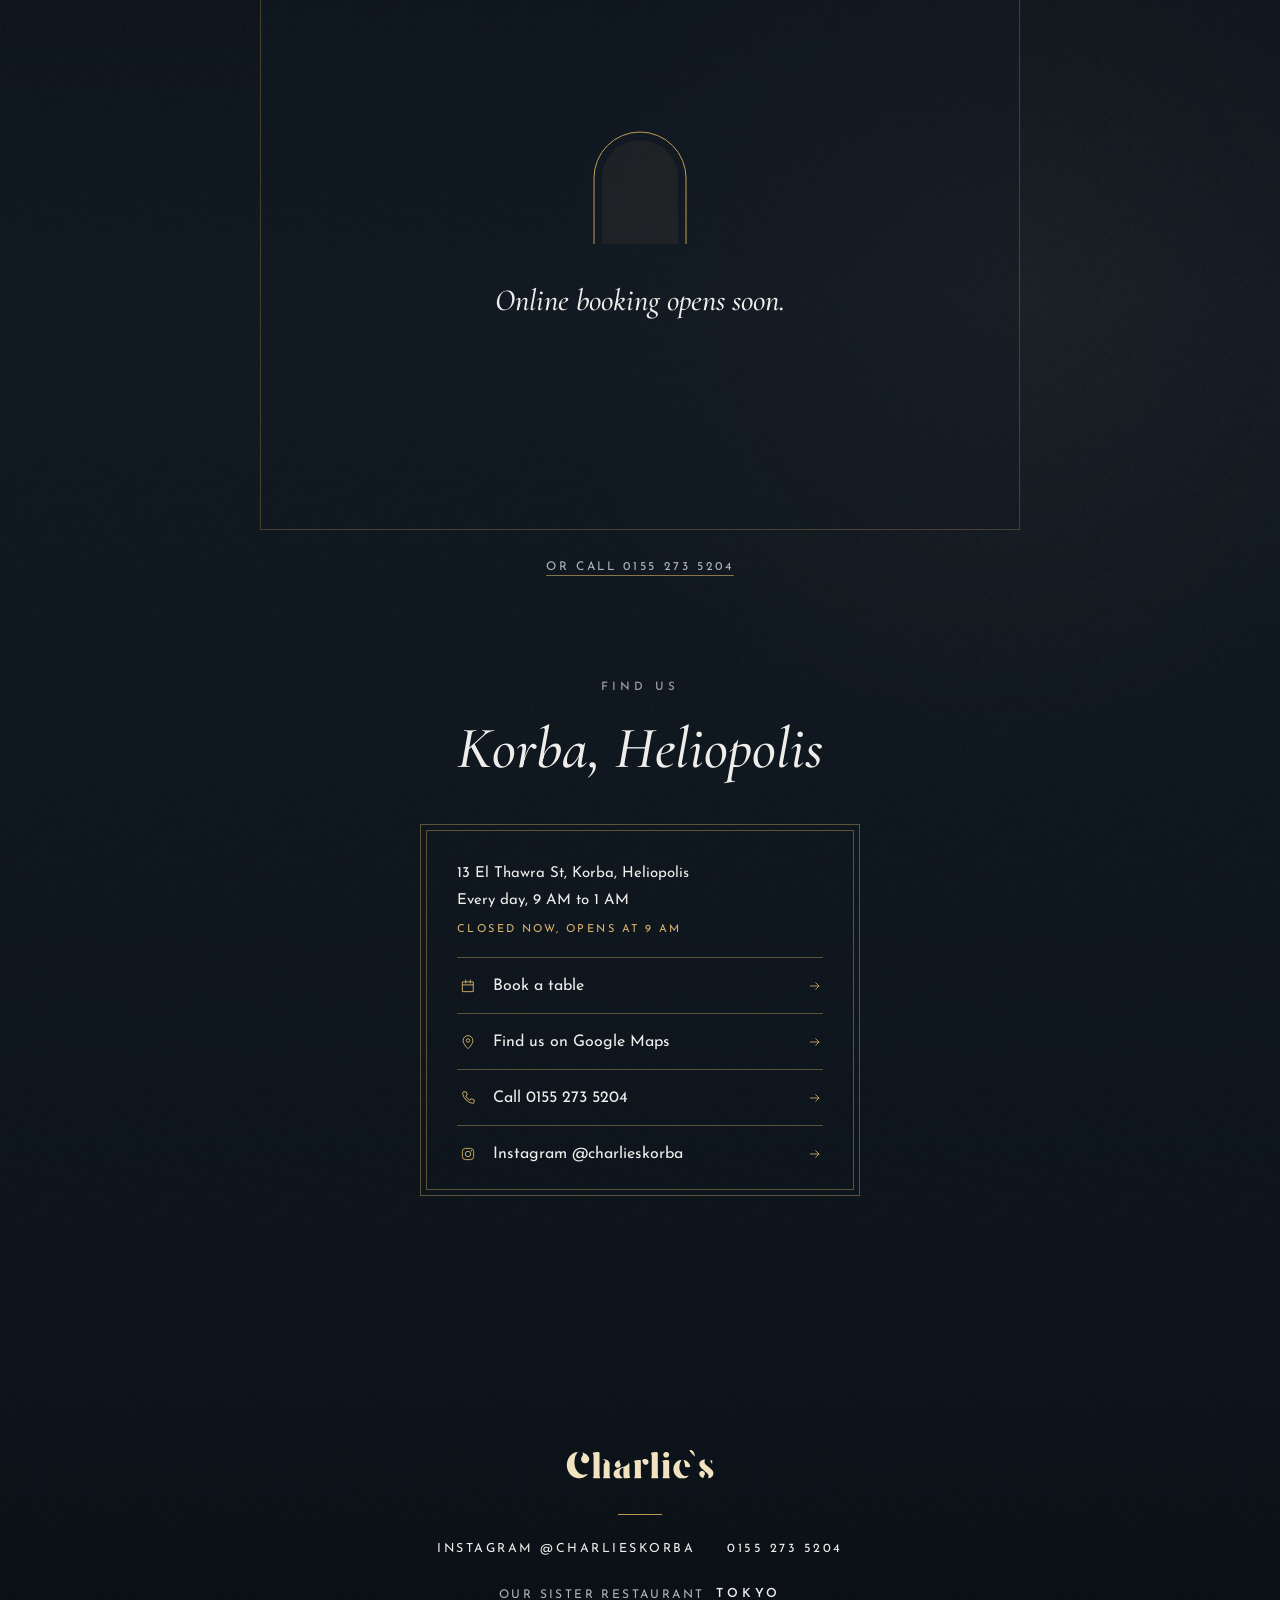
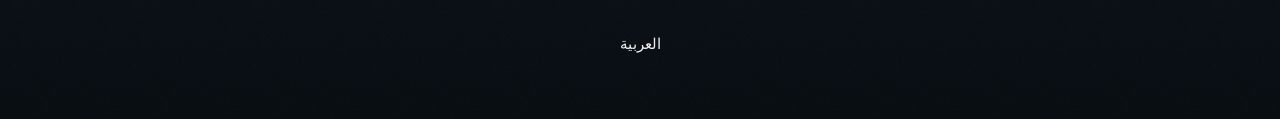
==== commit 60e6b386: "Framed contact card Co-Authored-By: Claude Opus 5.5 <noreply@anthropic.com> Claude-Session: https://" ====
--- a/index.html
+++ b/index.html
@@ -7,10 +7,10 @@
 <link rel="preload" href="fonts/cormorant-garamond-5d13e7.woff2" as="font" type="font/woff2" crossorigin>
 <link rel="preload" href="fonts/josefin-sans-3603c1.woff2" as="font" type="font/woff2" crossorigin>
 <style>html.fl body{opacity:0}body{transition:opacity .25s cubic-bezier(.23,1,.32,1)}</style><script>(function(d){var h=d.documentElement;h.classList.add("fl","js");var f=function(){h.classList.remove("fl")};setTimeout(f,1200);setTimeout(function(){if(!h.classList.contains("ready"))h.classList.remove("js")},3500);if(d.fonts&&d.fonts.load){Promise.all([d.fonts.load('300 16px "Josefin Sans"'),d.fonts.load('400 16px "Josefin Sans"'),d.fonts.load('600 16px "Josefin Sans"'),d.fonts.load('italic 500 16px "Cormorant Garamond"')]).then(f,f)}else f()})(document)</script>
-<link rel="stylesheet" href="fonts.css?v=15"><link rel="stylesheet" href="css/site.css?v=15"></head><body data-open="540" data-close="60" data-open-text="Open now, until 1 AM" data-closed-text="Closed now, opens at 9 AM">
+<link rel="stylesheet" href="fonts.css?v=16"><link rel="stylesheet" href="css/site.css?v=16"></head><body data-open="540" data-close="60" data-open-text="Open now, until 1 AM" data-closed-text="Closed now, opens at 9 AM">
 <a class="skip" href="#main">Skip to content</a>
 <header class="hdr hdr--over" id="top"><div class="hdr-in">
- <a class="brand" href="index.html" aria-label="Charlie&#x27;s, home"><img src="img/logo-cream.svg?v=15" alt="Charlie&#x27;s" width="185" height="40"></a>
+ <a class="brand" href="index.html" aria-label="Charlie&#x27;s, home"><img src="img/logo-cream.svg?v=16" alt="Charlie&#x27;s" width="185" height="40"></a>
  <nav class="nav" aria-label="Main"><a href="index.html#story">Our story</a><a href="menu.html">Menu</a><a href="index.html#garden">The garden</a><a class="nav-book" href="#reservation">Book your table</a></nav>
  <div class="hdr-r"><button class="lang js-ar" type="button" aria-label="Arabic version"><span lang="ar">العربية</span></button><a class="hbook" href="#reservation">Book</a>
  <button class="burger" type="button" aria-expanded="false" aria-controls="mnav" aria-label="Open menu"><i></i><i></i><i></i></button></div>
@@ -23,7 +23,7 @@
  <div class="hero-bg hero-ph" aria-hidden="true"><span class="hero-ph__tag"><svg viewBox="0 0 24 24" width="16" height="16"><path d="M4 7.5h3.2L9 5h6l1.8 2.5H20v11H4z M12 16.2a3.4 3.4 0 1 0 0-6.8 3.4 3.4 0 0 0 0 6.8z" fill="none" stroke="currentColor" stroke-width="1.1" stroke-linejoin="round"/></svg>Hero photograph, full screen</span></div>
  <div class="hero-shade" aria-hidden="true"></div>
  <div class="hero-in">
-  <h1 class="h-logo"><img src="img/logo-cream.svg?v=15" alt="Charlie&#x27;s" width="508" height="110"><span class="sr"> All-day dining in Korba, Heliopolis</span></h1>
+  <h1 class="h-logo"><img src="img/logo-cream.svg?v=16" alt="Charlie&#x27;s" width="508" height="110"><span class="sr"> All-day dining in Korba, Heliopolis</span></h1>
   <span class="h-rule" aria-hidden="true"></span>
   <p class="h-line">Inspired by an era of elegance and ease.</p>
   <a class="tlink" href="#reservation">Book a table</a>
@@ -71,12 +71,7 @@
  <div class="find">
   <p class="kick rv rv-l">Find us</p>
   <h2 class="big rv rv-l" style="--d:.08s">Korba, Heliopolis</h2>
-  <dl class="facts rv rv-l" style="--d:.16s">
-   <div><dt>Address</dt><dd>13 El Thawra St, Korba, Heliopolis, Cairo <a class="ul" href="https://www.google.com/maps/search/?api=1&query=Charlie%27s+Korba+13+El+Thawra+St+Heliopolis+Cairo" target="_blank" rel="noopener">Open in Maps</a></dd></div>
-   <div><dt>Hours</dt><dd>Every day, 9 AM to 1 AM<span class="js-status">Open every day, 9 AM to 1 AM</span></dd></div>
-   <div><dt>Phone</dt><dd><a class="ul" href="tel:+201552735204">0155 273 5204</a></dd></div>
-   <div><dt>Instagram</dt><dd><a class="ul" href="https://www.instagram.com/charlieskorba/" target="_blank" rel="noopener">@charlieskorba</a></dd></div>
-  </dl>
+  <div class="cc rv"><div class="cc__in"><p class="cc__meta">13 El Thawra St, Korba, Heliopolis</p><p class="cc__meta">Every day, 9 AM to 1 AM</p><span class="js-status">Open every day, 9 AM to 1 AM</span><div class="cc__rows"><a class="cc__row" href="#resv-h"><span class="cc__ic"><svg viewBox="0 0 24 24" width="18" height="18" aria-hidden="true"><path d="M5 6.5h14v13H5zM5 10.5h14M9 4v4M15 4v4" fill="none" stroke="currentColor" stroke-width="1.2" stroke-linejoin="round" stroke-linecap="round"/></svg></span><span class="cc__t">Book a table</span><svg class="cc__arr" viewBox="0 0 24 24" width="16" height="16" aria-hidden="true"><path d="M5 12h13M13 7l5 5-5 5" fill="none" stroke="currentColor" stroke-width="1.2" stroke-linecap="round" stroke-linejoin="round"/></svg></a><a class="cc__row" href="https://www.google.com/maps/search/?api=1&query=Charlie%27s+Korba+13+El+Thawra+St+Heliopolis+Cairo" target="_blank" rel="noopener"><span class="cc__ic"><svg viewBox="0 0 24 24" width="18" height="18" aria-hidden="true"><path d="M12 21s-6.5-6.1-6.5-11a6.5 6.5 0 0 1 13 0c0 4.9-6.5 11-6.5 11z" fill="none" stroke="currentColor" stroke-width="1.2" stroke-linejoin="round"/><circle cx="12" cy="10" r="2.3" fill="none" stroke="currentColor" stroke-width="1.2"/></svg></span><span class="cc__t">Find us on Google Maps</span><svg class="cc__arr" viewBox="0 0 24 24" width="16" height="16" aria-hidden="true"><path d="M5 12h13M13 7l5 5-5 5" fill="none" stroke="currentColor" stroke-width="1.2" stroke-linecap="round" stroke-linejoin="round"/></svg></a><a class="cc__row" href="tel:+201552735204"><span class="cc__ic"><svg viewBox="0 0 24 24" width="18" height="18" aria-hidden="true"><path d="M6.6 3.8h3l1.4 4-2 1.4a11 11 0 0 0 5.8 5.8l1.4-2 4 1.4v3a1.8 1.8 0 0 1-1.9 1.8A16.4 16.4 0 0 1 4.8 5.7a1.8 1.8 0 0 1 1.8-1.9z" fill="none" stroke="currentColor" stroke-width="1.2" stroke-linejoin="round"/></svg></span><span class="cc__t">Call 0155 273 5204</span><svg class="cc__arr" viewBox="0 0 24 24" width="16" height="16" aria-hidden="true"><path d="M5 12h13M13 7l5 5-5 5" fill="none" stroke="currentColor" stroke-width="1.2" stroke-linecap="round" stroke-linejoin="round"/></svg></a><a class="cc__row" href="https://www.instagram.com/charlieskorba/" target="_blank" rel="noopener"><span class="cc__ic"><svg viewBox="0 0 24 24" width="18" height="18" aria-hidden="true"><rect x="4.5" y="4.5" width="15" height="15" rx="4.2" fill="none" stroke="currentColor" stroke-width="1.2"/><circle cx="12" cy="12" r="3.6" fill="none" stroke="currentColor" stroke-width="1.2"/><circle cx="16.4" cy="7.6" r=".9" fill="currentColor"/></svg></span><span class="cc__t">Instagram @charlieskorba</span><svg class="cc__arr" viewBox="0 0 24 24" width="16" height="16" aria-hidden="true"><path d="M5 12h13M13 7l5 5-5 5" fill="none" stroke="currentColor" stroke-width="1.2" stroke-linecap="round" stroke-linejoin="round"/></svg></a></div></div></div>
  </div>
  <div class="slot">
   <h2 class="big rv rv-r" id="resv-h">Book your table</h2>
@@ -93,12 +88,12 @@
 </div></section>
 </main>
 <footer class="ftr"><div class="ftr-in">
- <a class="ftr-logo" href="index.html" aria-label="Charlie&#x27;s, home"><img src="img/logo-cream.svg?v=15" alt="Charlie&#x27;s" width="508" height="110" loading="lazy" decoding="async"></a>
+ <a class="ftr-logo" href="index.html" aria-label="Charlie&#x27;s, home"><img src="img/logo-cream.svg?v=16" alt="Charlie&#x27;s" width="508" height="110" loading="lazy" decoding="async"></a>
  <span class="rule" aria-hidden="true"></span>
  <p class="ftr-links"><a class="ft" href="https://www.instagram.com/charlieskorba/" target="_blank" rel="noopener">Instagram @charlieskorba</a><a class="ft" href="tel:+201552735204">0155 273 5204</a></p>
  <p class="ftr-sis">Our sister restaurant <a class="ft sis" href="https://ahmedfakhr1.github.io/tokyo-preview/" target="_blank" rel="noopener">Tokyo</a></p>
  <button class="lang js-ar" type="button" aria-label="Arabic version"><span lang="ar">العربية</span></button>
 </div></footer>
 <div class="toast" role="status" aria-live="polite">Arabic version coming soon.</div>
-<script src="js/app.js?v=15" defer></script>
+<script src="js/app.js?v=16" defer></script>
 </body></html>
--- a/css/site.css
+++ b/css/site.css
@@ -413,3 +413,18 @@
   linear-gradient(180deg, rgba(10, 16, 23, .5) 0%, rgba(10, 16, 23, .12) 26%, rgba(10, 16, 23, .2) 58%, rgba(17, 25, 34, .86) 88%, #111922 100%),
   radial-gradient(ellipse 58% 40% at 50% 46%, rgba(7, 11, 16, .5), rgba(7, 11, 16, 0) 72%); }
 @media (max-width: 760px) { .hero-ph__tag { left: 50%; right: auto; transform: translateX(-50%); white-space: nowrap; } }
+
+/* ---------- contact card: double hairline frame, one row per action ---------- */
+.cc { --line: rgba(201, 164, 98, .42); --hi: var(--brass-lt); position: relative; width: min(100%, 440px); padding: 5px; border: 1px solid var(--line); text-align: left; }
+.cc__in { border: 1px solid var(--line); padding: clamp(22px, 3vw, 30px) clamp(20px, 3vw, 30px) 8px; }
+.cc__meta { font: 400 15px/1.7 var(--f); color: var(--ivory); margin: 0; }
+.cc__meta + .cc__meta { margin-top: 2px; }
+.cc .js-status, .cc .status { display: block; margin: 6px 0 0; font: 500 11px/1.8 var(--f); letter-spacing: .22em; text-transform: uppercase; color: var(--hi); }
+.cc__rows { margin-top: 18px; }
+.cc__row { display: flex; align-items: center; gap: 14px; min-height: 56px; border-top: 1px solid var(--line); font: 400 16px/1.3 var(--f); color: var(--ivory); text-decoration: none; }
+.cc__ic { display: grid; place-items: center; width: 22px; color: var(--hi); flex: none; }
+.cc__t { flex: 1; }
+.cc__arr { flex: none; color: var(--hi); transition: transform .5s var(--ease); }
+.cc__row:focus-visible { outline: 1px solid var(--hi); outline-offset: 2px; }
+@media (hover: hover) and (pointer: fine) { .cc__row:hover .cc__arr { transform: translateX(5px); } .cc__row:hover .cc__t { color: var(--hi); } }
+.find .cc { margin: clamp(28px, 3.4vw, 44px) auto 0; }
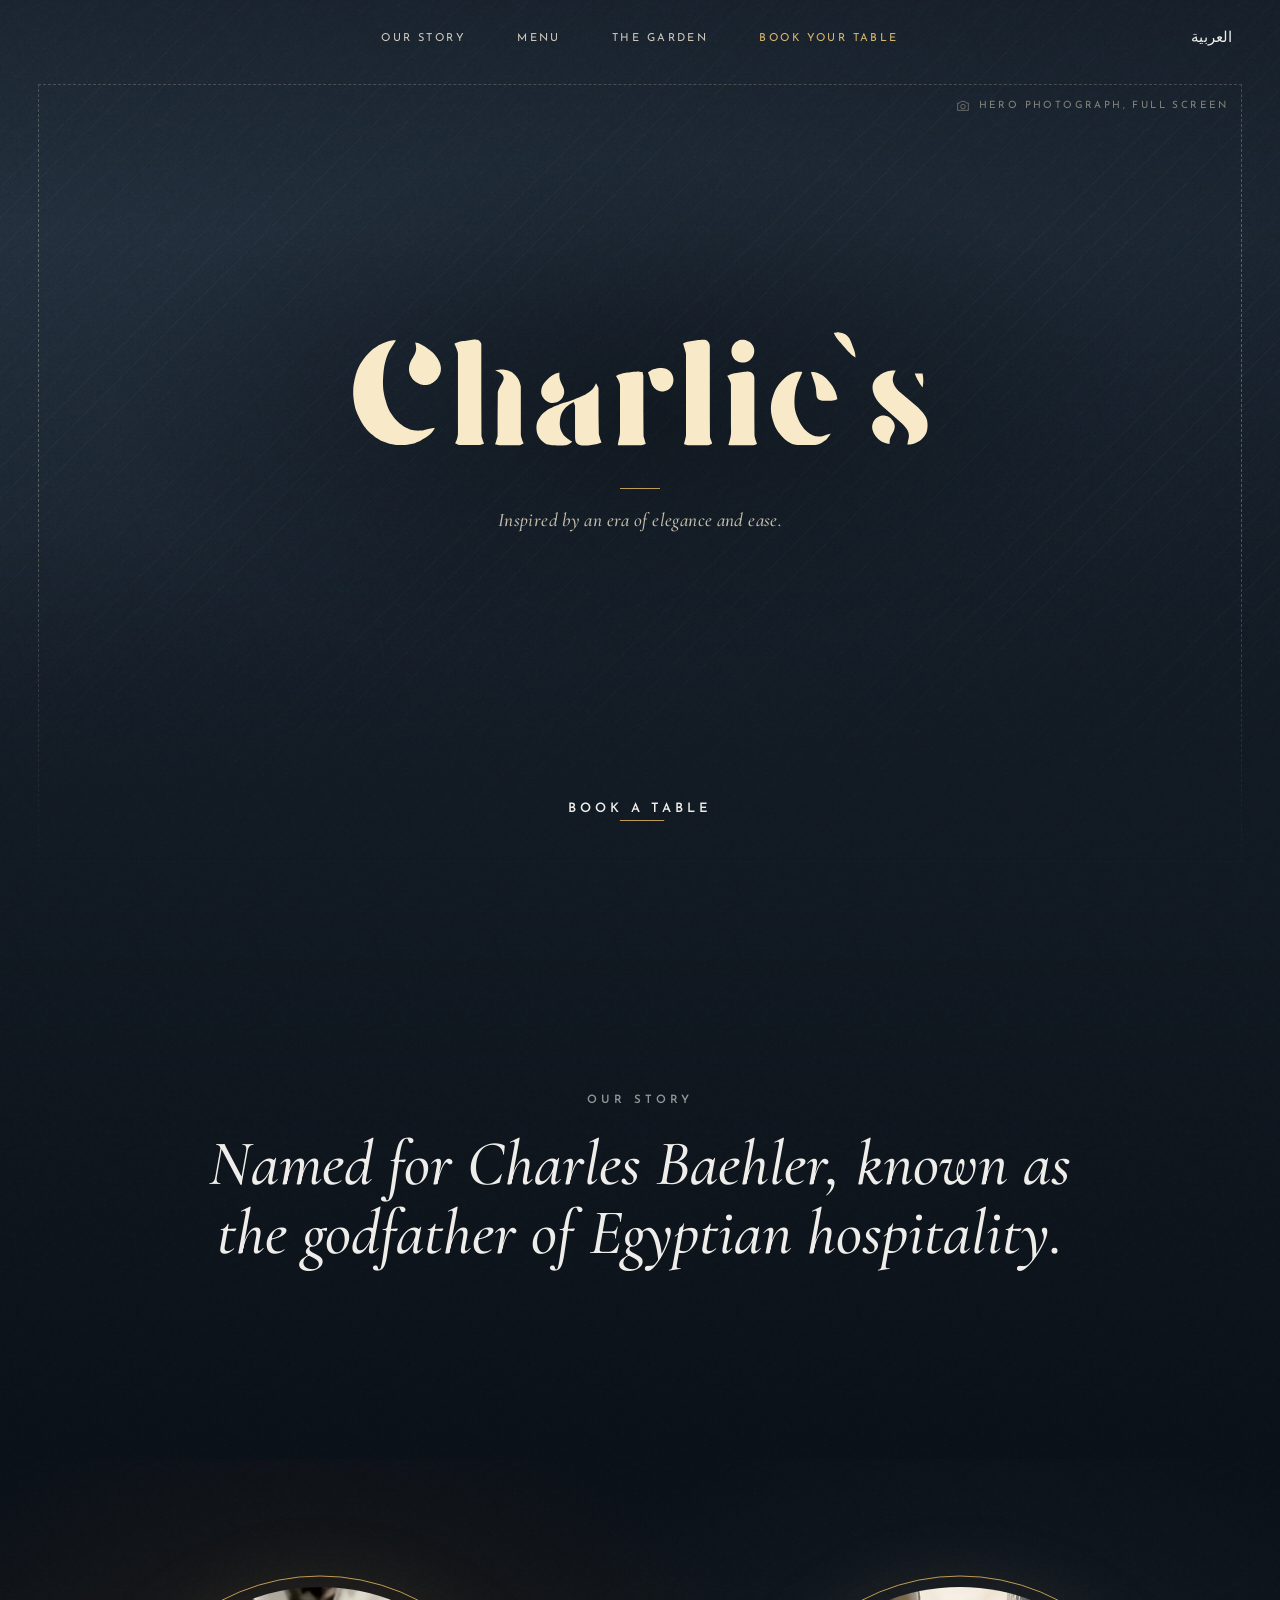
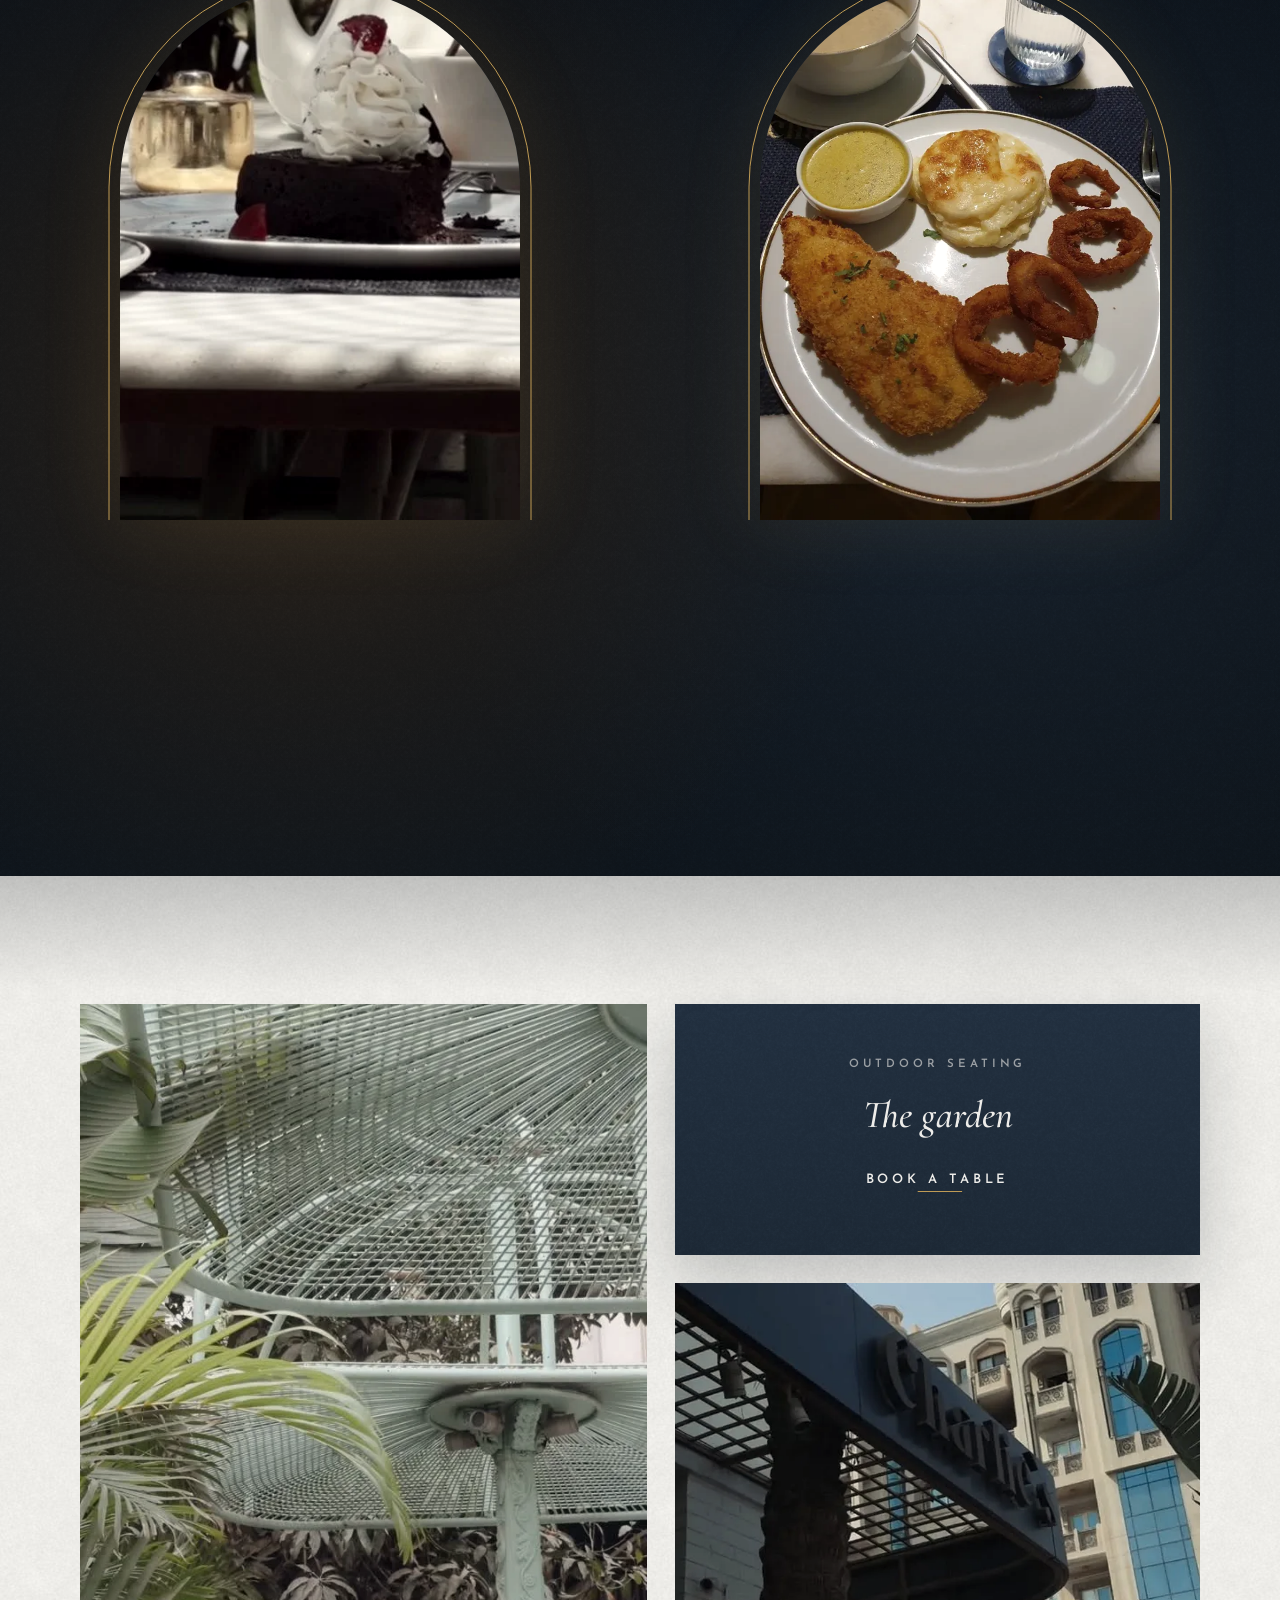
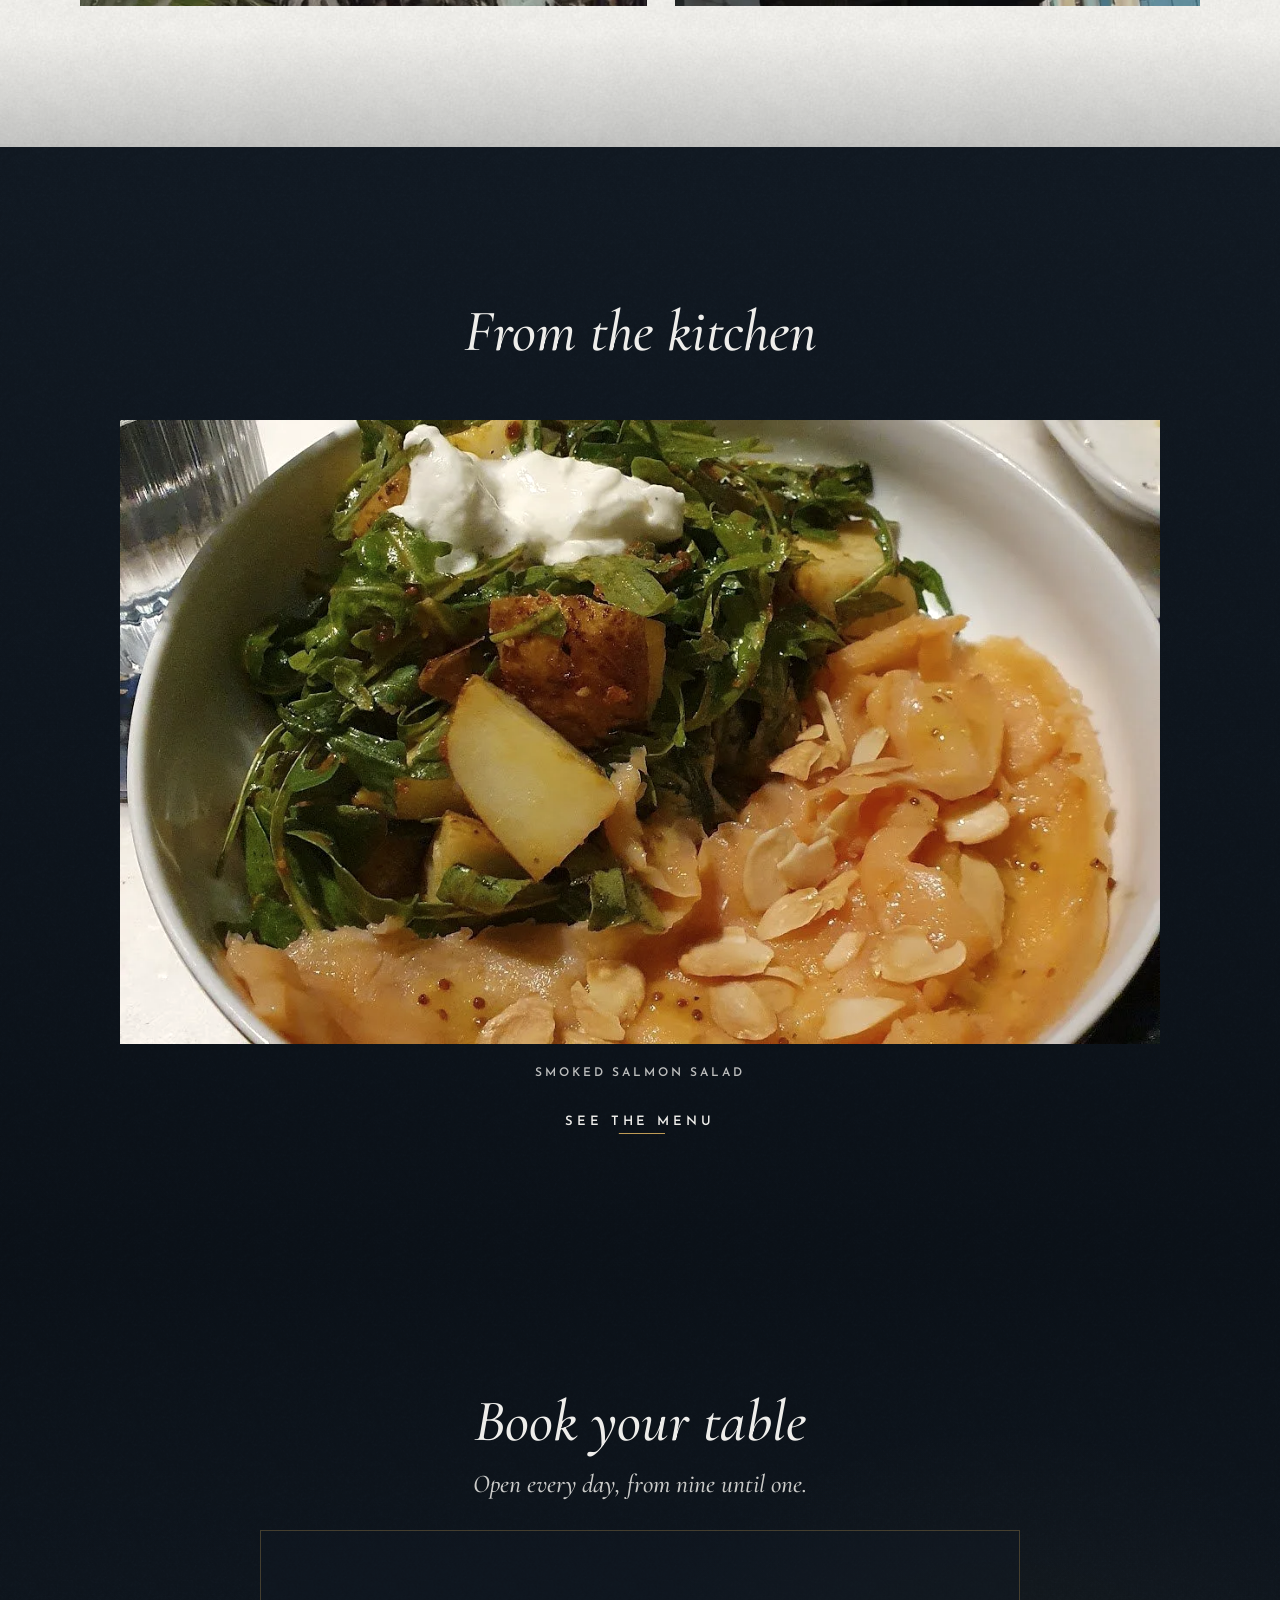
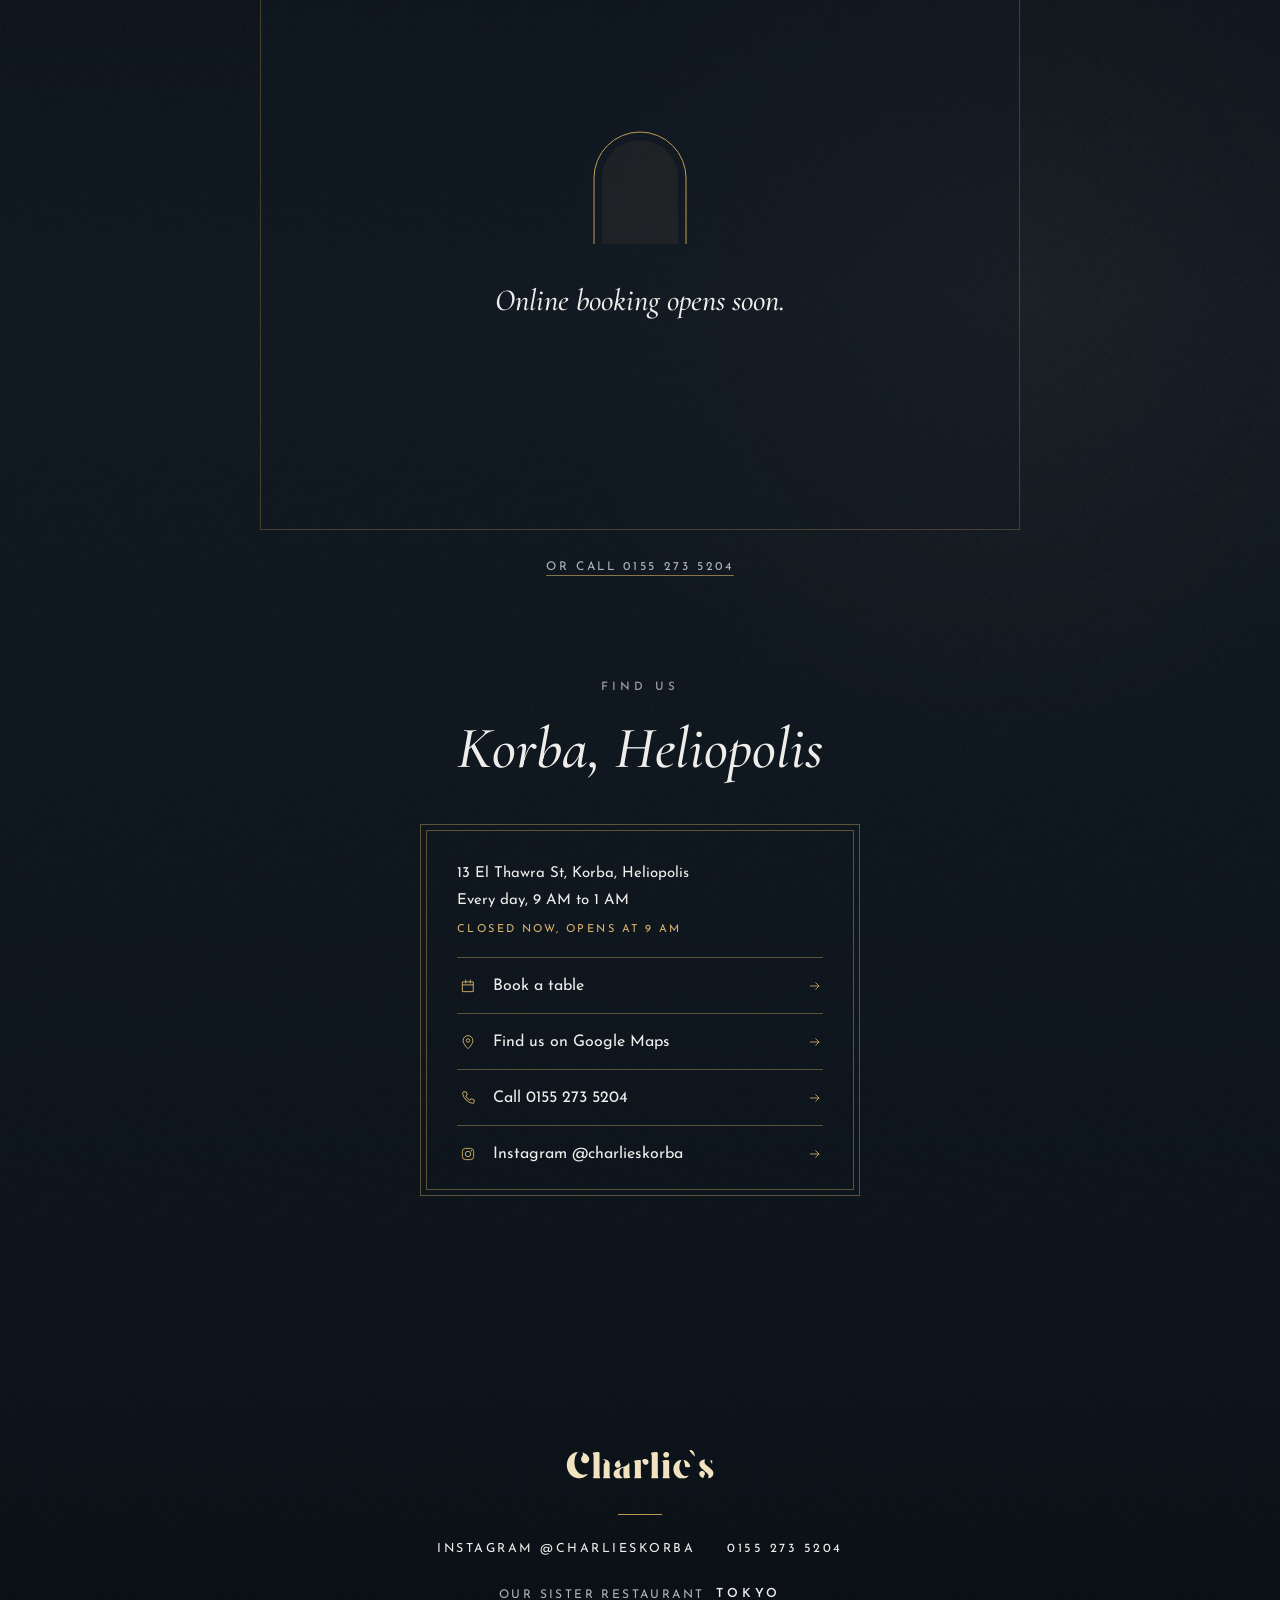
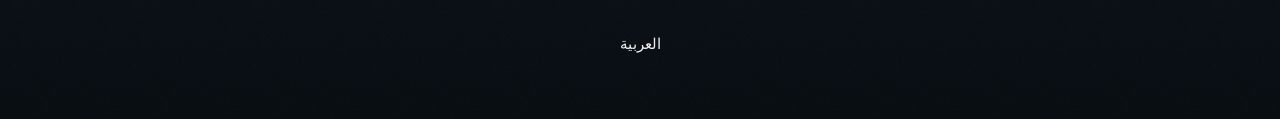
==== commit 9aac7633: "Light glass bar over the garden Co-Authored-By: Claude Opus 5.5 <noreply@anthropic.com> Claude-Sessi" ====
--- a/index.html
+++ b/index.html
@@ -7,10 +7,10 @@
 <link rel="preload" href="fonts/cormorant-garamond-5d13e7.woff2" as="font" type="font/woff2" crossorigin>
 <link rel="preload" href="fonts/josefin-sans-3603c1.woff2" as="font" type="font/woff2" crossorigin>
 <style>html.fl body{opacity:0}body{transition:opacity .25s cubic-bezier(.23,1,.32,1)}</style><script>(function(d){var h=d.documentElement;h.classList.add("fl","js");var f=function(){h.classList.remove("fl")};setTimeout(f,1200);setTimeout(function(){if(!h.classList.contains("ready"))h.classList.remove("js")},3500);if(d.fonts&&d.fonts.load){Promise.all([d.fonts.load('300 16px "Josefin Sans"'),d.fonts.load('400 16px "Josefin Sans"'),d.fonts.load('600 16px "Josefin Sans"'),d.fonts.load('italic 500 16px "Cormorant Garamond"')]).then(f,f)}else f()})(document)</script>
-<link rel="stylesheet" href="fonts.css?v=16"><link rel="stylesheet" href="css/site.css?v=16"></head><body data-open="540" data-close="60" data-open-text="Open now, until 1 AM" data-closed-text="Closed now, opens at 9 AM">
+<link rel="stylesheet" href="fonts.css?v=17"><link rel="stylesheet" href="css/site.css?v=17"></head><body data-open="540" data-close="60" data-open-text="Open now, until 1 AM" data-closed-text="Closed now, opens at 9 AM">
 <a class="skip" href="#main">Skip to content</a>
 <header class="hdr hdr--over" id="top"><div class="hdr-in">
- <a class="brand" href="index.html" aria-label="Charlie&#x27;s, home"><img src="img/logo-cream.svg?v=16" alt="Charlie&#x27;s" width="185" height="40"></a>
+ <a class="brand" href="index.html" aria-label="Charlie&#x27;s, home"><img src="img/logo-cream.svg?v=17" alt="Charlie&#x27;s" width="185" height="40"></a>
  <nav class="nav" aria-label="Main"><a href="index.html#story">Our story</a><a href="menu.html">Menu</a><a href="index.html#garden">The garden</a><a class="nav-book" href="#reservation">Book your table</a></nav>
  <div class="hdr-r"><button class="lang js-ar" type="button" aria-label="Arabic version"><span lang="ar">العربية</span></button><a class="hbook" href="#reservation">Book</a>
  <button class="burger" type="button" aria-expanded="false" aria-controls="mnav" aria-label="Open menu"><i></i><i></i><i></i></button></div>
@@ -23,7 +23,7 @@
  <div class="hero-bg hero-ph" aria-hidden="true"><span class="hero-ph__tag"><svg viewBox="0 0 24 24" width="16" height="16"><path d="M4 7.5h3.2L9 5h6l1.8 2.5H20v11H4z M12 16.2a3.4 3.4 0 1 0 0-6.8 3.4 3.4 0 0 0 0 6.8z" fill="none" stroke="currentColor" stroke-width="1.1" stroke-linejoin="round"/></svg>Hero photograph, full screen</span></div>
  <div class="hero-shade" aria-hidden="true"></div>
  <div class="hero-in">
-  <h1 class="h-logo"><img src="img/logo-cream.svg?v=16" alt="Charlie&#x27;s" width="508" height="110"><span class="sr"> All-day dining in Korba, Heliopolis</span></h1>
+  <h1 class="h-logo"><img src="img/logo-cream.svg?v=17" alt="Charlie&#x27;s" width="508" height="110"><span class="sr"> All-day dining in Korba, Heliopolis</span></h1>
   <span class="h-rule" aria-hidden="true"></span>
   <p class="h-line">Inspired by an era of elegance and ease.</p>
   <a class="tlink" href="#reservation">Book a table</a>
@@ -88,12 +88,12 @@
 </div></section>
 </main>
 <footer class="ftr"><div class="ftr-in">
- <a class="ftr-logo" href="index.html" aria-label="Charlie&#x27;s, home"><img src="img/logo-cream.svg?v=16" alt="Charlie&#x27;s" width="508" height="110" loading="lazy" decoding="async"></a>
+ <a class="ftr-logo" href="index.html" aria-label="Charlie&#x27;s, home"><img src="img/logo-cream.svg?v=17" alt="Charlie&#x27;s" width="508" height="110" loading="lazy" decoding="async"></a>
  <span class="rule" aria-hidden="true"></span>
  <p class="ftr-links"><a class="ft" href="https://www.instagram.com/charlieskorba/" target="_blank" rel="noopener">Instagram @charlieskorba</a><a class="ft" href="tel:+201552735204">0155 273 5204</a></p>
  <p class="ftr-sis">Our sister restaurant <a class="ft sis" href="https://ahmedfakhr1.github.io/tokyo-preview/" target="_blank" rel="noopener">Tokyo</a></p>
  <button class="lang js-ar" type="button" aria-label="Arabic version"><span lang="ar">العربية</span></button>
 </div></footer>
 <div class="toast" role="status" aria-live="polite">Arabic version coming soon.</div>
-<script src="js/app.js?v=16" defer></script>
+<script src="js/app.js?v=17" defer></script>
 </body></html>
--- a/css/site.css
+++ b/css/site.css
@@ -428,3 +428,11 @@
 .cc__row:focus-visible { outline: 1px solid var(--hi); outline-offset: 2px; }
 @media (hover: hover) and (pointer: fine) { .cc__row:hover .cc__arr { transform: translateX(5px); } .cc__row:hover .cc__t { color: var(--hi); } }
 .find .cc { margin: clamp(28px, 3.4vw, 44px) auto 0; }
+
+/* ---------- light glass over the ivory garden ---------- */
+.nav a, .lang, .hbook, .burger i, .brand img { transition: color .45s var(--ease), background-color .45s var(--ease), filter .45s var(--ease), opacity .6s var(--ease); }
+.hdr.is-glass.on-light:not(.menu-open) { background: rgba(244, 238, 226, .74); }
+.hdr.is-glass.on-light:not(.menu-open) .nav a, .hdr.is-glass.on-light:not(.menu-open) .lang { color: #16212d; }
+.hdr.is-glass.on-light:not(.menu-open) .nav a.nav-book, .hdr.is-glass.on-light:not(.menu-open) .hbook { color: #84632a; }
+.hdr.is-glass.on-light:not(.menu-open) .burger i { background: #16212d; }
+.hdr.is-glass.on-light:not(.menu-open) .brand img { filter: brightness(0) invert(13%) sepia(20%) saturate(900%) hue-rotate(175deg); }
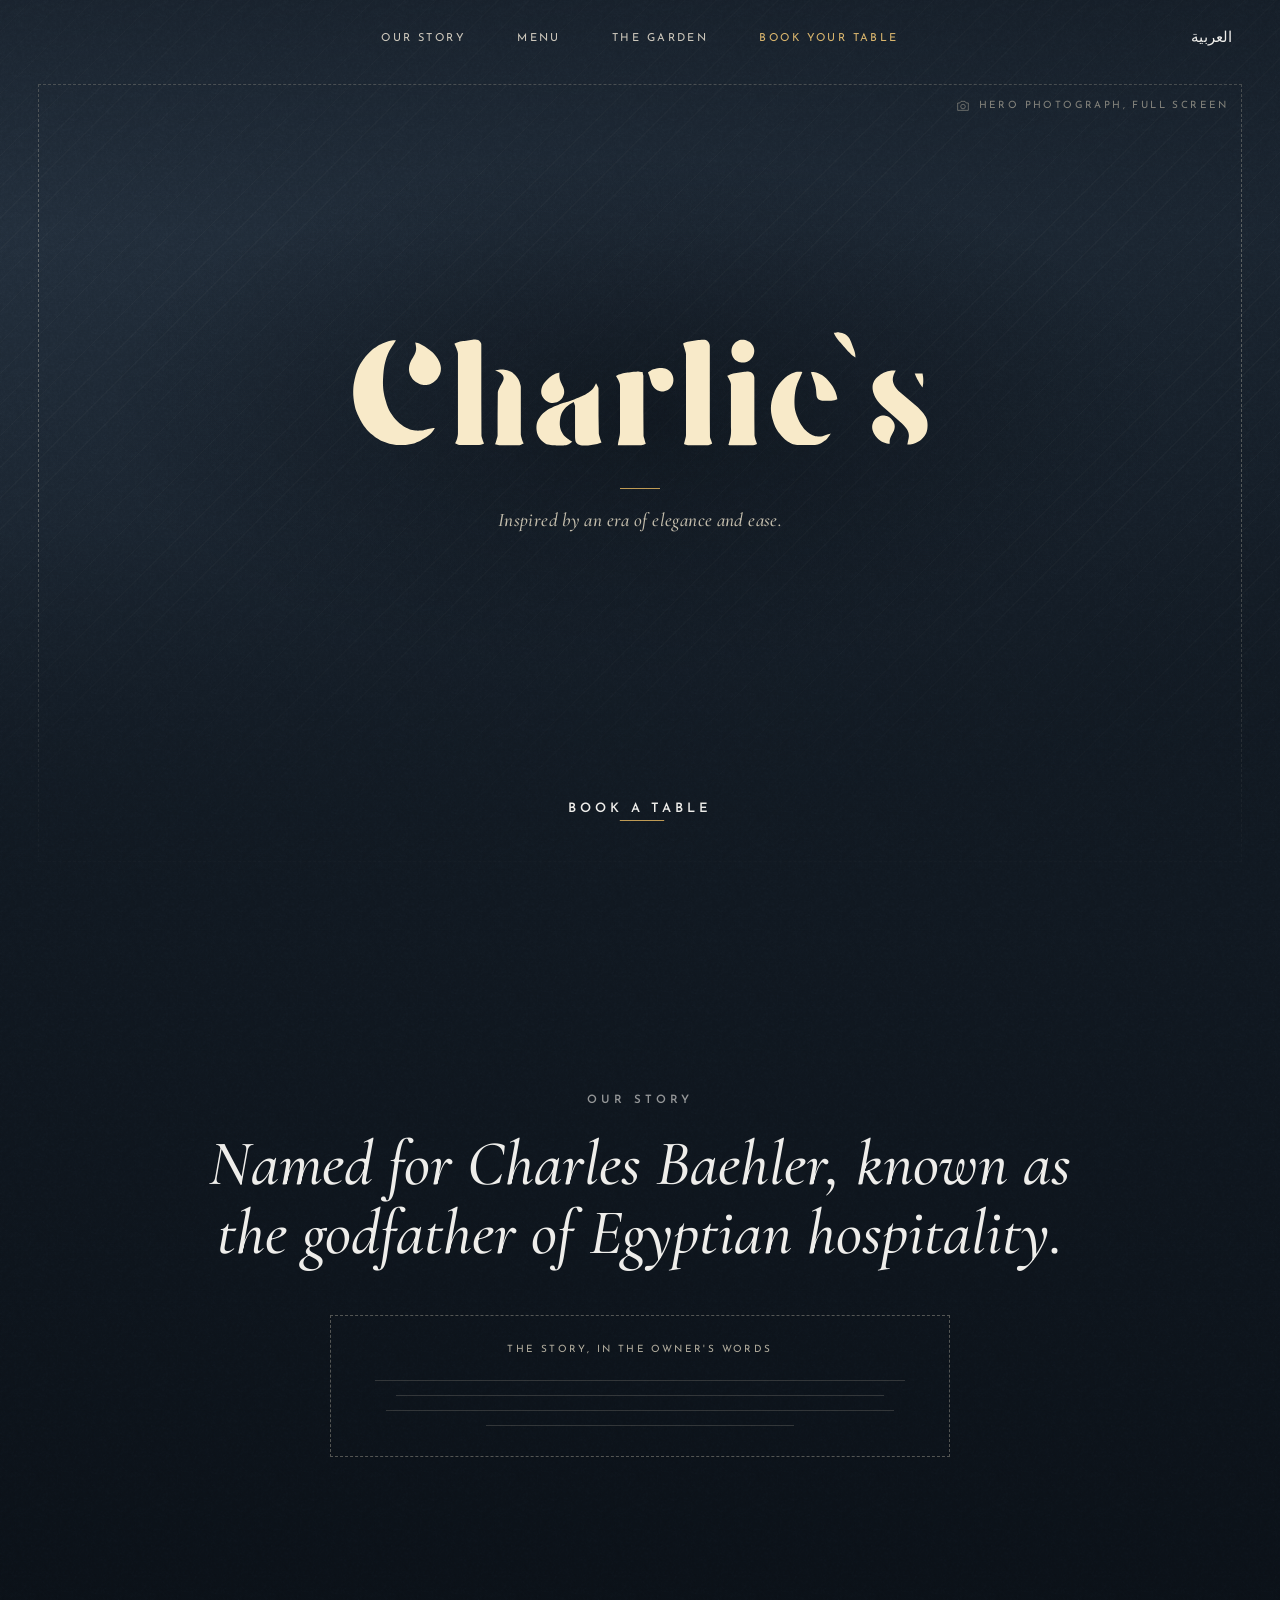
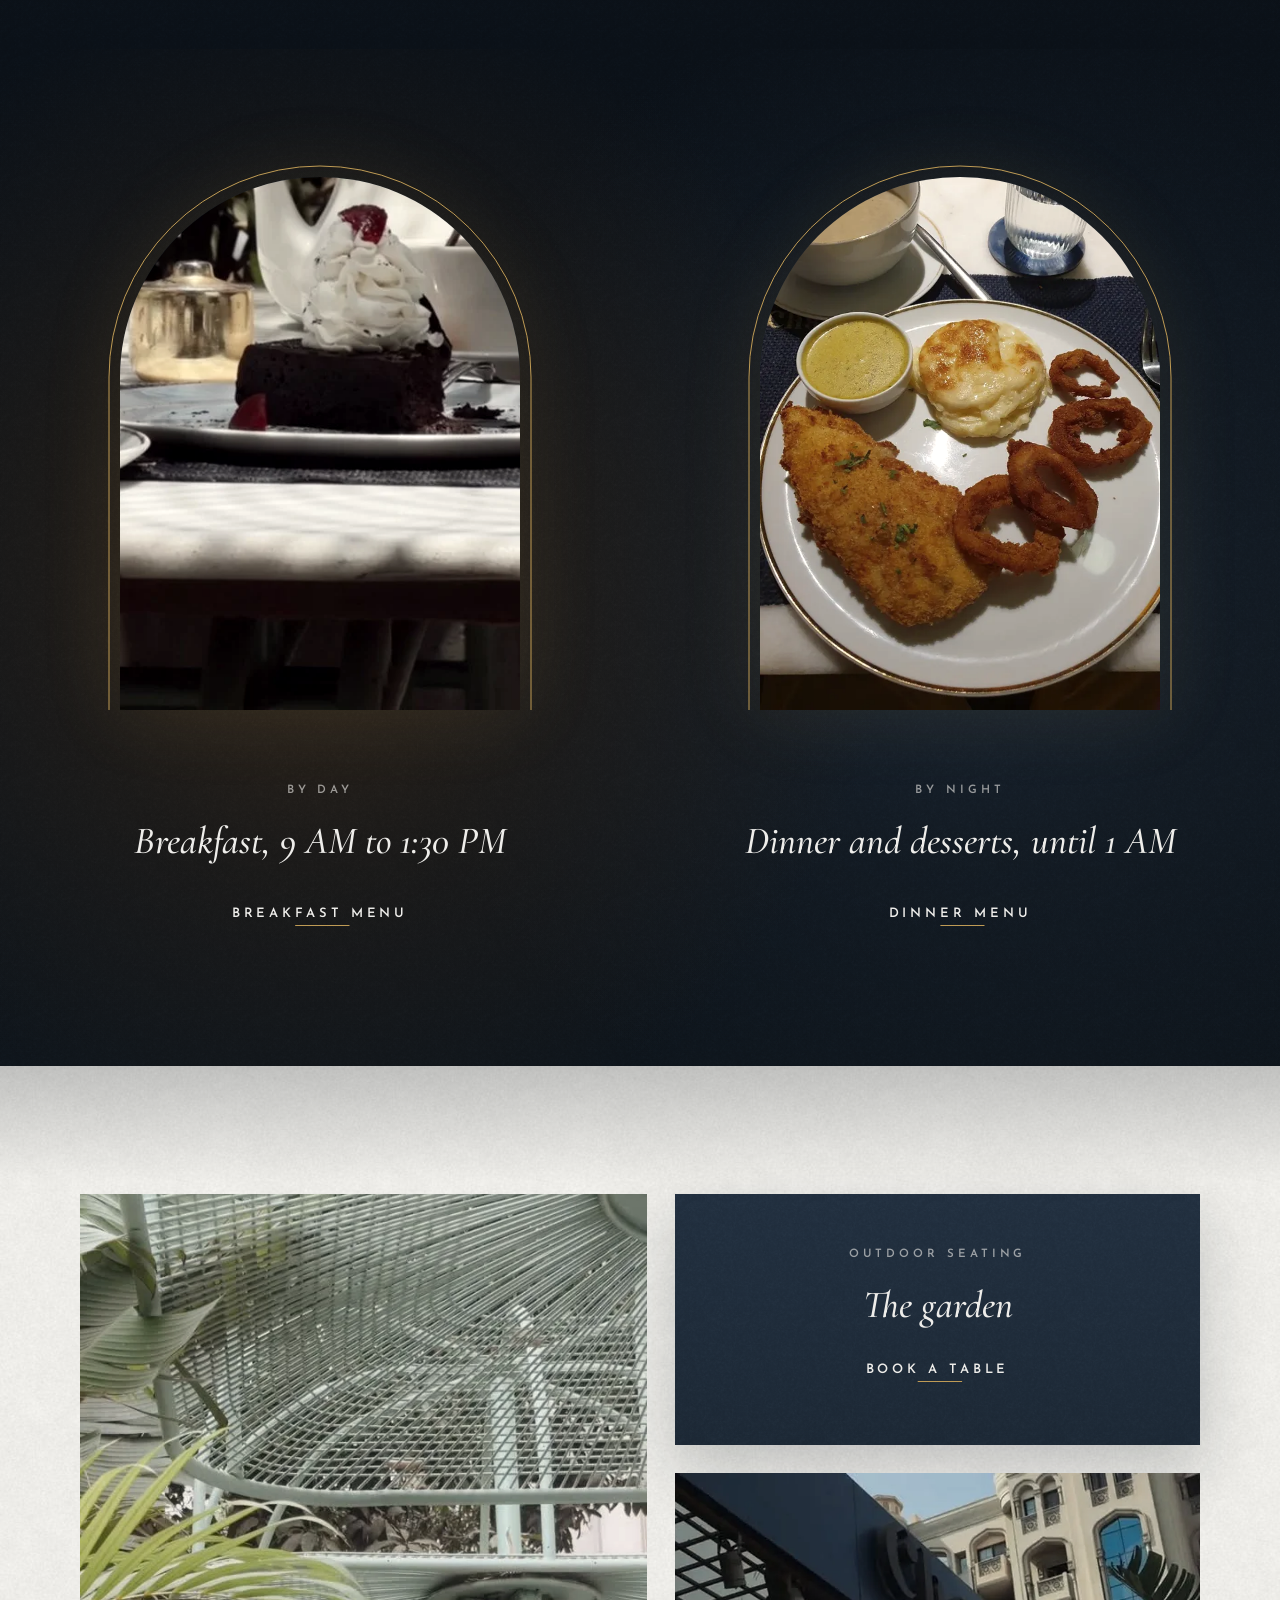
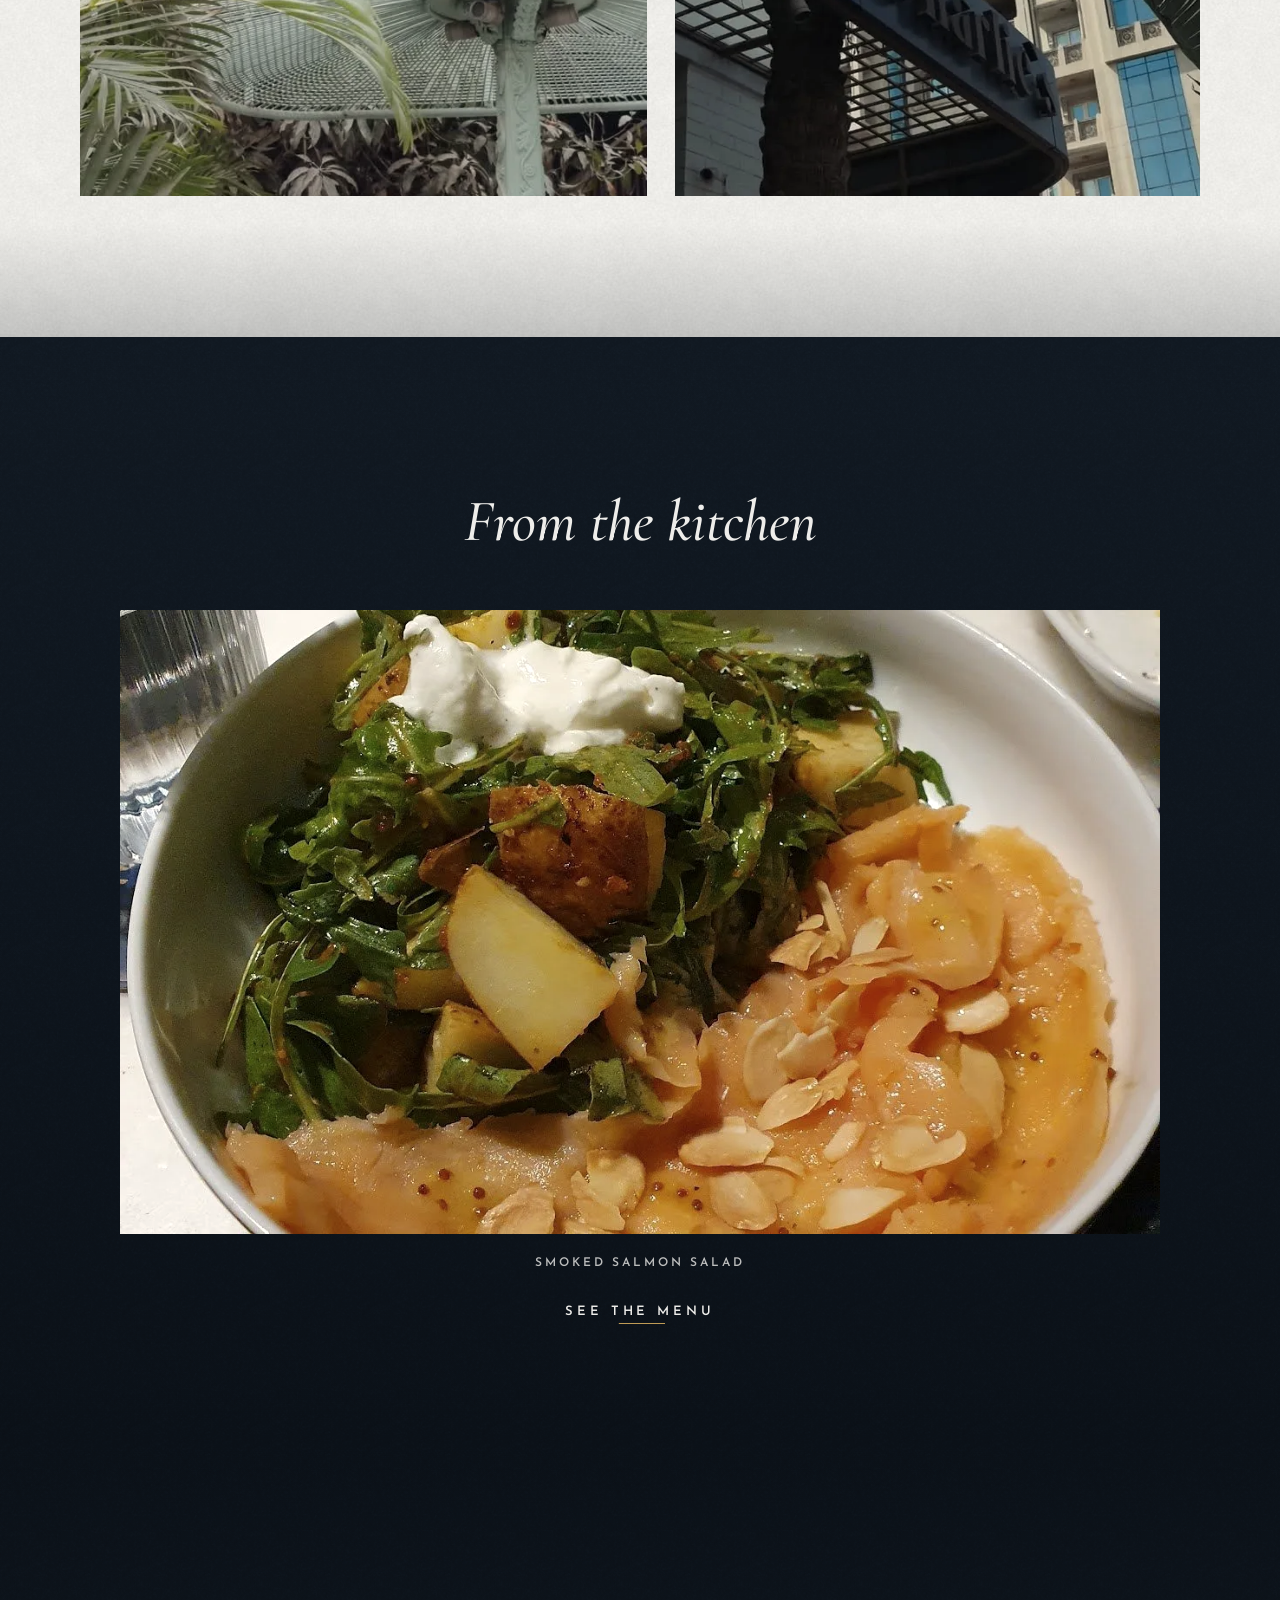
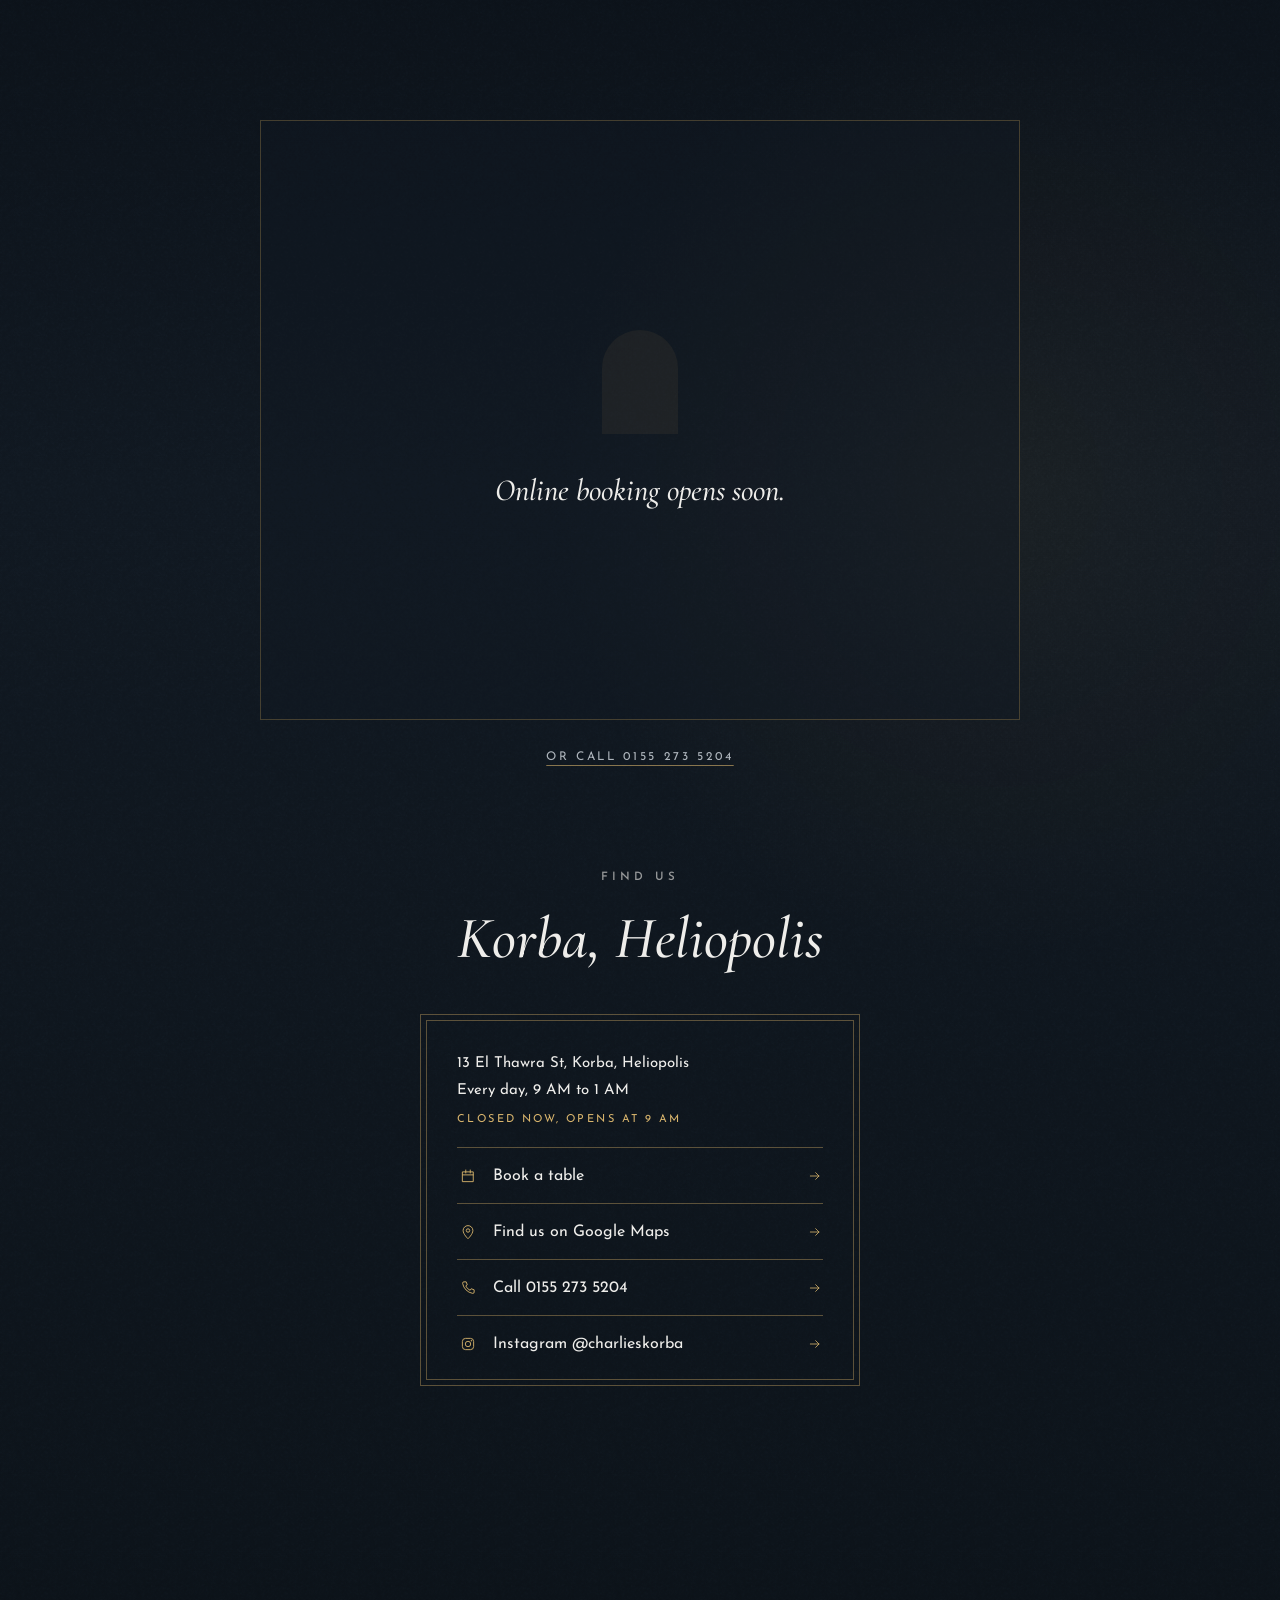
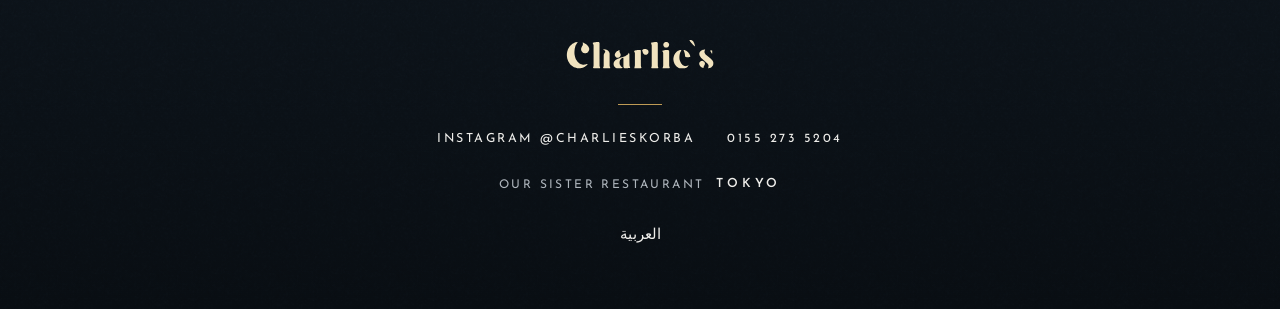
==== commit 3eff3623: "Room for the owner's story Co-Authored-By: Claude Opus 5.5 <noreply@anthropic.com> Claude-Session: h" ====
--- a/index.html
+++ b/index.html
@@ -7,10 +7,10 @@
 <link rel="preload" href="fonts/cormorant-garamond-5d13e7.woff2" as="font" type="font/woff2" crossorigin>
 <link rel="preload" href="fonts/josefin-sans-3603c1.woff2" as="font" type="font/woff2" crossorigin>
 <style>html.fl body{opacity:0}body{transition:opacity .25s cubic-bezier(.23,1,.32,1)}</style><script>(function(d){var h=d.documentElement;h.classList.add("fl","js");var f=function(){h.classList.remove("fl")};setTimeout(f,1200);setTimeout(function(){if(!h.classList.contains("ready"))h.classList.remove("js")},3500);if(d.fonts&&d.fonts.load){Promise.all([d.fonts.load('300 16px "Josefin Sans"'),d.fonts.load('400 16px "Josefin Sans"'),d.fonts.load('600 16px "Josefin Sans"'),d.fonts.load('italic 500 16px "Cormorant Garamond"')]).then(f,f)}else f()})(document)</script>
-<link rel="stylesheet" href="fonts.css?v=17"><link rel="stylesheet" href="css/site.css?v=17"></head><body data-open="540" data-close="60" data-open-text="Open now, until 1 AM" data-closed-text="Closed now, opens at 9 AM">
+<link rel="stylesheet" href="fonts.css?v=18"><link rel="stylesheet" href="css/site.css?v=18"></head><body data-open="540" data-close="60" data-open-text="Open now, until 1 AM" data-closed-text="Closed now, opens at 9 AM">
 <a class="skip" href="#main">Skip to content</a>
 <header class="hdr hdr--over" id="top"><div class="hdr-in">
- <a class="brand" href="index.html" aria-label="Charlie&#x27;s, home"><img src="img/logo-cream.svg?v=17" alt="Charlie&#x27;s" width="185" height="40"></a>
+ <a class="brand" href="index.html" aria-label="Charlie&#x27;s, home"><img src="img/logo-cream.svg?v=18" alt="Charlie&#x27;s" width="185" height="40"></a>
  <nav class="nav" aria-label="Main"><a href="index.html#story">Our story</a><a href="menu.html">Menu</a><a href="index.html#garden">The garden</a><a class="nav-book" href="#reservation">Book your table</a></nav>
  <div class="hdr-r"><button class="lang js-ar" type="button" aria-label="Arabic version"><span lang="ar">العربية</span></button><a class="hbook" href="#reservation">Book</a>
  <button class="burger" type="button" aria-expanded="false" aria-controls="mnav" aria-label="Open menu"><i></i><i></i><i></i></button></div>
@@ -23,7 +23,7 @@
  <div class="hero-bg hero-ph" aria-hidden="true"><span class="hero-ph__tag"><svg viewBox="0 0 24 24" width="16" height="16"><path d="M4 7.5h3.2L9 5h6l1.8 2.5H20v11H4z M12 16.2a3.4 3.4 0 1 0 0-6.8 3.4 3.4 0 0 0 0 6.8z" fill="none" stroke="currentColor" stroke-width="1.1" stroke-linejoin="round"/></svg>Hero photograph, full screen</span></div>
  <div class="hero-shade" aria-hidden="true"></div>
  <div class="hero-in">
-  <h1 class="h-logo"><img src="img/logo-cream.svg?v=17" alt="Charlie&#x27;s" width="508" height="110"><span class="sr"> All-day dining in Korba, Heliopolis</span></h1>
+  <h1 class="h-logo"><img src="img/logo-cream.svg?v=18" alt="Charlie&#x27;s" width="508" height="110"><span class="sr"> All-day dining in Korba, Heliopolis</span></h1>
   <span class="h-rule" aria-hidden="true"></span>
   <p class="h-line">Inspired by an era of elegance and ease.</p>
   <a class="tlink" href="#reservation">Book a table</a>
@@ -31,7 +31,9 @@
 </section>
 
 <section class="name" id="story" aria-labelledby="name-h"><div class="wrap name-g">
- <div class="name-l"><p class="kick rv rv-l">Our story</p><h2 class="big rv rv-l" id="name-h" style="--d:.1s">Named for Charles Baehler, known as the godfather of Egyptian hospitality.</h2></div>
+ <div class="name-l"><p class="kick rv rv-l">Our story</p><h2 class="big rv rv-l" id="name-h" style="--d:.1s">Named for Charles Baehler, known as the godfather of Egyptian hospitality.</h2>
+  <!-- Story slot: replace this div with the owner's story as one or two short <p class="story-p"> paragraphs -->
+  <div class="story-slot rv" style="--d:.2s" aria-hidden="true"><span class="story-slot__tag">The story, in the owner&#x27;s words</span><i></i><i></i><i></i><i></i></div></div>
 </div></section>
 
 <section class="dn" id="daynight" aria-label="By day and by night">
@@ -88,12 +90,12 @@
 </div></section>
 </main>
 <footer class="ftr"><div class="ftr-in">
- <a class="ftr-logo" href="index.html" aria-label="Charlie&#x27;s, home"><img src="img/logo-cream.svg?v=17" alt="Charlie&#x27;s" width="508" height="110" loading="lazy" decoding="async"></a>
+ <a class="ftr-logo" href="index.html" aria-label="Charlie&#x27;s, home"><img src="img/logo-cream.svg?v=18" alt="Charlie&#x27;s" width="508" height="110" loading="lazy" decoding="async"></a>
  <span class="rule" aria-hidden="true"></span>
  <p class="ftr-links"><a class="ft" href="https://www.instagram.com/charlieskorba/" target="_blank" rel="noopener">Instagram @charlieskorba</a><a class="ft" href="tel:+201552735204">0155 273 5204</a></p>
  <p class="ftr-sis">Our sister restaurant <a class="ft sis" href="https://ahmedfakhr1.github.io/tokyo-preview/" target="_blank" rel="noopener">Tokyo</a></p>
  <button class="lang js-ar" type="button" aria-label="Arabic version"><span lang="ar">العربية</span></button>
 </div></footer>
 <div class="toast" role="status" aria-live="polite">Arabic version coming soon.</div>
-<script src="js/app.js?v=17" defer></script>
+<script src="js/app.js?v=18" defer></script>
 </body></html>
--- a/css/site.css
+++ b/css/site.css
@@ -436,3 +436,10 @@
 .hdr.is-glass.on-light:not(.menu-open) .nav a.nav-book, .hdr.is-glass.on-light:not(.menu-open) .hbook { color: #84632a; }
 .hdr.is-glass.on-light:not(.menu-open) .burger i { background: #16212d; }
 .hdr.is-glass.on-light:not(.menu-open) .brand img { filter: brightness(0) invert(13%) sepia(20%) saturate(900%) hue-rotate(175deg); }
+
+/* ---------- story slot, until the owner sends the story ---------- */
+.story-slot { position: relative; width: min(100%, 620px); margin: clamp(30px, 4vw, 48px) auto 0; padding: 26px clamp(22px, 4vw, 44px) 30px; border: 1px dashed rgba(246, 236, 212, .3); display: flex; flex-direction: column; align-items: center; gap: 14px; }
+.story-slot__tag { margin-bottom: 8px; font: 500 10px/16px var(--f); letter-spacing: .24em; text-transform: uppercase; color: rgba(246, 236, 212, .7); white-space: nowrap; }
+.story-slot i { display: block; height: 1px; width: 100%; background: rgba(246, 236, 212, .16); }
+.story-slot i:nth-of-type(2) { width: 92%; } .story-slot i:nth-of-type(3) { width: 96%; } .story-slot i:nth-of-type(4) { width: 58%; }
+.story-p { max-width: 34em; margin: 22px auto 0; font: 400 18px/1.75 var(--f); color: rgba(246, 236, 212, .82); text-wrap: pretty; }
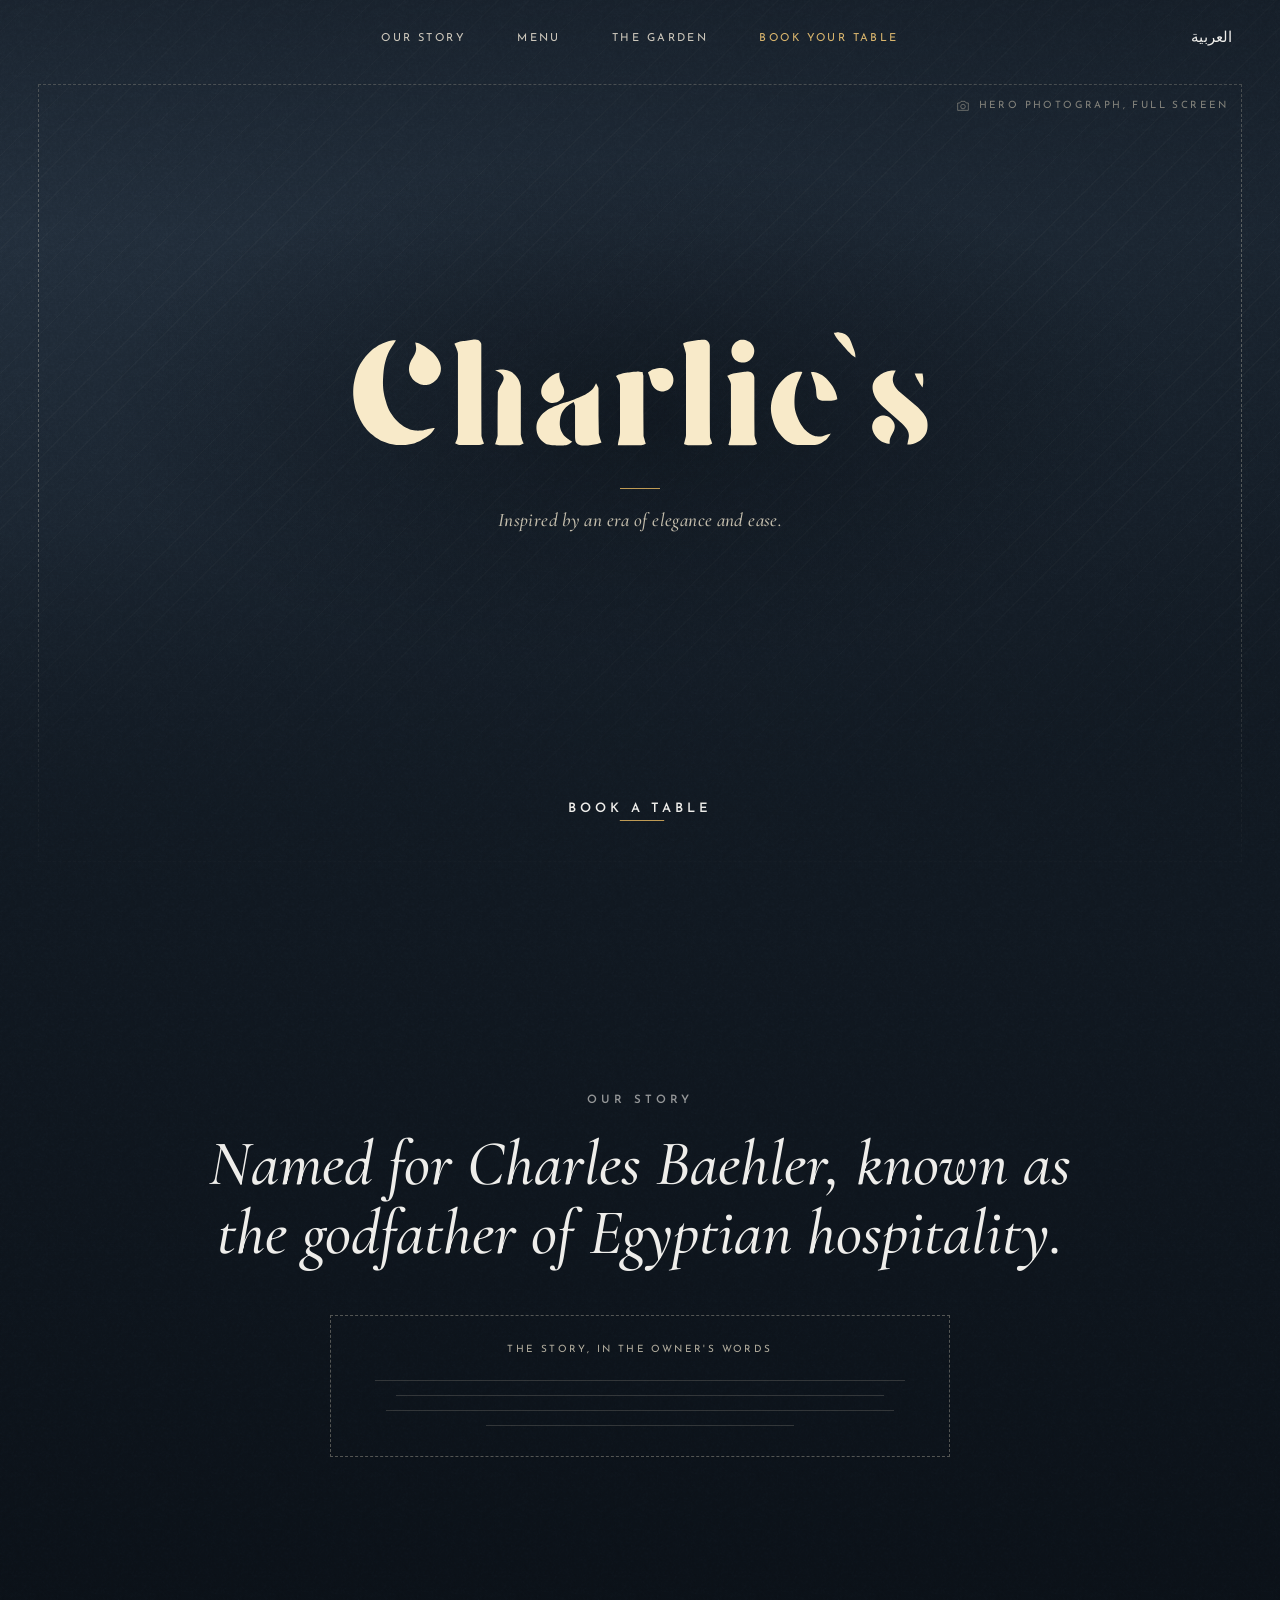
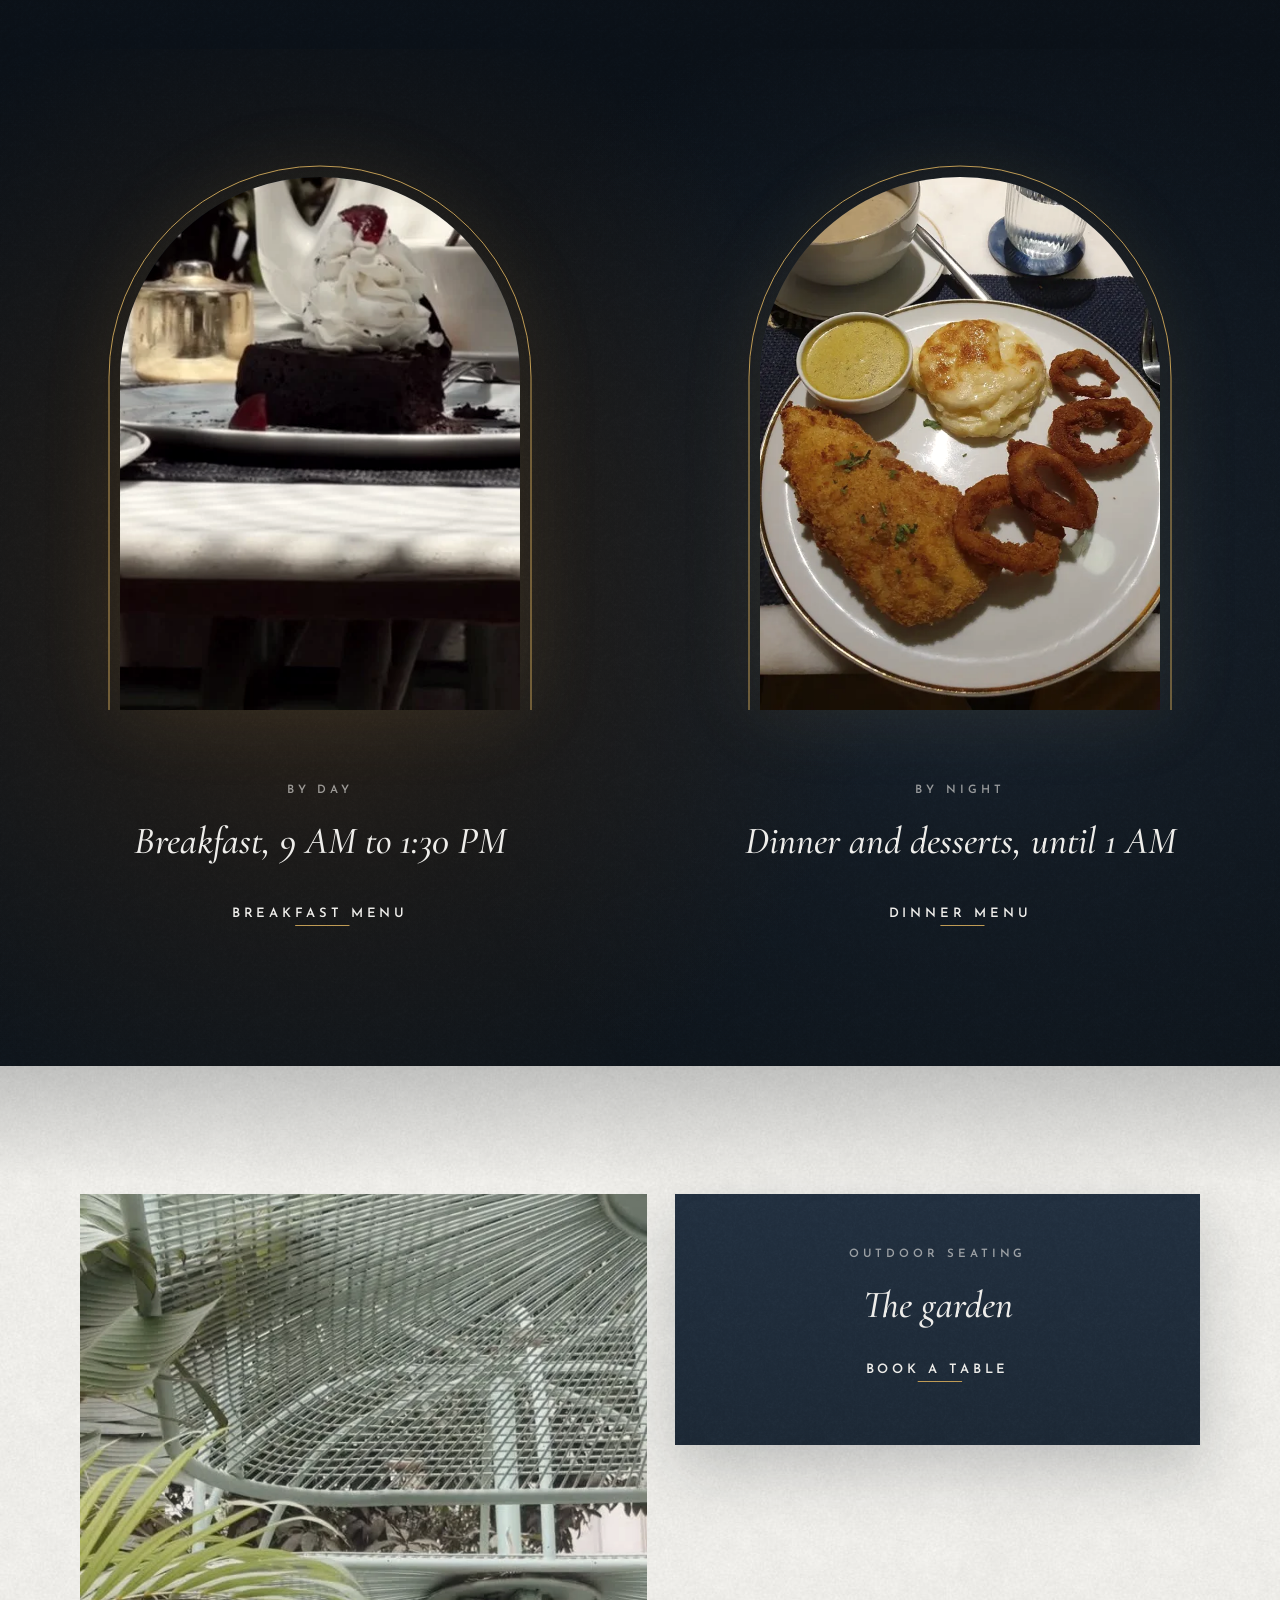
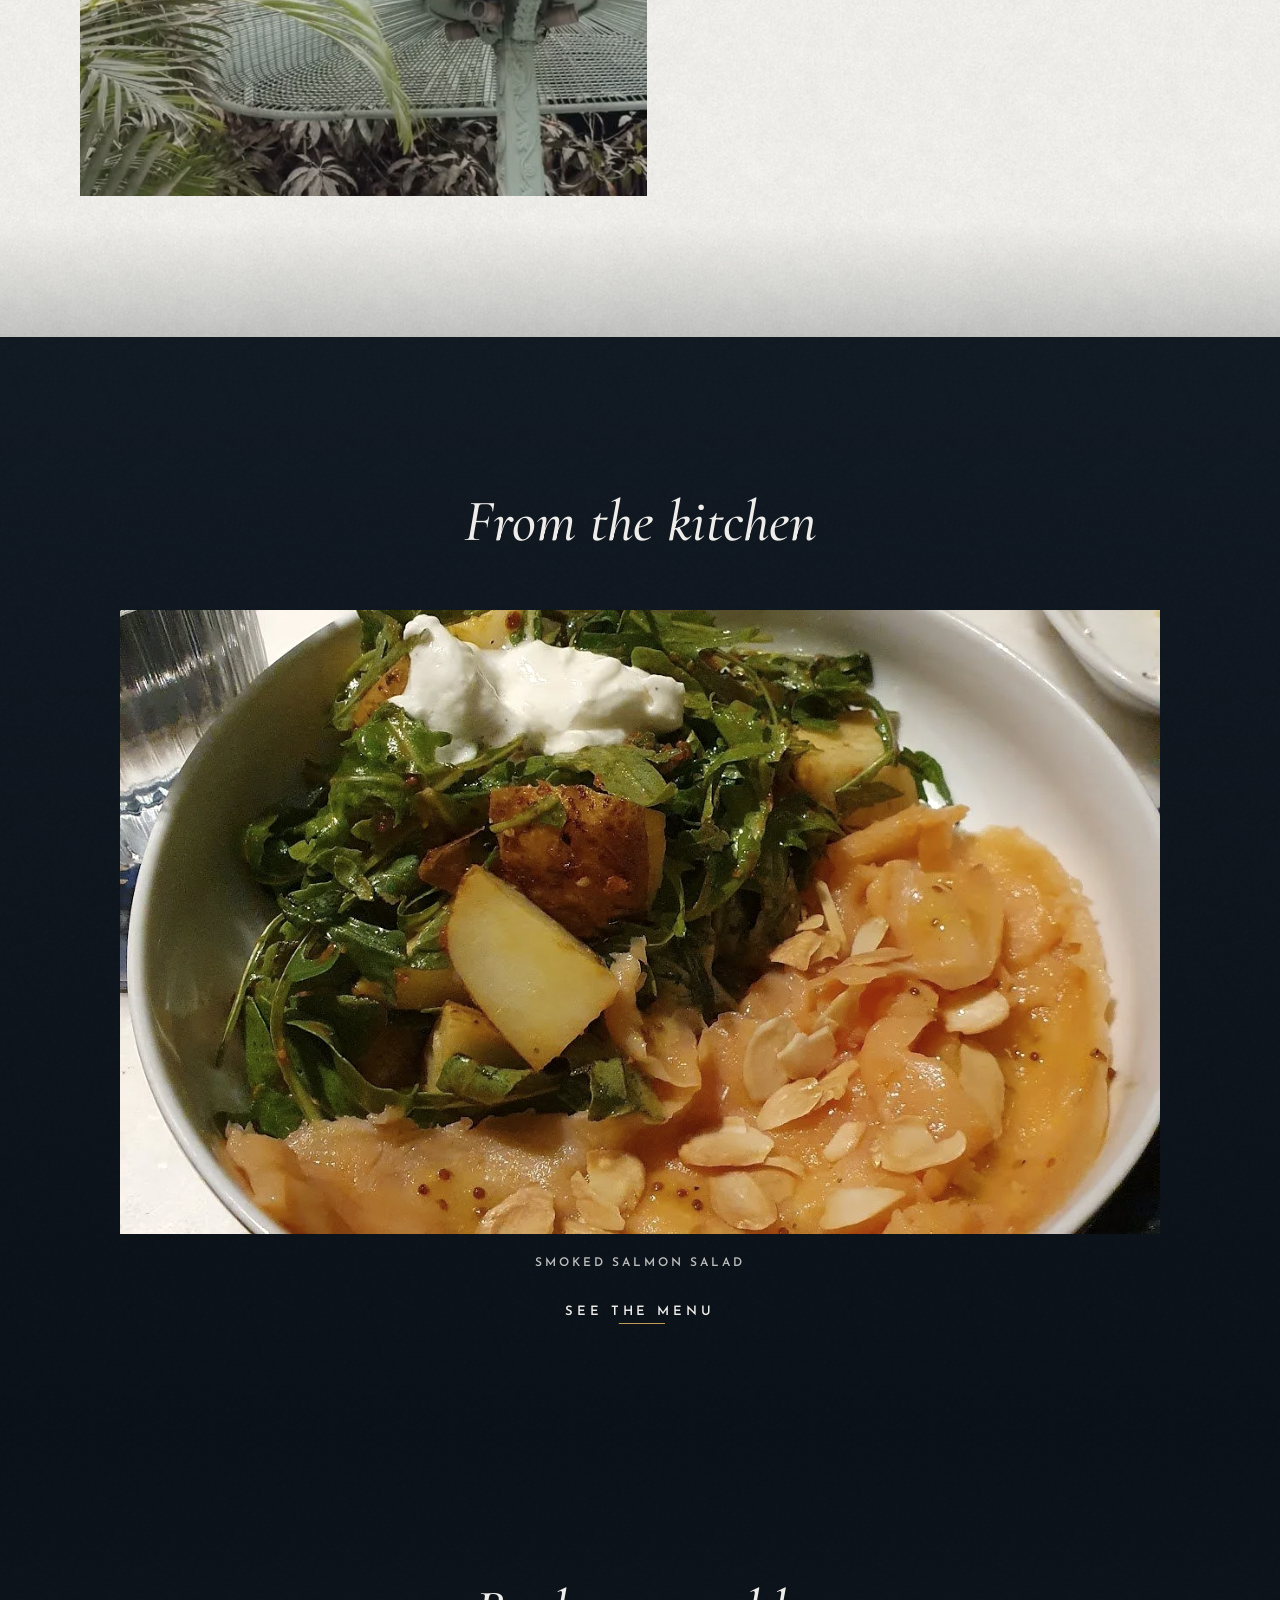
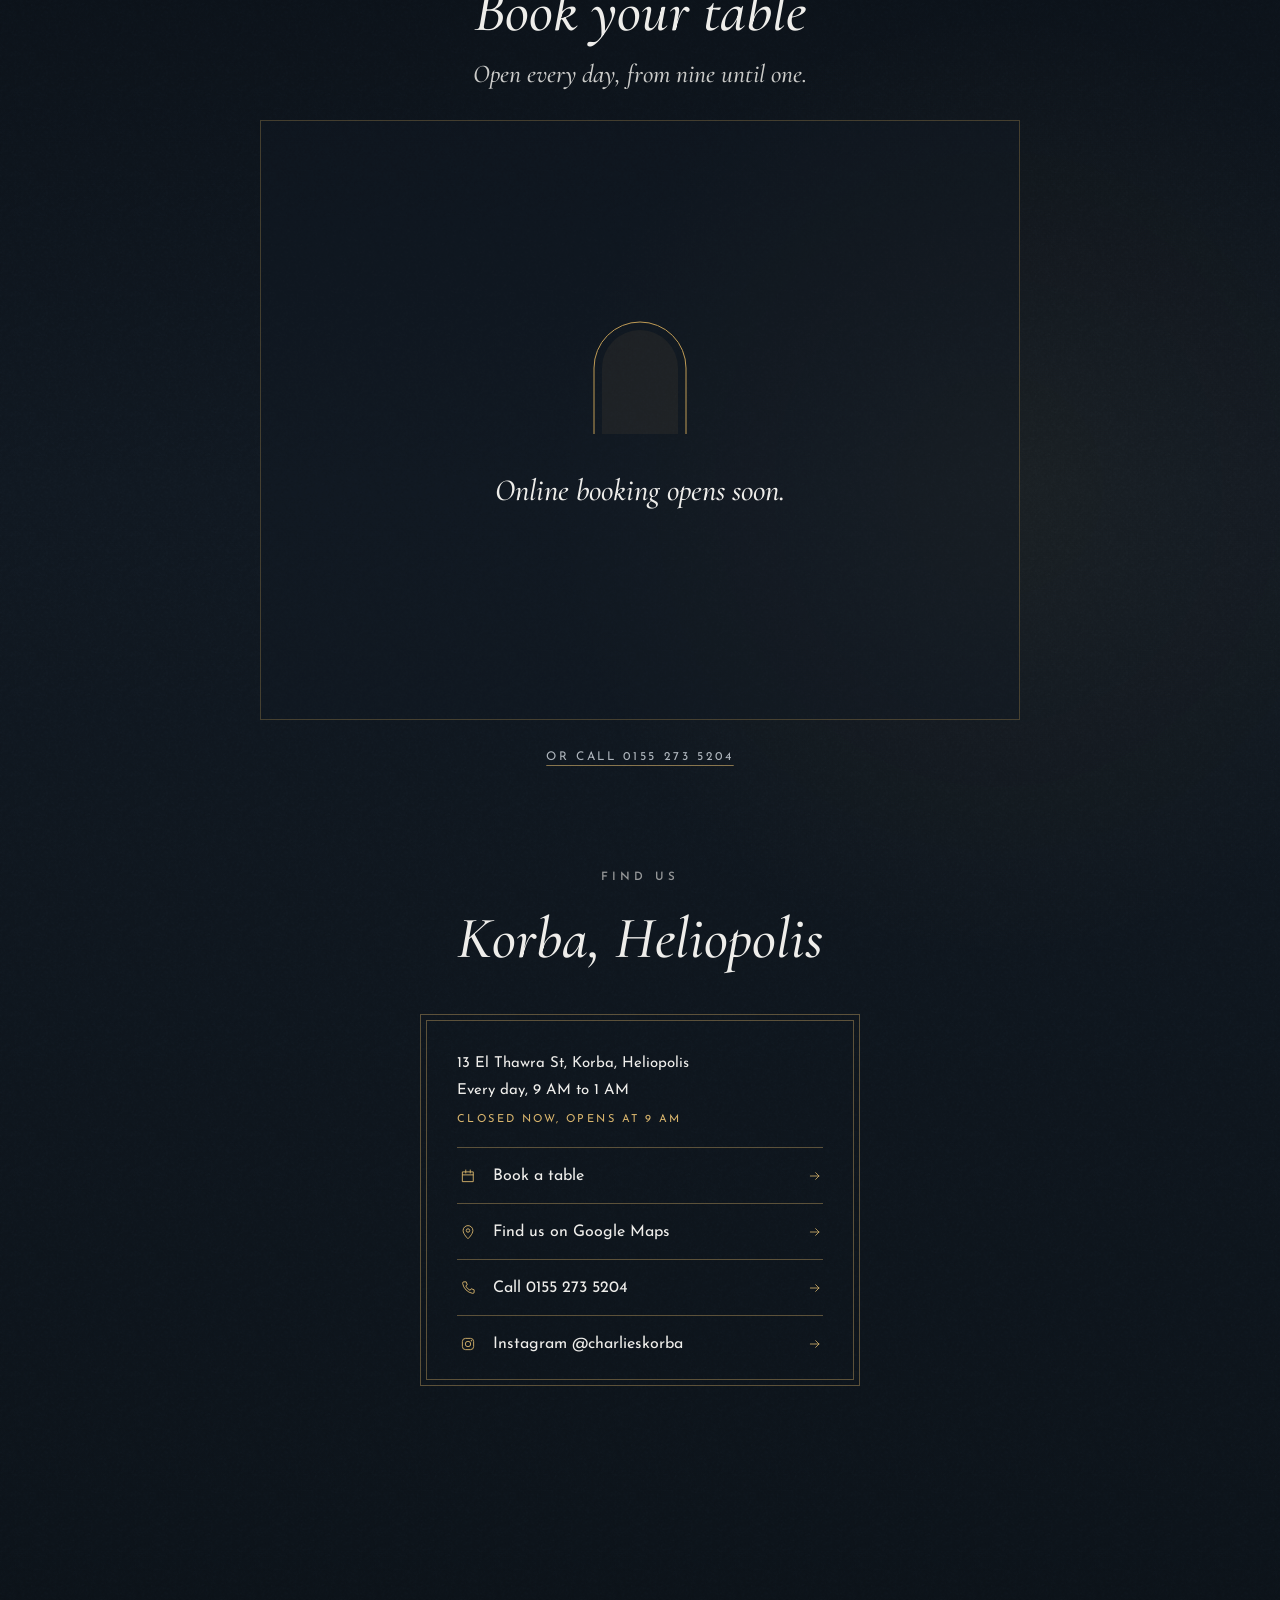
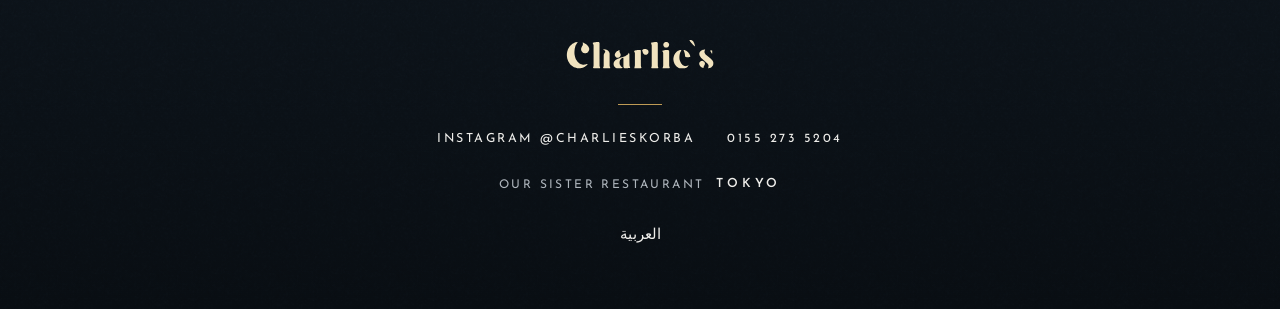
==== commit 4fd789f8: "Fully clear top bar Co-Authored-By: Claude Opus 5.5 <noreply@anthropic.com> Claude-Session: https://" ====
--- a/index.html
+++ b/index.html
@@ -7,10 +7,10 @@
 <link rel="preload" href="fonts/cormorant-garamond-5d13e7.woff2" as="font" type="font/woff2" crossorigin>
 <link rel="preload" href="fonts/josefin-sans-3603c1.woff2" as="font" type="font/woff2" crossorigin>
 <style>html.fl body{opacity:0}body{transition:opacity .25s cubic-bezier(.23,1,.32,1)}</style><script>(function(d){var h=d.documentElement;h.classList.add("fl","js");var f=function(){h.classList.remove("fl")};setTimeout(f,1200);setTimeout(function(){if(!h.classList.contains("ready"))h.classList.remove("js")},3500);if(d.fonts&&d.fonts.load){Promise.all([d.fonts.load('300 16px "Josefin Sans"'),d.fonts.load('400 16px "Josefin Sans"'),d.fonts.load('600 16px "Josefin Sans"'),d.fonts.load('italic 500 16px "Cormorant Garamond"')]).then(f,f)}else f()})(document)</script>
-<link rel="stylesheet" href="fonts.css?v=18"><link rel="stylesheet" href="css/site.css?v=18"></head><body data-open="540" data-close="60" data-open-text="Open now, until 1 AM" data-closed-text="Closed now, opens at 9 AM">
+<link rel="stylesheet" href="fonts.css?v=19"><link rel="stylesheet" href="css/site.css?v=19"></head><body data-open="540" data-close="60" data-open-text="Open now, until 1 AM" data-closed-text="Closed now, opens at 9 AM">
 <a class="skip" href="#main">Skip to content</a>
 <header class="hdr hdr--over" id="top"><div class="hdr-in">
- <a class="brand" href="index.html" aria-label="Charlie&#x27;s, home"><img src="img/logo-cream.svg?v=18" alt="Charlie&#x27;s" width="185" height="40"></a>
+ <a class="brand" href="index.html" aria-label="Charlie&#x27;s, home"><img src="img/logo-cream.svg?v=19" alt="Charlie&#x27;s" width="185" height="40"></a>
  <nav class="nav" aria-label="Main"><a href="index.html#story">Our story</a><a href="menu.html">Menu</a><a href="index.html#garden">The garden</a><a class="nav-book" href="#reservation">Book your table</a></nav>
  <div class="hdr-r"><button class="lang js-ar" type="button" aria-label="Arabic version"><span lang="ar">العربية</span></button><a class="hbook" href="#reservation">Book</a>
  <button class="burger" type="button" aria-expanded="false" aria-controls="mnav" aria-label="Open menu"><i></i><i></i><i></i></button></div>
@@ -23,7 +23,7 @@
  <div class="hero-bg hero-ph" aria-hidden="true"><span class="hero-ph__tag"><svg viewBox="0 0 24 24" width="16" height="16"><path d="M4 7.5h3.2L9 5h6l1.8 2.5H20v11H4z M12 16.2a3.4 3.4 0 1 0 0-6.8 3.4 3.4 0 0 0 0 6.8z" fill="none" stroke="currentColor" stroke-width="1.1" stroke-linejoin="round"/></svg>Hero photograph, full screen</span></div>
  <div class="hero-shade" aria-hidden="true"></div>
  <div class="hero-in">
-  <h1 class="h-logo"><img src="img/logo-cream.svg?v=18" alt="Charlie&#x27;s" width="508" height="110"><span class="sr"> All-day dining in Korba, Heliopolis</span></h1>
+  <h1 class="h-logo"><img src="img/logo-cream.svg?v=19" alt="Charlie&#x27;s" width="508" height="110"><span class="sr"> All-day dining in Korba, Heliopolis</span></h1>
   <span class="h-rule" aria-hidden="true"></span>
   <p class="h-line">Inspired by an era of elegance and ease.</p>
   <a class="tlink" href="#reservation">Book a table</a>
@@ -90,12 +90,12 @@
 </div></section>
 </main>
 <footer class="ftr"><div class="ftr-in">
- <a class="ftr-logo" href="index.html" aria-label="Charlie&#x27;s, home"><img src="img/logo-cream.svg?v=18" alt="Charlie&#x27;s" width="508" height="110" loading="lazy" decoding="async"></a>
+ <a class="ftr-logo" href="index.html" aria-label="Charlie&#x27;s, home"><img src="img/logo-cream.svg?v=19" alt="Charlie&#x27;s" width="508" height="110" loading="lazy" decoding="async"></a>
  <span class="rule" aria-hidden="true"></span>
  <p class="ftr-links"><a class="ft" href="https://www.instagram.com/charlieskorba/" target="_blank" rel="noopener">Instagram @charlieskorba</a><a class="ft" href="tel:+201552735204">0155 273 5204</a></p>
  <p class="ftr-sis">Our sister restaurant <a class="ft sis" href="https://ahmedfakhr1.github.io/tokyo-preview/" target="_blank" rel="noopener">Tokyo</a></p>
  <button class="lang js-ar" type="button" aria-label="Arabic version"><span lang="ar">العربية</span></button>
 </div></footer>
 <div class="toast" role="status" aria-live="polite">Arabic version coming soon.</div>
-<script src="js/app.js?v=18" defer></script>
+<script src="js/app.js?v=19" defer></script>
 </body></html>
--- a/css/site.css
+++ b/css/site.css
@@ -443,3 +443,6 @@
 .story-slot i { display: block; height: 1px; width: 100%; background: rgba(246, 236, 212, .16); }
 .story-slot i:nth-of-type(2) { width: 92%; } .story-slot i:nth-of-type(3) { width: 96%; } .story-slot i:nth-of-type(4) { width: 58%; }
 .story-p { max-width: 34em; margin: 22px auto 0; font: 400 18px/1.75 var(--f); color: rgba(246, 236, 212, .82); text-wrap: pretty; }
+
+/* top bar: fully clear at all times (Ahmed); text colour still follows the section */
+.hdr.is-glass, .hdr.is-glass.on-light:not(.menu-open) { background: transparent; -webkit-backdrop-filter: none; backdrop-filter: none; }
